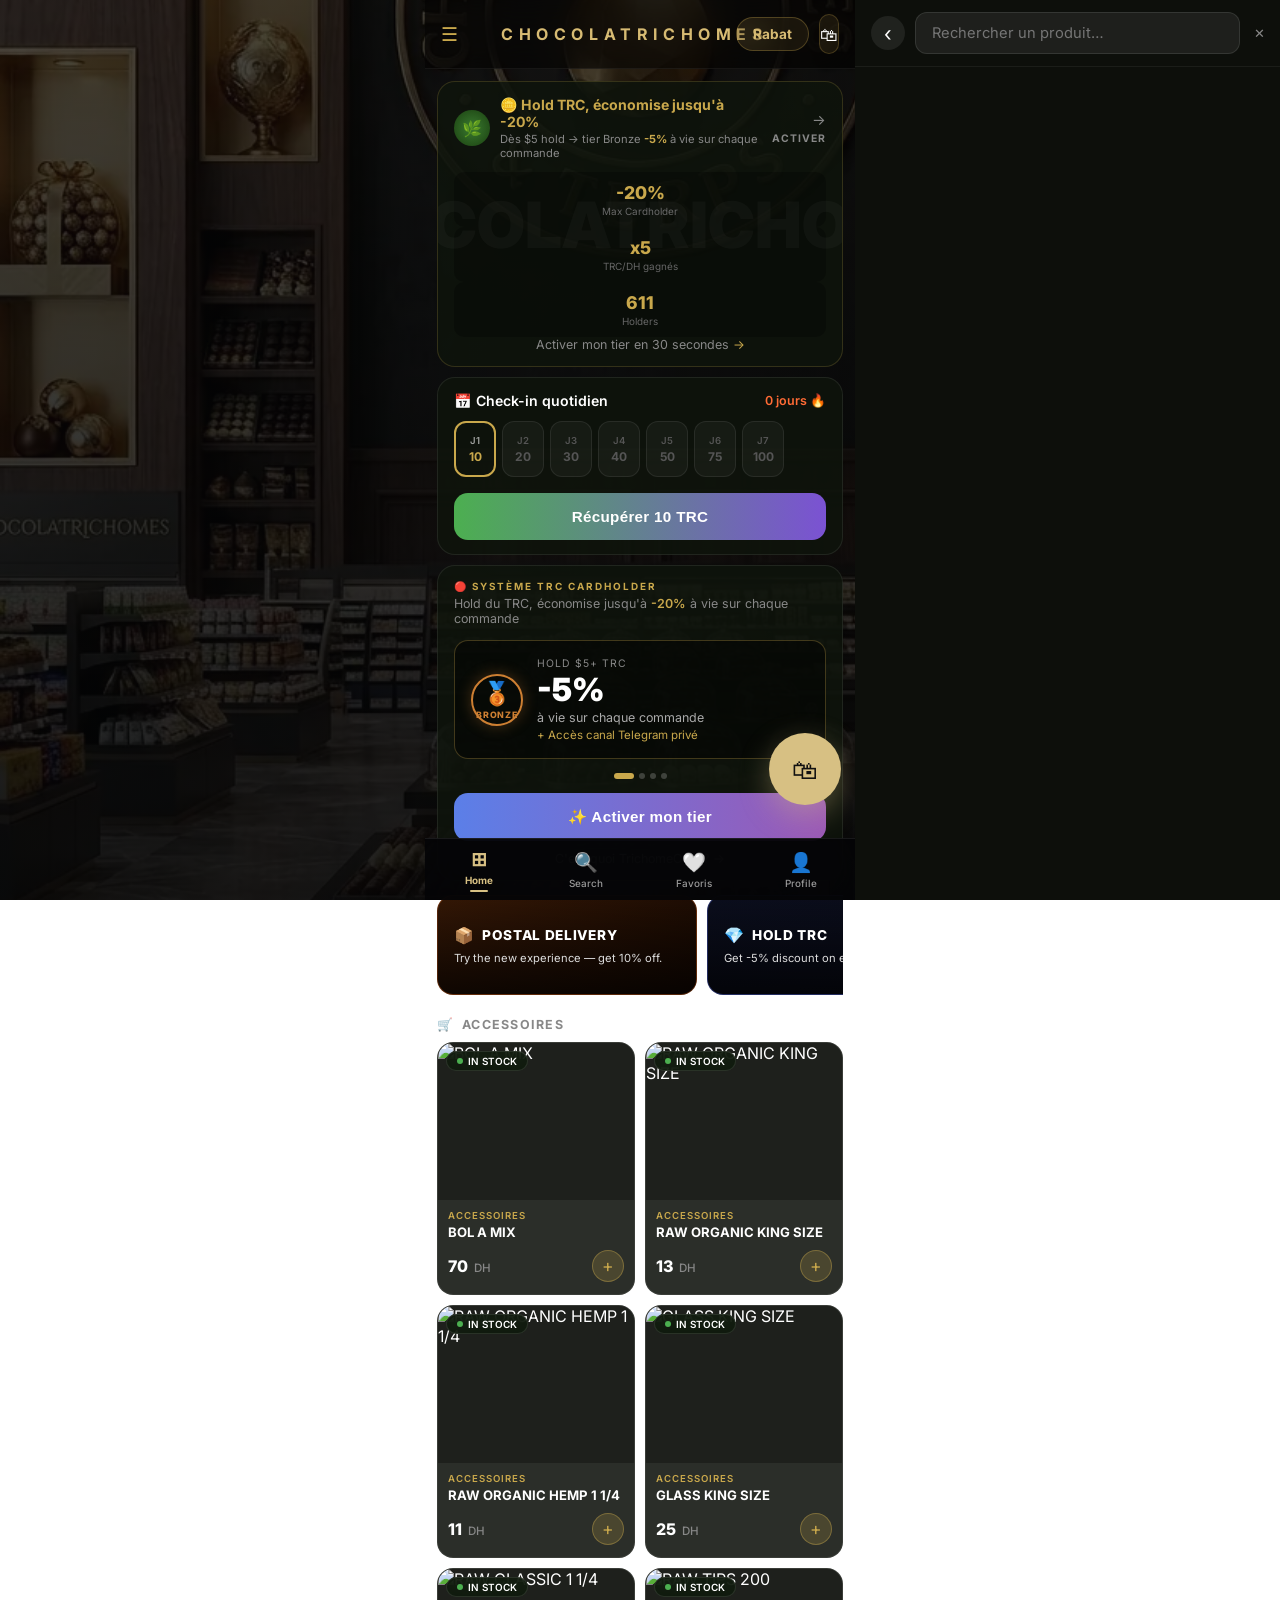
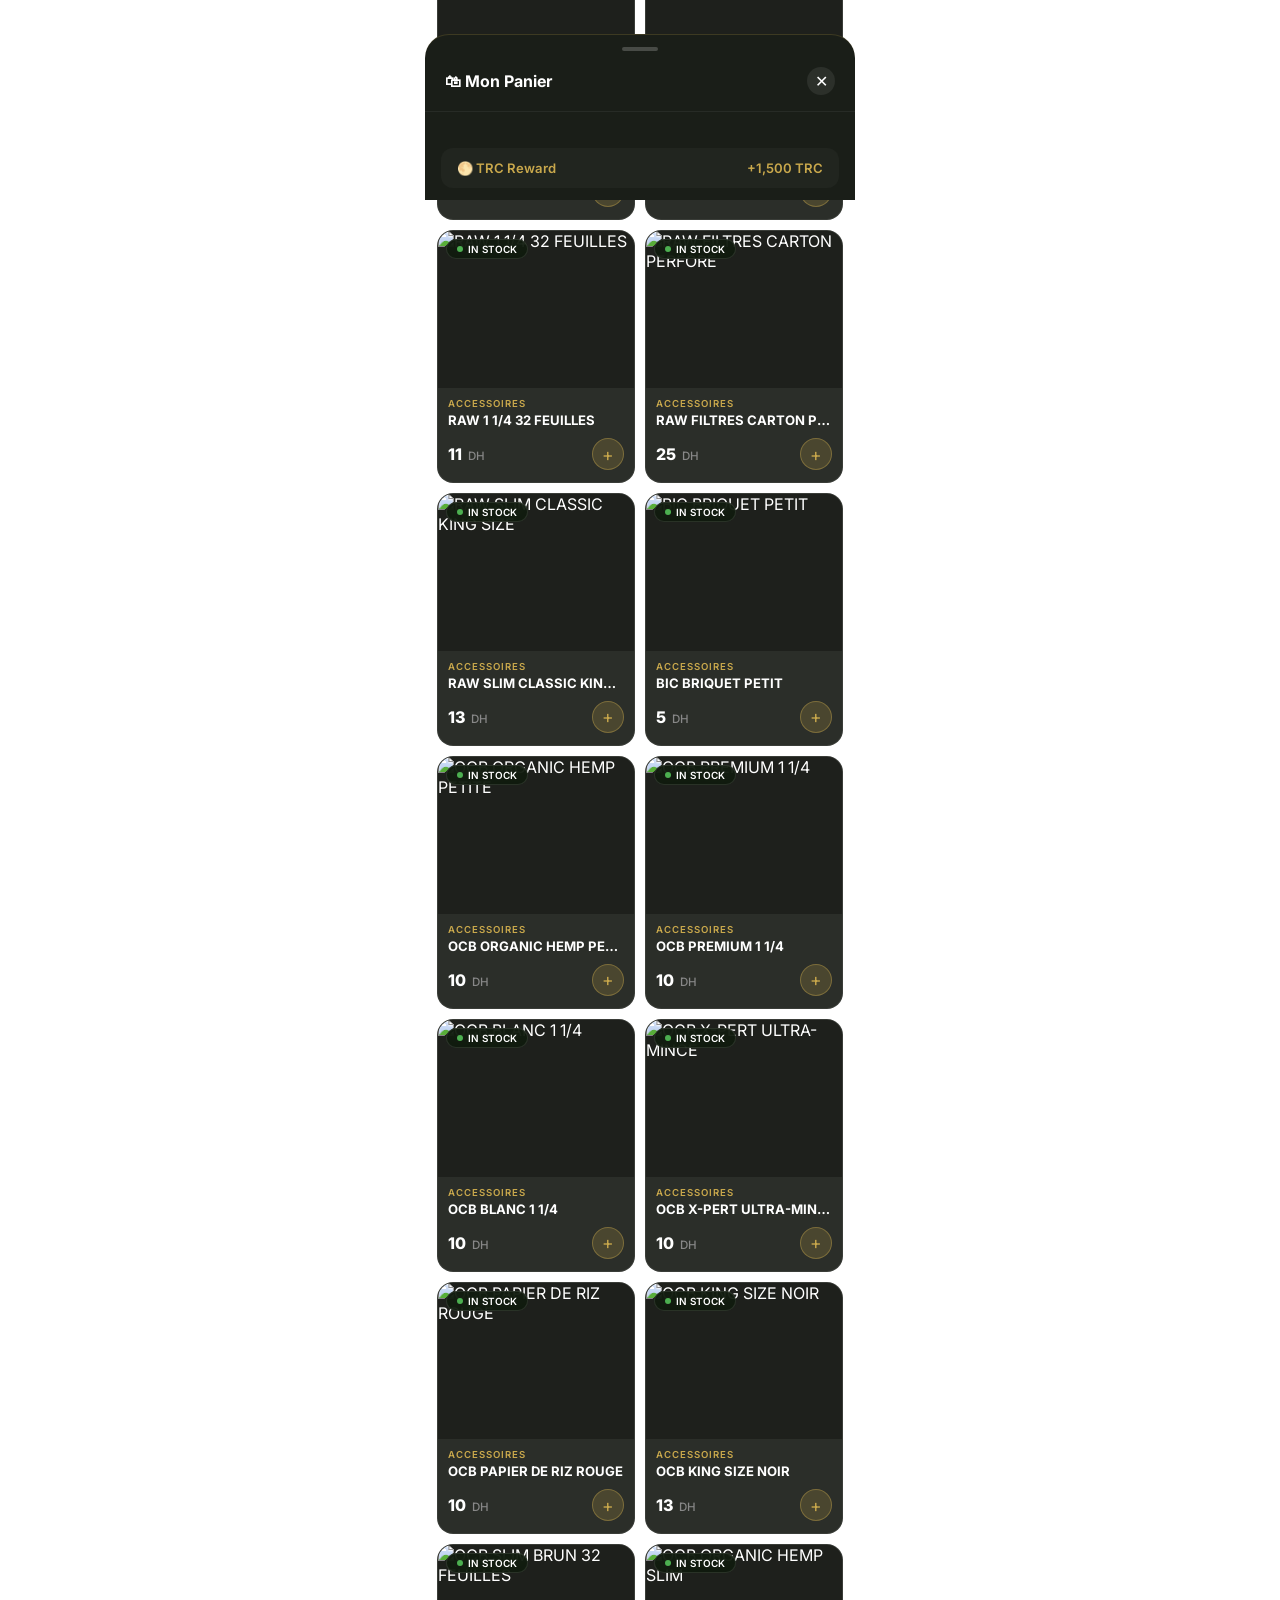
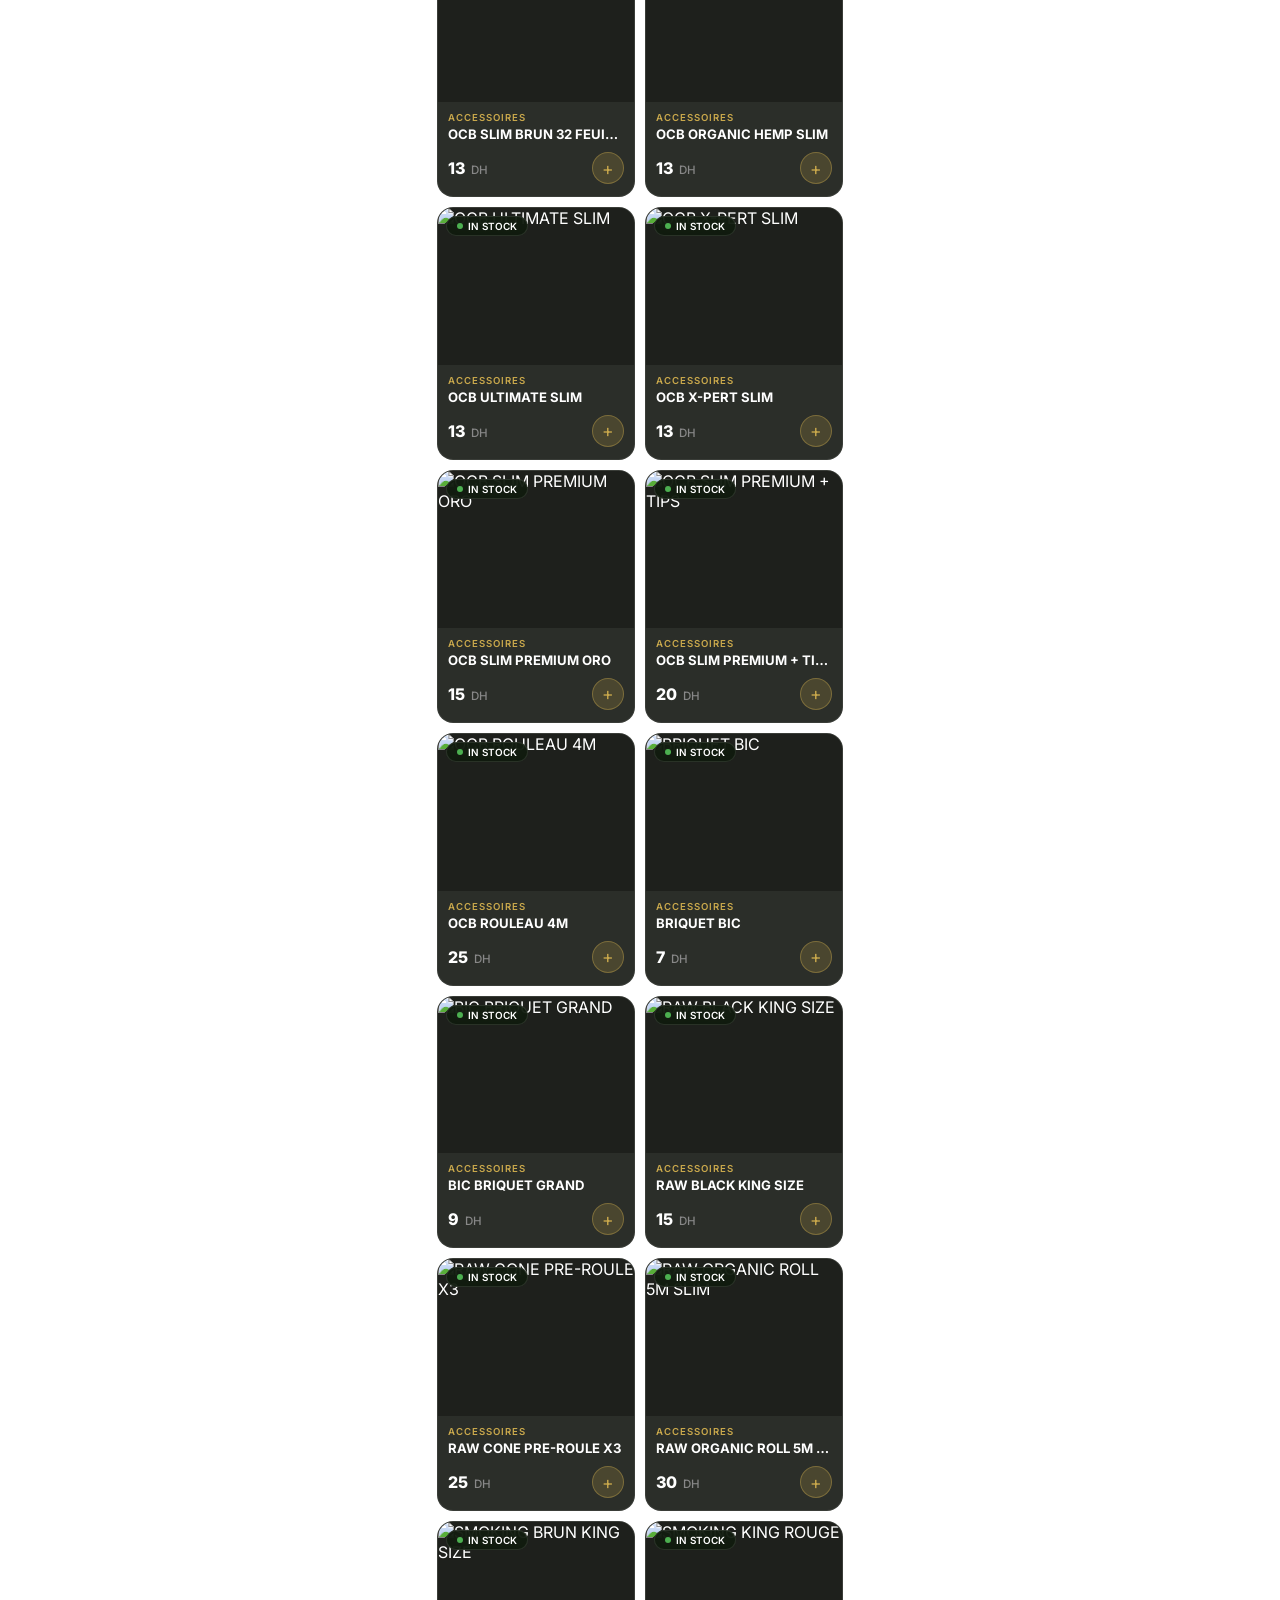
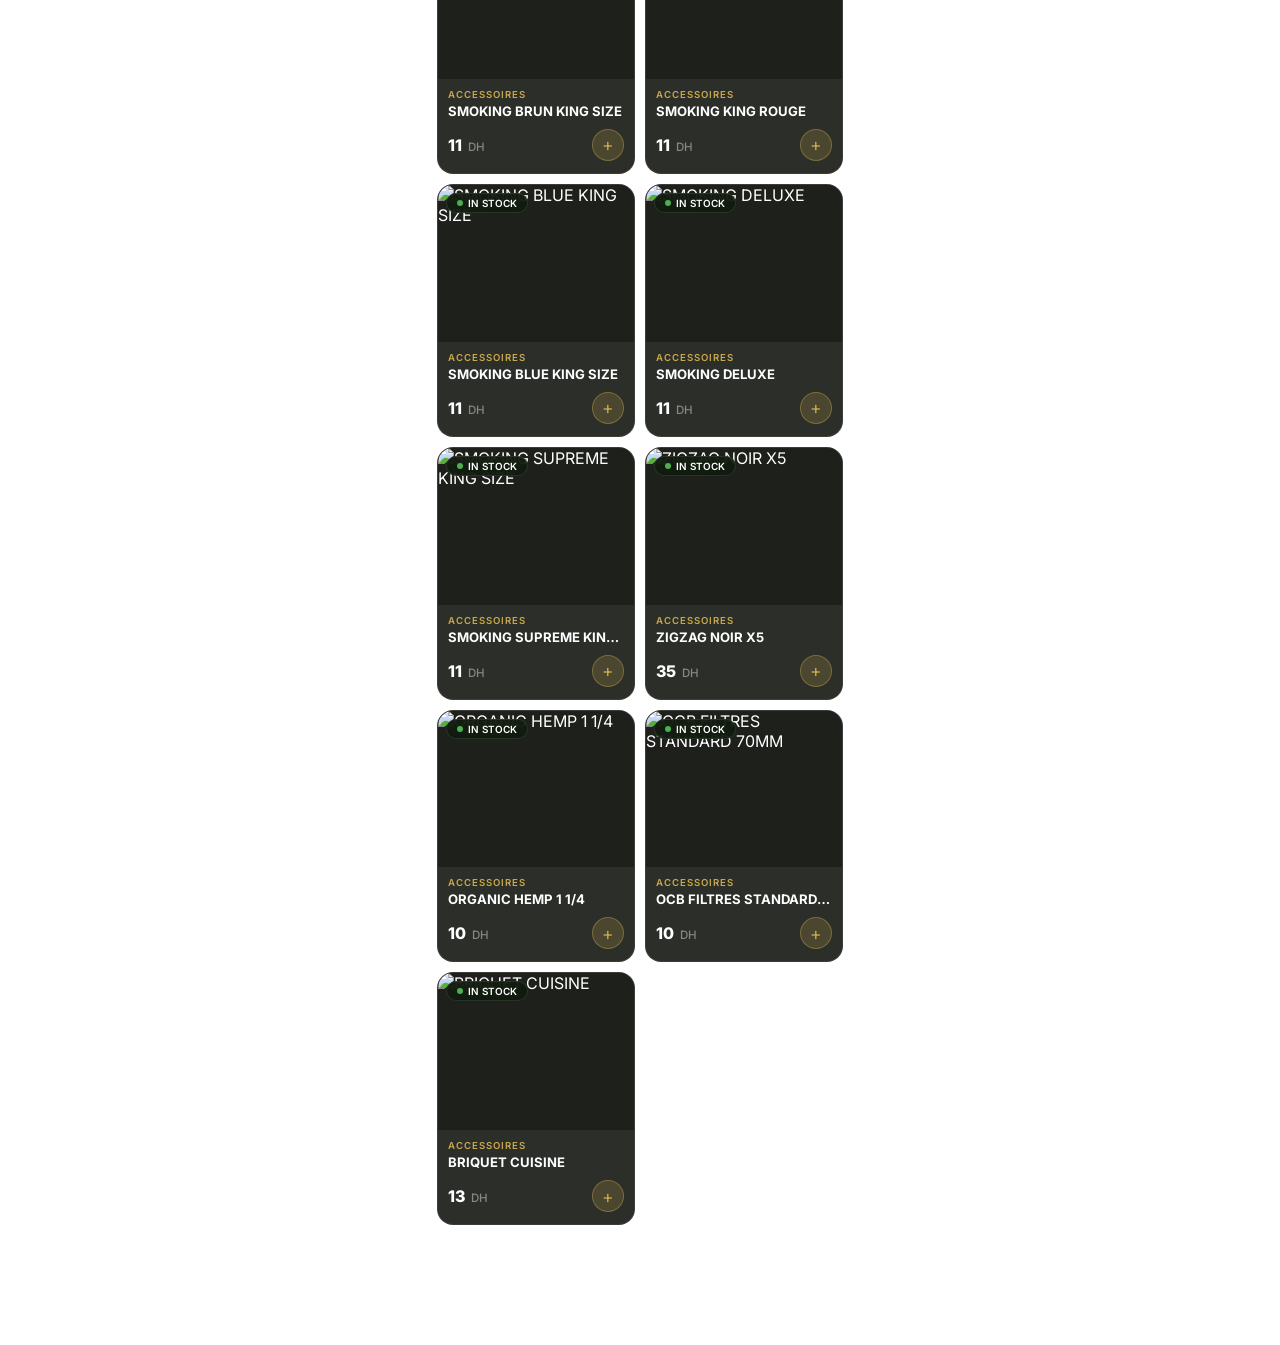
==== index.html @ 90a5ab4e "Update index.html" ====
<!DOCTYPE html>
<html lang="fr">
<head>
  <meta charset="UTF-8"/>
  <meta name="viewport" content="width=device-width,initial-scale=1.0,maximum-scale=1.0"/>
  <title>ChocolaTrichomes&Terps</title>
  <link href="https://fonts.googleapis.com/css2?family=Inter:wght@300;400;500;600;700;800&display=swap" rel="stylesheet"/>
  <style>
    *{margin:0;padding:0;box-sizing:border-box;-webkit-tap-highlight-color:transparent;}
    html,body{background:linear-gradient(rgba(3,4,5,.72),rgba(3,4,5,.88)),url('./ctt-background.webp');background-size:cover;background-position:center;background-attachment:fixed;color:#fff;font-family:'Inter',sans-serif;max-width:430px;margin:0 auto;min-height:100vh;overflow-x:hidden;}
    .header{display:flex;align-items:center;justify-content:space-between;padding:14px 16px;position:sticky;top:0;z-index:200;background:rgba(0,0,0,.55);backdrop-filter:blur(24px);border-bottom:1px solid rgba(255,255,255,.06);}
    .header-logo{font-size:1rem;font-weight:700;letter-spacing:.35em;color:#d7bb73;text-transform:uppercase;flex:1;text-align:center;}
    .header-left,.header-right{display:flex;align-items:center;gap:10px;min-width:60px;}
    .header-right{justify-content:flex-end;}
    .btn-rabat{background:rgba(201,168,76,.1);border:1px solid rgba(201,168,76,.3);color:#d7bb73;font-size:.85rem;font-weight:700;padding:8px 16px;border-radius:20px;backdrop-filter:blur(15px);}
    .btn-cart-h{background:rgba(201,168,76,.1);border:1px solid rgba(201,168,76,.25);width:40px;height:40px;border-radius:12px;display:flex;align-items:center;justify-content:center;font-size:1.1rem;cursor:pointer;position:relative;backdrop-filter:blur(15px);}
    .cart-badge{position:absolute;top:-5px;right:-5px;background:#c9a84c;color:#111;font-size:0.55rem;font-weight:800;width:16px;height:16px;border-radius:50%;display:none;align-items:center;justify-content:center;}
    .hamburger{font-size:1.2rem;cursor:pointer;color:#c9a84c;}
    .overlay{position:fixed;inset:0;background:rgba(0,0,0,.35);backdrop-filter:blur(10px);z-index:300;opacity:0;pointer-events:none;transition:.3s;}
    .overlay.open{opacity:1;pointer-events:all;}
    .side-menu{position:fixed;top:0;left:-100%;width:72%;max-width:320px;height:100%;background:rgba(12,12,16,.85);backdrop-filter:blur(24px);z-index:400;transition:.35s;border-right:1px solid rgba(255,255,255,.08);}
    .side-menu.open{left:0;}
    .side-menu-hdr{padding:20px 20px 16px;border-bottom:1px solid rgba(255,255,255,0.06);}
    .side-menu-logo{font-size:0.78rem;font-weight:700;letter-spacing:0.15em;color:#c9a84c;text-transform:uppercase;}
    .side-menu-sub{font-size:0.7rem;color:#666;margin-top:3px;}
    .menu-item{display:flex;align-items:center;gap:14px;padding:14px 20px;cursor:pointer;transition:background 0.15s;border-bottom:1px solid rgba(255,255,255,0.03);}
    .menu-item:hover,.menu-item.active{background:rgba(201,168,76,0.08);}
    .menu-item.active .menu-lbl{color:#c9a84c;font-weight:600;}
    .menu-icon{width:32px;height:32px;background:rgba(255,255,255,0.06);border-radius:8px;display:flex;align-items:center;justify-content:center;font-size:0.9rem;flex-shrink:0;}
    .menu-item.active .menu-icon{background:rgba(201,168,76,0.15);}
    .menu-lbl{font-size:0.88rem;font-weight:500;color:#ccc;}
    .trc-block{margin:12px 12px 0;background:rgba(15,20,12,0.85);border:1px solid rgba(201,168,76,0.2);border-radius:18px;padding:14px 16px;position:relative;overflow:hidden;}
    .trc-block::before{content:'CHOCOLATRICHOMES';position:absolute;font-size:4rem;font-weight:900;color:rgba(255,255,255,0.03);top:50%;left:50%;transform:translate(-50%,-50%);white-space:nowrap;pointer-events:none;}
    .trc-hdr{display:flex;align-items:center;gap:10px;margin-bottom:12px;}
    .trc-icon{width:36px;height:36px;background:radial-gradient(circle,#3a7a30,#1a4010);border-radius:50%;display:flex;align-items:center;justify-content:center;font-size:1rem;flex-shrink:0;}
    .trc-title{font-size:0.88rem;font-weight:700;color:#fff;}
    .trc-title span{color:#c9a84c;}
    .trc-hdr-arrow{margin-left:auto;font-size:0.9rem;color:#888;}
    .trc-act{font-size:0.65rem;font-weight:700;color:#888;letter-spacing:0.1em;}
    .trc-sub{font-size:0.7rem;color:#888;margin-top:2px;}
    .trc-stat{background:rgba(0,0,0,0.3);border-radius:10px;padding:10px;text-align:center;}
    .trc-stat-val{font-size:1.1rem;font-weight:800;color:#c9a84c;}
    .trc-stat-lbl{font-size:0.62rem;color:#666;margin-top:2px;}
    .trc-link{font-size:0.78rem;color:#888;text-align:center;cursor:pointer;display:block;}
    .trc-link span{color:#c9a84c;}
    .checkin-card{margin:10px 12px 0;background:rgba(15,20,12,0.85);border:1px solid rgba(255,255,255,0.08);border-radius:18px;padding:14px 16px;}
    .checkin-hdr{display:flex;align-items:center;justify-content:space-between;margin-bottom:12px;}
    .checkin-title{font-size:0.88rem;font-weight:600;}
    .checkin-streak{font-size:0.78rem;color:#ff6b35;font-weight:600;}
    .checkin-days{display:flex;gap:6px;margin-bottom:14px;overflow-x:auto;padding-bottom:2px;}
    .checkin-days::-webkit-scrollbar{display:none;}
    .day-box{min-width:42px;height:56px;border-radius:12px;display:flex;flex-direction:column;align-items:center;justify-content:center;font-size:0.75rem;font-weight:700;color:#555;background:rgba(255,255,255,0.04);border:1px solid rgba(255,255,255,0.08);flex-shrink:0;gap:3px;}
    .day-box.done{background:rgba(74,140,63,0.35);color:white;border-color:rgba(74,140,63,0.6);}
    .day-box.active{background:transparent;color:#c9a84c;border:2px solid #c9a84c;}
    .day-lbl{font-size:0.6rem;color:#555;font-weight:600;}
    .day-box.done .day-lbl,.day-box.active .day-lbl{color:rgba(255,255,255,0.6);}
    .btn-claim{width:100%;background:linear-gradient(90deg,#4CAF50,#7B52D3);border:none;border-radius:14px;padding:15px;font-size:0.95rem;font-weight:700;color:white;cursor:pointer;letter-spacing:0.02em;}
    .tier-section{margin:10px 12px 0;background:rgba(15,20,12,0.85);border:1px solid rgba(255,255,255,0.08);border-radius:18px;padding:14px 16px;}
    .tier-lbl{font-size:0.62rem;letter-spacing:0.2em;text-transform:uppercase;color:#c9a84c;font-weight:700;margin-bottom:4px;}
    .tier-desc{font-size:0.78rem;color:#888;margin-bottom:14px;}
    .tier-desc span{color:#c9a84c;font-weight:600;}
    .tier-cards-wrap{overflow:hidden;margin-bottom:14px;}
    .tier-card{background:rgba(0,0,0,0.5);border:1px solid rgba(201,168,76,0.3);border-radius:14px;padding:16px;display:flex;align-items:center;gap:14px;display:none;}
    .tier-card.active{display:flex;}
    .tier-badge{width:52px;height:52px;border-radius:50%;display:flex;flex-direction:column;align-items:center;justify-content:center;flex-shrink:0;font-size:1.4rem;border:2px solid #cd7f32;box-shadow:0 0 15px rgba(205,127,50,0.3);}
    .tier-badge.silver{border-color:#C0C0C0;box-shadow:0 0 15px rgba(192,192,192,0.3);}
    .tier-badge.gold{border-color:#FFD700;box-shadow:0 0 15px rgba(255,215,0,0.3);}
    .tier-badge.platinum{border-color:#8A2BE2;box-shadow:0 0 15px rgba(138,43,226,0.3);}
    .tier-name{font-size:0.55rem;color:#cd7f32;font-weight:800;letter-spacing:0.08em;margin-top:2px;}
    .tier-info .tier-hold{font-size:0.65rem;color:#888;text-transform:uppercase;letter-spacing:0.1em;margin-bottom:4px;}
    .tier-info .tier-disc{font-size:2rem;font-weight:900;color:white;line-height:1;}
    .tier-info .tier-sub{font-size:0.78rem;color:#aaa;margin-top:4px;}
    .tier-info .tier-perk{font-size:0.72rem;color:#c9a84c;margin-top:3px;}
    .dots{display:flex;justify-content:center;gap:5px;margin-bottom:14px;}
    .dot{width:6px;height:6px;border-radius:50%;background:rgba(255,255,255,0.2);cursor:pointer;}
    .dot.active{background:#c9a84c;width:20px;border-radius:3px;}
    .btn-activate{width:100%;background:linear-gradient(90deg,#5B7FE8,#9B59B6);border:none;border-radius:14px;padding:15px;font-size:0.95rem;font-weight:700;color:white;cursor:pointer;margin-bottom:10px;letter-spacing:0.02em;}
    .trc-coin-link{font-size:0.78rem;color:#888;text-align:center;display:block;cursor:pointer;text-decoration:none;}
    .garden-block{margin:10px 12px 0;background:linear-gradient(135deg,#0f1a0d,#1a2e18);border:1px solid rgba(74,140,63,0.3);border-radius:16px;padding:20px 16px;}
    .garden-title{font-size:1.1rem;font-weight:700;margin-bottom:6px;}
    .garden-sub{font-size:0.78rem;color:#888;margin-bottom:16px;}
    .garden-grid{display:grid;grid-template-columns:1fr 1fr;gap:10px;}
    .garden-item{background:rgba(0,0,0,0.3);border:1px solid rgba(255,255,255,0.08);border-radius:12px;padding:20px 10px;text-align:center;cursor:pointer;transition:background 0.2s;}
    .garden-item:hover{background:rgba(74,140,63,0.15);}
    .garden-item-emoji{font-size:2rem;margin-bottom:8px;display:block;}
    .garden-item-name{font-size:0.85rem;font-weight:600;}
    .promo-banners{margin:14px 12px 0;display:flex;gap:10px;overflow-x:auto;padding-bottom:4px;}
    .promo-banners::-webkit-scrollbar{display:none;}
    .promo-banner{min-width:260px;height:100px;border-radius:16px;flex-shrink:0;border:1px solid rgba(255,255,255,0.1);display:flex;align-items:center;padding:16px;gap:12px;position:relative;overflow:hidden;}
    .promo-banner::before{content:'';position:absolute;inset:0;background:linear-gradient(to top,rgba(0,0,0,0.7) 0%,rgba(0,0,0,0.1) 100%);}
    .promo-icon{font-size:1.4rem;flex-shrink:0;position:relative;z-index:1;}
    .promo-title{font-size:0.85rem;font-weight:800;letter-spacing:0.05em;text-transform:uppercase;position:relative;z-index:1;}
    .promo-sub{font-size:0.7rem;color:#ddd;margin-top:2px;position:relative;z-index:1;}
    .section-hdr{display:flex;align-items:center;gap:8px;padding:18px 12px 10px;font-size:0.78rem;font-weight:700;color:#888;letter-spacing:0.1em;text-transform:uppercase;}
    .products-grid{display:grid;grid-template-columns:1fr 1fr;gap:10px;padding:0 12px 120px;}
    .product-card{background:rgba(20,24,18,0.9);border-radius:16px;overflow:hidden;border:1px solid rgba(255,255,255,0.07);cursor:pointer;transition:transform 0.15s;}
    .product-card:active{transform:scale(0.97);}
    .product-card.out-of-stock{opacity:0.6;}
    .product-img-wrap{position:relative;width:100%;padding-top:80%;background:#1e201c;overflow:hidden;}
    .product-img-wrap img{position:absolute;inset:0;width:100%;height:100%;object-fit:cover;}
    .badge-stock{position:absolute;top:8px;left:8px;background:rgba(15,26,13,0.9);border:1px solid rgba(255,255,255,0.1);border-radius:100px;padding:3px 10px;font-size:0.62rem;font-weight:600;display:flex;align-items:center;gap:5px;backdrop-filter:blur(8px);z-index:2;}
    .badge-stock.out{background:rgba(30,0,0,0.9);}
    .dot-green{width:6px;height:6px;border-radius:50%;background:#4CAF50;flex-shrink:0;}
    .dot-red{width:6px;height:6px;border-radius:50%;background:#f44336;flex-shrink:0;}
    .dot-orange{width:6px;height:6px;border-radius:50%;background:#ff9800;flex-shrink:0;}
    .product-info{padding:10px 10px 12px;}
    .product-cat{font-size:0.6rem;color:#c9a84c;font-weight:600;text-transform:uppercase;letter-spacing:0.1em;margin-bottom:3px;}
    .product-name{font-size:0.82rem;font-weight:700;color:#fff;margin-bottom:10px;white-space:nowrap;overflow:hidden;text-overflow:ellipsis;}
    .product-footer{display:flex;align-items:center;justify-content:space-between;}
    .product-price{font-size:1rem;font-weight:800;color:#fff;}
    .product-price .unit{font-size:0.72rem;font-weight:500;color:#888;margin-left:3px;}
    .btn-add{width:32px;height:32px;background:rgba(201,168,76,0.2);border:1px solid rgba(201,168,76,0.4);border-radius:50%;display:flex;align-items:center;justify-content:center;font-size:1.1rem;color:#c9a84c;cursor:pointer;flex-shrink:0;transition:all 0.2s;}
    .btn-add:active{transform:scale(0.85);}
    .btn-add.added{background:#c9a84c;color:#111;border-color:#c9a84c;}
    .btn-add.disabled{opacity:0.3;cursor:not-allowed;}
    .avis-section{padding:0 12px 20px;}
    .avis-hero{background:linear-gradient(135deg,#1a1e18,#111310);border:1px solid rgba(201,168,76,0.2);border-radius:16px;padding:24px 20px;text-align:center;margin-bottom:16px;}
    .avis-hero-title{font-size:1.1rem;font-weight:700;margin-bottom:8px;}
    .avis-stars-big{font-size:1.8rem;color:#c9a84c;letter-spacing:4px;margin-bottom:4px;}
    .avis-score{font-size:0.85rem;color:#888;margin-bottom:16px;}
    .btn-avis{background:rgba(201,168,76,0.15);border:1px solid rgba(201,168,76,0.4);color:#c9a84c;font-size:0.88rem;font-weight:600;padding:12px 28px;border-radius:100px;cursor:pointer;}
    .review-card{background:#1a1e18;border:1px solid rgba(255,255,255,0.06);border-radius:14px;padding:16px;margin-bottom:10px;}
    .review-header{display:flex;justify-content:space-between;align-items:center;margin-bottom:6px;}
    .review-verified{font-size:0.62rem;font-weight:700;color:#c9a84c;letter-spacing:0.1em;}
    .review-date{font-size:0.7rem;color:#666;}
    .review-stars{color:#c9a84c;font-size:0.9rem;letter-spacing:2px;margin-bottom:8px;}
    .review-text{font-size:0.85rem;color:#ccc;line-height:1.5;}
    #detailPage{position:fixed;inset:0;background:#111310;z-index:600;overflow-y:auto;transform:translateX(100%);transition:transform 0.35s cubic-bezier(0.4,0,0.2,1);max-width:430px;margin:0 auto;}
    #detailPage.open{transform:translateX(0);}
    .detail-topbar{display:flex;align-items:center;justify-content:space-between;padding:14px 16px;position:sticky;top:0;background:#111310;z-index:10;border-bottom:1px solid rgba(255,255,255,0.05);}
    .detail-back{width:36px;height:36px;background:rgba(255,255,255,0.08);border-radius:50%;display:flex;align-items:center;justify-content:center;cursor:pointer;font-size:1.2rem;}
    .detail-topbar-title{font-size:0.78rem;font-weight:700;letter-spacing:0.15em;color:#c9a84c;text-transform:uppercase;}
    .detail-fav{width:36px;height:36px;background:rgba(255,255,255,0.08);border-radius:50%;display:flex;align-items:center;justify-content:center;cursor:pointer;font-size:1rem;}
    .detail-img{width:100%;aspect-ratio:4/3;object-fit:cover;background:#1e201c;}
    .detail-body{background:linear-gradient(180deg,#1a1e18,#111310);border-radius:24px 24px 0 0;margin-top:-20px;padding:24px 20px 0;}
    .detail-name-row{display:flex;justify-content:space-between;align-items:flex-start;margin-bottom:4px;}
    .detail-name{font-size:1.5rem;font-weight:800;color:#fff;line-height:1.15;flex:1;}
    .detail-price-top{font-size:1.3rem;font-weight:800;color:#c9a84c;margin-left:10px;white-space:nowrap;}
    .detail-type-label{font-size:0.72rem;font-weight:700;letter-spacing:0.15em;text-transform:uppercase;color:#c9a84c;margin-bottom:16px;}
    .detail-tags{display:flex;gap:10px;margin-bottom:20px;flex-wrap:wrap;}
    .detail-tag{background:rgba(255,255,255,0.06);border:1px solid rgba(255,255,255,0.12);border-radius:100px;padding:6px 14px;font-size:0.75rem;font-weight:600;color:#ccc;display:flex;align-items:center;gap:6px;}
    .tag-meta{font-size:0.62rem;color:#666;font-weight:400;margin-left:2px;}
    .detail-desc{font-size:0.85rem;color:#888;line-height:1.7;margin-bottom:20px;border-bottom:1px solid rgba(255,255,255,0.06);padding-bottom:20px;}
    .detail-type-row{display:flex;align-items:center;gap:12px;padding:16px 0;border-bottom:1px solid rgba(255,255,255,0.06);}
    .detail-type-icon{font-size:1.4rem;}
    .detail-type-meta{font-size:0.62rem;color:#888;text-transform:uppercase;letter-spacing:0.1em;}
    .detail-type-val{font-size:0.9rem;font-weight:600;color:#fff;margin-top:2px;}
    .qty-label{font-size:0.65rem;letter-spacing:0.2em;text-transform:uppercase;color:#888;margin:20px 0 10px;}
    .qty-selector{background:#1e201c;border:1px solid rgba(201,168,76,0.3);border-radius:14px;padding:16px;text-align:center;cursor:pointer;margin-bottom:24px;transition:background 0.2s;}
    .qty-selector:hover{background:rgba(201,168,76,0.08);}
    .qty-x{font-size:1.1rem;font-weight:800;color:#fff;}
    .qty-dh{font-size:0.82rem;color:#888;margin-top:4px;}
    .avis-title-sm{font-size:1rem;font-weight:700;margin-bottom:12px;}
    .avis-empty{background:rgba(255,255,255,0.04);border-radius:12px;padding:20px;text-align:center;font-size:0.82rem;color:#666;margin-bottom:12px;}
    .avis-link{color:#c9a84c;font-size:0.82rem;font-weight:600;cursor:pointer;display:block;text-align:center;padding:14px;border:1px dashed rgba(201,168,76,0.3);border-radius:12px;margin-bottom:100px;}
    .detail-bottom{position:sticky;bottom:0;background:linear-gradient(to top,#111310 80%,transparent);padding:16px 20px 30px;display:flex;align-items:center;gap:12px;}
    .detail-cart-icon{width:48px;height:48px;background:#1e201c;border:1px solid rgba(201,168,76,0.3);border-radius:14px;display:flex;align-items:center;justify-content:center;font-size:1.2rem;cursor:pointer;flex-shrink:0;position:relative;}
    .btn-add-to-cart{flex:1;background:linear-gradient(135deg,#c9a84c,#e8c97a);border:none;border-radius:14px;padding:16px;font-size:0.88rem;font-weight:800;color:#111;cursor:pointer;letter-spacing:0.08em;text-transform:uppercase;transition:all 0.2s;}
    .btn-add-to-cart.added{background:linear-gradient(135deg,#2d5a27,#4a8c3f);color:white;}
    .btn-add-to-cart.out{background:#333;color:#666;cursor:not-allowed;}
    #profilePage{position:fixed;inset:0;background:#111310;z-index:600;overflow-y:auto;transform:translateX(100%);transition:transform 0.35s cubic-bezier(0.4,0,0.2,1);max-width:430px;margin:0 auto;}
    #profilePage.open{transform:translateX(0);}
    .profile-topbar{display:flex;align-items:center;justify-content:space-between;padding:14px 16px;border-bottom:1px solid rgba(255,255,255,0.05);}
    .profile-back{width:36px;height:36px;background:rgba(255,255,255,0.08);border-radius:50%;display:flex;align-items:center;justify-content:center;cursor:pointer;font-size:1.2rem;}
    .profile-topbar-title{font-size:0.78rem;font-weight:700;letter-spacing:0.15em;color:#c9a84c;text-transform:uppercase;}
    .profile-settings{width:36px;height:36px;background:rgba(255,255,255,0.08);border-radius:50%;display:flex;align-items:center;justify-content:center;cursor:pointer;font-size:1rem;}
    .profile-body{padding:24px 16px;}
    .profile-avatar{width:80px;height:80px;background:rgba(255,255,255,0.06);border-radius:50%;display:flex;align-items:center;justify-content:center;font-size:2rem;margin:0 auto 12px;}
    .profile-name{text-align:center;font-size:1.3rem;font-weight:700;margin-bottom:8px;}
    .profile-badge-row{display:flex;justify-content:center;margin-bottom:20px;}
    .profile-badge{background:rgba(255,255,255,0.08);border-radius:100px;padding:5px 16px;font-size:0.72rem;color:#888;}
    .seed-card{background:#1a1e18;border:1px solid rgba(255,255,255,0.08);border-radius:14px;padding:16px;margin-bottom:12px;}
    .seed-label{font-size:0.72rem;font-weight:700;color:#4CAF50;letter-spacing:0.1em;display:flex;align-items:center;gap:6px;margin-bottom:4px;}
    .seed-dh{font-size:0.85rem;color:#888;}
    .seed-next{font-size:0.72rem;color:#888;}
    .seed-rewards{float:right;background:#1a3a1a;color:#4CAF50;font-size:0.65rem;font-weight:700;padding:4px 10px;border-radius:100px;}
    .stats-grid{display:grid;grid-template-columns:1fr 1fr 1fr;gap:10px;margin-bottom:12px;}
    .stat-box{background:#1a1e18;border:1px solid rgba(255,255,255,0.06);border-radius:12px;padding:14px;text-align:center;}
    .stat-val{font-size:1.3rem;font-weight:800;color:#c9a84c;}
    .stat-lbl{font-size:0.62rem;color:#666;margin-top:3px;text-transform:uppercase;letter-spacing:0.1em;}
    .stat-val.streak{color:#ff6b35;}
    .info-row{background:#1a1e18;border:1px solid rgba(255,255,255,0.06);border-radius:12px;padding:14px 16px;display:flex;align-items:center;gap:12px;margin-bottom:10px;}
    .info-row-icon{width:36px;height:36px;background:rgba(201,168,76,0.1);border-radius:10px;display:flex;align-items:center;justify-content:center;font-size:1rem;flex-shrink:0;}
    .info-row-meta{font-size:0.62rem;color:#888;text-transform:uppercase;letter-spacing:0.1em;}
    .info-row-val{font-size:0.9rem;font-weight:600;color:#c9a84c;margin-top:2px;}
    .section-lbl-small{font-size:0.65rem;color:#888;letter-spacing:0.2em;text-transform:uppercase;padding:16px 0 8px;border-top:1px solid rgba(255,255,255,0.05);margin-top:8px;}
    .lang-row{display:flex;gap:10px;margin-bottom:16px;}
    .lang-btn{flex:1;background:rgba(255,255,255,0.06);border:1px solid rgba(255,255,255,0.1);border-radius:10px;padding:10px;text-align:center;font-size:0.82rem;font-weight:600;cursor:pointer;}
    .lang-btn.active{background:rgba(201,168,76,0.15);border-color:rgba(201,168,76,0.4);color:#c9a84c;}
    #avisPage{position:fixed;inset:0;background:#111310;z-index:600;overflow-y:auto;transform:translateX(100%);transition:transform 0.35s cubic-bezier(0.4,0,0.2,1);max-width:430px;margin:0 auto;}
    #avisPage.open{transform:translateX(0);}
    .cart-drawer{position:fixed;bottom:-100%;left:50%;transform:translateX(-50%);width:100%;max-width:430px;background:#1a1e18;border-radius:24px 24px 0 0;z-index:700;transition:bottom 0.35s cubic-bezier(0.4,0,0.2,1);border-top:1px solid rgba(201,168,76,0.2);max-height:80vh;overflow-y:auto;}
    .cart-drawer.open{bottom:0;}
    .cart-handle{width:36px;height:4px;background:rgba(255,255,255,0.2);border-radius:2px;margin:12px auto 0;}
    .cart-hdr{display:flex;align-items:center;justify-content:space-between;padding:16px 20px;border-bottom:1px solid rgba(255,255,255,0.06);}
    .cart-title{font-size:1rem;font-weight:700;}
    .cart-close{width:28px;height:28px;background:rgba(255,255,255,0.08);border-radius:50%;display:flex;align-items:center;justify-content:center;cursor:pointer;}
    .cart-items{padding:12px 16px;}
    .cart-item{display:flex;align-items:center;gap:12px;padding:10px 0;border-bottom:1px solid rgba(255,255,255,0.05);}
    .cart-item img{width:52px;height:52px;border-radius:10px;object-fit:cover;background:#222;flex-shrink:0;}
    .cart-item-info{flex:1;min-width:0;}
    .cart-item-name{font-size:0.82rem;font-weight:600;white-space:nowrap;overflow:hidden;text-overflow:ellipsis;}
    .cart-item-price{font-size:0.78rem;color:#c9a84c;font-weight:700;margin-top:3px;}
    .cart-qty-ctrl{display:flex;align-items:center;gap:8px;}
    .qty-btn{width:26px;height:26px;border-radius:50%;border:1px solid rgba(255,255,255,0.15);background:rgba(255,255,255,0.06);color:#fff;font-size:0.9rem;cursor:pointer;display:flex;align-items:center;justify-content:center;}
    .qty-num{font-size:0.85rem;font-weight:700;min-width:16px;text-align:center;}
    .cart-empty{padding:40px 20px;text-align:center;color:#666;font-size:0.9rem;}
    
    /* NOUVEAU : Styles pour la jauge et le minimum */
    .cart-min-warning{background:rgba(201,168,76,0.1);border:1px solid rgba(201,168,76,0.3);border-radius:12px;padding:12px 16px;margin:12px 16px 0;}
    .cart-min-text{font-size:0.82rem;font-weight:600;color:#c9a84c;margin-bottom:8px;}
    .progress-bar-bg{width:100%;height:6px;background:rgba(255,255,255,0.1);border-radius:3px;overflow:hidden;}
    .progress-bar-fill{height:100%;background:#c9a84c;border-radius:3px;transition:width 0.3s ease;}
    
    .cart-reward{display:flex;align-items:center;gap:8px;padding:12px 16px;background:rgba(255,255,255,0.03);margin:12px 16px;border-radius:12px;}
    .cart-reward span{font-size:0.82rem;color:#c9a84c;font-weight:600;}
    
    .cart-footer{padding:16px 20px 30px;border-top:1px solid rgba(255,255,255,0.06);}
    .cart-total{display:flex;justify-content:space-between;align-items:center;margin-bottom:14px;}
    .cart-total-lbl{font-size:0.88rem;color:#888;}
    .cart-total-val{font-size:1.2rem;font-weight:800;color:#c9a84c;}
    
    /* NOUVEAU : Bouton checkout toujours beau */
    .btn-checkout{width:100%;background:linear-gradient(135deg,#c9a84c,#e8c97a);color:#111;border:none;border-radius:14px;padding:16px;font-size:0.95rem;font-weight:700;cursor:pointer;transition:all 0.2s;}
    .btn-checkout:active{transform:scale(0.98);}

    /* Modales de paiement */
    .modal-overlay{position:fixed;inset:0;background:rgba(0,0,0,0.85);z-index:800;display:none;align-items:center;justify-content:center;padding:16px;}
    .modal-overlay.open{display:flex;}
    .modal-content{background:#1c1c1e;width:100%;max-width:400px;border-radius:20px;padding:24px 20px 28px;max-height:92vh;overflow-y:auto;animation:slideUp 0.3s ease;}
    @keyframes slideUp{from{transform:translateY(40px);opacity:0}to{transform:translateY(0);opacity:1}}
    .modal-topbar{display:flex;align-items:center;justify-content:space-between;margin-bottom:20px;padding-bottom:16px;border-bottom:1px solid rgba(255,255,255,0.08);}
    .modal-topbar-left{display:flex;align-items:center;gap:10px;}
    .modal-topbar-title{font-size:1.2rem;font-weight:700;}
    .modal-topbar-sub{font-size:0.75rem;color:#888;margin-left:6px;}
    .modal-close-btn{width:32px;height:32px;background:rgba(255,255,255,0.1);border-radius:10px;display:flex;align-items:center;justify-content:center;cursor:pointer;font-size:0.9rem;color:#aaa;}
    .confirm-total-row{display:flex;justify-content:space-between;align-items:center;margin-bottom:16px;}
    .confirm-total-lbl{font-size:1rem;font-weight:700;color:#c9a84c;}
    .confirm-total-val{font-size:1.1rem;font-weight:800;color:#c9a84c;}
    .confirm-trc-tip{background:rgba(255,255,255,0.06);border-radius:12px;padding:11px 14px;font-size:0.78rem;color:#ccc;margin-bottom:10px;display:flex;align-items:center;gap:8px;}
    .confirm-trc-earn{background:rgba(255,255,255,0.06);border-radius:12px;padding:11px 14px;font-size:0.78rem;color:#ccc;margin-bottom:6px;display:flex;align-items:center;gap:8px;}
    .confirm-trc-earn span{color:#c9a84c;font-weight:700;}
    .confirm-spin-note{font-size:0.7rem;color:#888;margin-bottom:16px;padding-left:4px;}
    .promo-row{display:flex;gap:10px;margin-bottom:20px;}
    .promo-input{flex:1;background:rgba(255,255,255,0.06);border:1px solid rgba(255,255,255,0.1);border-radius:12px;padding:12px 14px;color:#fff;font-size:0.88rem;font-family:inherit;outline:none;}
    .promo-input::placeholder{color:#555;}
    .promo-apply{background:rgba(201,168,76,0.15);border:1px solid rgba(201,168,76,0.35);color:#c9a84c;font-size:0.88rem;font-weight:700;padding:12px 18px;border-radius:12px;cursor:pointer;white-space:nowrap;}
    .form-input{background:rgba(255,255,255,0.06);border:1px solid rgba(255,255,255,0.1);border-radius:12px;padding:14px;color:#fff;font-size:0.9rem;font-family:inherit;outline:none;width:100%;}
    .form-input:focus{border-color:#c9a84c;}
    .form-input::placeholder{color:#444;}
    .form-textarea{background:rgba(255,255,255,0.06);border:1px solid rgba(255,255,255,0.1);border-radius:12px;padding:14px;color:#fff;font-size:0.88rem;font-family:inherit;outline:none;width:100%;resize:none;min-height:72px;}
    .form-textarea::placeholder{color:#444;}
    .form-label{font-size:0.7rem;color:#888;text-transform:uppercase;letter-spacing:0.08em;margin-bottom:6px;display:block;}
    .form-group{margin-bottom:14px;}
    .form-select{background:rgba(255,255,255,0.06);border:1px solid rgba(255,255,255,0.1);border-radius:12px;padding:14px;color:#fff;font-size:0.9rem;font-family:inherit;outline:none;width:100%;}
    .form-select:focus{border-color:#c9a84c;}
    .btn-confirm-main{width:100%;background:linear-gradient(135deg,#c9a84c,#e8c97a);color:#111;border:none;border-radius:14px;padding:16px;font-size:1rem;font-weight:800;cursor:pointer;margin-top:8px;}
    /* Mise à Disposition modal */
    .mad-total{text-align:center;font-size:1.3rem;font-weight:800;margin-bottom:16px;}
    .crypto-upsell{background:linear-gradient(135deg,#2a1a00,#1a1200);border:1px solid rgba(201,140,20,0.4);border-radius:14px;padding:16px;margin-bottom:18px;text-align:center;}
    .crypto-upsell-text{font-size:0.82rem;color:#e8a020;margin-bottom:10px;line-height:1.5;}
    .crypto-upsell-text strong{color:#f0b030;}
    .btn-crypto{background:linear-gradient(135deg,#e8a020,#f0b030);color:#111;border:none;border-radius:10px;padding:12px 20px;font-size:0.88rem;font-weight:700;cursor:pointer;width:100%;}
    .mad-subtitle{font-size:0.78rem;color:#888;margin-bottom:16px;}
    .codes-row{display:grid;grid-template-columns:1fr 1fr 1fr;gap:8px;margin-bottom:16px;}
    .btn-mad-confirm{flex:1;background:linear-gradient(135deg,#d4b87a,#e8d090);color:#111;border:none;border-radius:12px;padding:15px;font-size:0.95rem;font-weight:800;cursor:pointer;}
    .btn-mad-cancel{background:rgba(180,30,30,0.15);border:1px solid rgba(200,50,50,0.4);color:#e05050;border:none;border-radius:12px;padding:15px 20px;font-size:0.95rem;font-weight:700;cursor:pointer;}
    .mad-action-row{display:flex;gap:10px;margin-top:4px;}
    .availability-text{font-size:0.75rem;color:#4CAF50;font-weight:600;display:none;margin-top:4px;}
    .availability-text.show{display:block;}

    .float-cart{position:fixed;bottom:95px;right:calc(50% - 215px + 14px);width:72px;height:72px;background:#d7c083;border-radius:50%;display:flex;align-items:center;justify-content:center;color:#111;font-size:1.6rem;box-shadow:0 10px 30px rgba(215,192,131,.35);z-index:150;cursor:pointer;transition:.25s;}
    .float-cart:active{transform:scale(.96);}
    .float-badge{position:absolute;top:-4px;right:-4px;background:#ff4444;color:#fff;font-size:0.55rem;font-weight:800;width:18px;height:18px;border-radius:50%;display:none;align-items:center;justify-content:center;}
    @media(max-width:430px){.float-cart{right:16px;bottom:92px;}}
    .toast{position:fixed;bottom:90px;left:50%;transform:translateX(-50%) translateY(20px);background:#2d5a27;color:#fff;padding:10px 20px;border-radius:100px;font-size:0.82rem;font-weight:600;opacity:0;transition:all 0.3s;pointer-events:none;white-space:nowrap;z-index:800;border:1px solid rgba(74,140,63,0.5);}
    .toast.show{opacity:1;transform:translateX(-50%) translateY(0);}
    .bottom-nav{
position:fixed;
bottom:0;
left:50%;
transform:translateX(-50%);
width:100%;
max-width:430px;
height:62px;
background:rgba(5,5,7,.92);
backdrop-filter:blur(30px);
border-top:1px solid rgba(255,255,255,.08);
display:flex;
align-items:center;
justify-content:space-around;
z-index:200;
}

.nav-item{
flex:1;
display:flex;
flex-direction:column;
align-items:center;
justify-content:center;
gap:3px;
cursor:pointer;
position:relative;
}

.nav-icon{
font-size:1.2rem;
color:#cfcfcf;
transition:.25s;
}

.nav-lbl{
font-size:.62rem;
color:#999;
font-weight:500;
}

.nav-item.active .nav-icon,
.nav-item.active .nav-lbl{
color:#d7c083;
font-weight:700;
}

.nav-active-dot{
width:18px;
height:2px;
background:#d7c083;
border-radius:20px;
margin-top:1px;
}
  </style>
</head>
<body>

<div class="overlay" id="overlay" onclick="closeAll()"></div>

<div class="side-menu" id="sideMenu">
  <div class="side-menu-hdr">
    <div class="side-menu-logo">CHOCOLATRICHOMES</div>
    <div class="side-menu-sub">ChocolaTrichoms&Terps</div>
  </div>
  <div class="menu-item active" onclick="filterCat('Accessoires');closeAll()"><div class="menu-icon">💧</div><div class="menu-lbl">Accessoires</div></div>
  <div class="menu-item" onclick="filterCat('HerbVape');closeAll()"><div class="menu-icon">⚡</div><div class="menu-lbl">HerbVape</div></div>
  <div class="menu-item" onclick="filterCat('Most Wanted');closeAll()"><div class="menu-icon">⭐</div><div class="menu-lbl">Most Wanted</div></div>
  <div class="menu-item" onclick="openAvis();closeAll()"><div class="menu-icon">💬</div><div class="menu-lbl">Avis</div></div>
  <div class="menu-item" onclick="filterCat('TRC-Garden');closeAll()"><div class="menu-icon">🌱</div><div class="menu-lbl">TRC-Garden</div></div>
  <div class="menu-item" onclick="filterCat('All');closeAll()"><div class="menu-icon">⊞</div><div class="menu-lbl">All</div></div>
  <div class="menu-item" onclick="filterCat('Drysift');closeAll()"><div class="menu-icon">🕐</div><div class="menu-lbl">Drysift</div></div>
  <div class="menu-item" onclick="filterCat('Frozen');closeAll()"><div class="menu-icon">❄️</div><div class="menu-lbl">Frozen</div></div>
  <div class="menu-item" onclick="filterCat('Static');closeAll()"><div class="menu-icon">⚡</div><div class="menu-lbl">Static</div></div>
  <div class="menu-item" onclick="filterCat('Ice O\'Lator');closeAll()"><div class="menu-icon">⭐</div><div class="menu-lbl">Ice O'Lator</div></div>
  <div class="menu-item" onclick="filterCat('Beldia');closeAll()"><div class="menu-icon">🏠</div><div class="menu-lbl">Beldia</div></div>
  <div class="menu-item" onclick="filterCat('Weed');closeAll()"><div class="menu-icon">🌿</div><div class="menu-lbl">Weed</div></div>
  <div class="menu-item" onclick="filterCat('Meet Up Rabat');closeAll()"><div class="menu-icon">👥</div><div class="menu-lbl">Meet Up Rabat</div></div>
</div>

<div class="header">
  <div class="header-left"><span class="hamburger" onclick="openMenu()">☰</span></div>
  <div class="header-logo">CHOCOLATRICHOMES</div>
  <div class="header-right">
    <div class="btn-rabat">Rabat</div>
    <div class="btn-cart-h" onclick="toggleCart()">🛍<div class="cart-badge" id="headerBadge"></div></div>
  </div>
</div>

<div class="trc-block">
  <div class="trc-hdr">
    <div class="trc-icon">🌿</div>
    <div style="flex:1"><div class="trc-title">🪙 <span>Hold TRC, économise jusqu'à -20%</span></div><div class="trc-sub">Dès $5 hold → tier Bronze <span style="color:#c9a84c;font-weight:700">-5%</span> à vie sur chaque commande</div></div>
    <div style="display:flex;flex-direction:column;align-items:flex-end;gap:4px"><div class="trc-hdr-arrow">→</div><div class="trc-act">ACTIVER</div></div>
  </div>
  <div class="trc-stats">
    <div class="trc-stat"><div class="trc-stat-val">-20%</div><div class="trc-stat-lbl">Max Cardholder</div></div>
    <div class="trc-stat"><div class="trc-stat-val">x5</div><div class="trc-stat-lbl">TRC/DH gagnés</div></div>
    <div class="trc-stat"><div class="trc-stat-val" id="holdersCount">611</div><div class="trc-stat-lbl">Holders</div></div>
  </div>
  <div class="trc-link">Activer mon tier en 30 secondes <span>→</span></div>
</div>

<div class="checkin-card">
  <div class="checkin-hdr"><div class="checkin-title">📅 Check-in quotidien</div><div class="checkin-streak" id="streakDisplay">0 jours 🔥</div></div>
  <div class="checkin-days">
    <div class="day-box active"><span class="day-lbl">J1</span><span>10</span></div>
    <div class="day-box"><span class="day-lbl">J2</span><span>20</span></div>
    <div class="day-box"><span class="day-lbl">J3</span><span>30</span></div>
    <div class="day-box"><span class="day-lbl">J4</span><span>40</span></div>
    <div class="day-box"><span class="day-lbl">J5</span><span>50</span></div>
    <div class="day-box"><span class="day-lbl">J6</span><span>75</span></div>
    <div class="day-box"><span class="day-lbl">J7</span><span>100</span></div>
  </div>
  <button class="btn-claim" onclick="claimTRC()">Récupérer 10 TRC</button>
</div>

<div class="tier-section">
  <div class="tier-lbl">🔴 SYSTÈME TRC CARDHOLDER</div>
  <div class="tier-desc">Hold du TRC, économise jusqu'à <span>-20%</span> à vie sur chaque commande</div>
  <div class="tier-cards-wrap">
    <div class="tier-card active" id="tier-0">
      <div class="tier-badge">🥉<div class="tier-name">BRONZE</div></div>
      <div class="tier-info"><div class="tier-hold">HOLD $5+ TRC</div><div class="tier-disc">-5%</div><div class="tier-sub">à vie sur chaque commande</div><div class="tier-perk">+ Accès canal Telegram privé</div></div>
    </div>
    <div class="tier-card" id="tier-1">
      <div class="tier-badge silver">🥈<div class="tier-name" style="color:#C0C0C0">SILVER</div></div>
      <div class="tier-info"><div class="tier-hold">HOLD $25+ TRC</div><div class="tier-disc">-10%</div><div class="tier-sub">à vie sur chaque commande</div><div class="tier-perk">+ Early access aux drops (24h avant)</div></div>
    </div>
    <div class="tier-card" id="tier-2">
      <div class="tier-badge gold">🥇<div class="tier-name" style="color:#FFD700">GOLD</div></div>
      <div class="tier-info"><div class="tier-hold">HOLD $100+ TRC</div><div class="tier-disc">-15%</div><div class="tier-sub">à vie sur chaque commande</div><div class="tier-perk">+ Échantillon gratuit/cmd</div></div>
    </div>
    <div class="tier-card" id="tier-3">
      <div class="tier-badge platinum">💎<div class="tier-name" style="color:#8A2BE2">PLATINUM</div></div>
      <div class="tier-info"><div class="tier-hold">HOLD $300+ TRC</div><div class="tier-disc">-20%</div><div class="tier-sub">à vie sur chaque commande</div><div class="tier-perk">+ Cadeau anniversaire + produits VIP exclusifs</div></div>
    </div>
  </div>
  <div class="dots" id="tierDots">
    <div class="dot active" onclick="showTier(0)"></div>
    <div class="dot" onclick="showTier(1)"></div>
    <div class="dot" onclick="showTier(2)"></div>
    <div class="dot" onclick="showTier(3)"></div>
  </div>
  <button class="btn-activate">✨ Activer mon tier</button>
  <a href="https://t.me/chocolatrichome_bot" target="_blank" class="trc-coin-link">C'est quoi TrichomeCoin ? →</a>
</div>



<div class="promo-banners">
  <div class="promo-banner" style="background:linear-gradient(135deg,#3a1a06,#1a0a02);border:1px solid rgba(180,80,20,0.35)">
    <div style="position:relative;z-index:1;display:flex;flex-direction:column;gap:4px;">
      <div style="display:flex;align-items:center;gap:8px;"><span style="font-size:1rem">📦</span><div class="promo-title">POSTAL DELIVERY</div></div>
      <div class="promo-sub">Try the new experience — get 10% off.</div>
    </div>
  </div>
  <div class="promo-banner" style="background:linear-gradient(135deg,#0c0f20,#0a0d1a);border:1px solid rgba(80,100,220,0.35)">
    <div style="position:relative;z-index:1;display:flex;flex-direction:column;gap:4px;">
      <div style="display:flex;align-items:center;gap:8px;"><span style="font-size:1rem">💎</span><div class="promo-title">HOLD TRC</div></div>
      <div class="promo-sub">Get -5% discount on every order.</div>
    </div>
  </div>
</div>

<div class="section-hdr" id="sectionTitle"><span>🛒</span> ACCESSOIRES</div>
<div class="products-grid" id="productsGrid"></div>

<div class="float-cart" onclick="toggleCart()">🛍<div class="float-badge" id="floatBadge"></div></div>
<div class="toast" id="toast"></div>

<div id="detailPage">
  <div class="detail-topbar">
    <div class="detail-back" onclick="closeDetail()">‹</div>
    <div class="detail-topbar-title">DETAILS</div>
    <div class="detail-fav">🤍</div>
  </div>
  <div id="detailMediaWrap" style="width:100%;aspect-ratio:4/3;background:#1e201c;overflow:hidden;"></div>
  <div class="detail-body">
    <div class="detail-name-row">
      <div class="detail-name" id="detailName"></div>
      <div class="detail-price-top" id="detailPriceTop"></div>
    </div>
    <div class="detail-type-label" id="detailTypeLabel"></div>
    <div class="detail-tags" id="detailTags"></div>
    <div class="detail-desc" id="detailDesc">Essential smoking accessories — lighters, rolling papers, grinders, and more. Quality gear for the everyday smoker.</div>
    <div class="detail-type-row"><div class="detail-type-icon">📦</div><div><div class="detail-type-meta">TYPE</div><div class="detail-type-val" id="detailTypeName">Accessoire</div></div></div>
    <div class="qty-label">SELECTIONNER LA QUANTITE</div>
    <div class="qty-selector" id="qtySelector" onclick="changeDetailQty()">
      <div class="qty-x" id="detailQtyX">×1</div>
      <div class="qty-dh" id="detailQtyDh"></div>
    </div>
    <div class="avis-title-sm">Avis clients</div>
    <div class="avis-empty">Aucun avis pour ce produit</div>
    <div class="avis-link">Laisser un commentaire</div>
  </div>
  <div class="detail-bottom">
    <div class="detail-cart-icon" onclick="toggleCart()">🛍<div class="cart-badge" id="detailBadge" style="position:absolute;top:-5px;right:-5px;background:#c9a84c;color:#111;font-size:0.55rem;font-weight:800;width:16px;height:16px;border-radius:50%;display:none;align-items:center;justify-content:center;"></div></div>
    <button class="btn-add-to-cart" id="btnAddToCart" onclick="addFromDetail()">ADD TO CART</button>
  </div>
</div>

<div id="profilePage">
  <div class="profile-topbar" style="position:sticky;top:0;z-index:10;background:#111310;">
    <div class="profile-back" onclick="closeProfile()">‹</div>
    <div class="profile-topbar-title">PROFILE</div>
    <div class="profile-settings">⚙️</div>
  </div>
  <div class="profile-body">

    <!-- Avatar + Nom Telegram -->
    <div style="text-align:center;padding:10px 0 20px;">
      <div style="width:90px;height:90px;background:rgba(255,255,255,0.08);border:2px solid rgba(201,168,76,0.3);border-radius:50%;display:flex;align-items:center;justify-content:center;font-size:2.2rem;margin:0 auto 10px;position:relative;">
        👤
        <div style="position:absolute;bottom:-8px;left:50%;transform:translateX(-50%);background:rgba(30,30,30,0.95);border:1px solid rgba(255,255,255,0.15);border-radius:20px;padding:3px 10px;font-size:0.6rem;font-weight:700;color:#aaa;white-space:nowrap;">AUCUN TIER</div>
      </div>
      <div style="margin-top:16px;font-size:1.4rem;font-weight:700;color:#fff;" id="profileName">ChocolaUser</div>
      <div style="display:inline-block;margin-top:6px;background:rgba(201,168,76,0.12);border:1px solid rgba(201,168,76,0.3);border-radius:20px;padding:5px 16px;font-size:0.72rem;color:#c9a84c;font-weight:600;" id="profileBadge">SEED · 10 XP · 10 TRC</div>
    </div>

    <!-- Réduction à vie -->
    <div style="text-align:center;margin-bottom:20px;">
      <div style="font-size:2.8rem;font-weight:900;color:#fff;line-height:1;">0%</div>
      <div style="font-size:0.65rem;color:#888;letter-spacing:0.2em;text-transform:uppercase;margin-top:4px;">RÉDUCTION À VIE</div>
    </div>

    <!-- Stats grid -->
    <div class="stats-grid">
      <div class="stat-box"><div class="stat-val streak" id="profileStreak">0 🔥</div><div class="stat-lbl">Streak</div></div>
      <div class="stat-box"><div class="stat-val" id="profileXP">10</div><div class="stat-lbl">XP Points</div></div>
      <div class="stat-box"><div class="stat-val" id="profileTRC">10</div><div class="stat-lbl">TRC Jeu</div></div>
    </div>

    <!-- Progress tier -->
    <div style="background:#1a1e18;border:1px solid rgba(255,255,255,0.06);border-radius:12px;padding:14px 16px;margin-bottom:12px;">
      <div style="display:flex;justify-content:space-between;align-items:center;margin-bottom:8px;">
        <div style="font-size:0.78rem;color:#aaa;">Plus que <strong style="color:#c9a84c;">$5 hold</strong> pour passer <strong style="color:#fff;">Bronze -5%</strong></div>
        <div style="font-size:0.72rem;color:#888;">0%</div>
      </div>
      <div style="height:4px;background:rgba(255,255,255,0.08);border-radius:2px;">
        <div style="height:100%;width:0%;background:#c9a84c;border-radius:2px;"></div>
      </div>
    </div>

    <!-- Seed card -->
    <div class="seed-card">
      <div class="seed-label">🌱 SEED <span class="seed-rewards">1x rewards</span></div>
      <div class="seed-dh">0 DH</div>
      <div class="seed-next">2000 DH → Sprout</div>
    </div>

    <!-- Telegram ID -->
    <div class="info-row">
      <div class="info-row-icon" style="background:rgba(100,150,255,0.1);">✈️</div>
      <div style="flex:1;">
        <div class="info-row-meta">TELEGRAM ID</div>
        <div class="info-row-val" id="profileTelegramId">—</div>
      </div>
      <div style="color:#4CAF50;font-size:1rem;">✓</div>
    </div>

    <!-- Ville -->
    <div class="info-row">
      <div class="info-row-icon">📍</div>
      <div style="flex:1;">
        <div class="info-row-meta">VILLE</div>
        <div class="info-row-val">Rabat</div>
      </div>
      <div style="color:#888;font-size:0.9rem;">∨</div>
    </div>

    <!-- Langue -->
    <div class="section-lbl-small">| LANGUE</div>
    <div style="background:#1a1e18;border:1px solid rgba(255,255,255,0.06);border-radius:12px;padding:14px 16px;margin-bottom:12px;display:flex;align-items:center;justify-content:space-between;">
      <div style="font-size:0.82rem;color:#888;">Choisis ta langue</div>
      <div class="lang-row" style="margin:0;gap:8px;">
        <div class="lang-btn active" style="padding:7px 14px;">🇫🇷 FR</div>
        <div class="lang-btn" style="padding:7px 14px;">🇬🇧 EN</div>
        <div class="lang-btn" style="padding:7px 14px;">🇪🇸 ES</div>
      </div>
    </div>

    <!-- Wallet Solana -->
    <div class="section-lbl-small">| WALLET SOLANA</div>
    <div style="background:#1a1e18;border:1px solid rgba(255,255,255,0.06);border-radius:12px;padding:16px;margin-bottom:12px;">
      <div style="font-size:0.78rem;color:#888;margin-bottom:12px;">🔴 Ton wallet sert à <strong style="color:#fff;">détenir</strong> du TRC pour débloquer ton tier de réduction à vie.</div>
      <div style="text-align:center;margin-bottom:14px;">
        <div style="font-size:2rem;font-weight:800;color:#c9a84c;">20.00 TRC</div>
        <div style="font-size:0.72rem;color:#888;margin-top:4px;">Connecte un wallet pour claim tes TRC</div>
      </div>
      <button style="width:100%;background:rgba(201,168,76,0.1);border:1px solid rgba(201,168,76,0.3);color:#c9a84c;font-size:0.88rem;font-weight:700;padding:14px;border-radius:12px;cursor:pointer;">Connecter un wallet Solana</button>
    </div>

    <!-- TRC Cardholder -->
    <div class="section-lbl-small">| TRC CARDHOLDER</div>
    <div style="background:#1a1a10;border:1px solid rgba(201,168,76,0.3);border-radius:14px;padding:18px;margin-bottom:12px;">
      <div style="display:flex;justify-content:space-between;align-items:center;margin-bottom:8px;">
        <div style="font-size:0.6rem;color:#888;letter-spacing:0.15em;">STATUS</div>
        <div style="font-size:0.6rem;color:#888;">CTT · TRC</div>
      </div>
      <div style="font-size:1.3rem;font-weight:900;color:#c9a84c;letter-spacing:0.1em;">AUCUN TIER</div>
      <div style="display:flex;justify-content:space-between;align-items:center;margin-top:8px;">
        <div style="font-size:0.65rem;color:#888;">AUCUN TIER</div>
        <div style="font-size:0.65rem;color:#888;">BRONZE →</div>
      </div>
      <div style="text-align:right;font-size:0.65rem;color:#888;margin-top:2px;">$0.00 / $5 → BRONZE</div>
      <div style="background:rgba(180,30,30,0.2);border:1px solid rgba(180,30,30,0.4);border-radius:10px;padding:10px;margin-top:10px;font-size:0.75rem;color:#ff8080;">
        Ton wallet n'est pas vérifié. Vérifie-le pour activer ton tier et débloquer jusqu'à -20% sur chaque commande.
      </div>
    </div>

    <!-- Boutons wallet -->
    <button style="width:100%;background:linear-gradient(90deg,#c9a84c,#e8c97a);border:none;border-radius:14px;padding:16px;font-size:0.9rem;font-weight:800;color:#111;cursor:pointer;margin-bottom:10px;">✨ Connecter mon wallet · 30 sec</button>
    <button style="width:100%;background:rgba(201,168,76,0.12);border:1px solid rgba(201,168,76,0.3);border-radius:14px;padding:16px;font-size:0.9rem;font-weight:700;color:#c9a84c;cursor:pointer;margin-bottom:10px;">💰 Acheter du TRC</button>

    <!-- Aide -->
    <div style="background:#1a1e18;border:1px solid rgba(255,255,255,0.06);border-radius:12px;padding:14px 16px;display:flex;align-items:center;gap:12px;margin-bottom:20px;cursor:pointer;">
      <div style="width:36px;height:36px;background:rgba(255,255,255,0.08);border-radius:10px;display:flex;align-items:center;justify-content:center;font-size:1rem;">ℹ️</div>
      <div style="flex:1;">
        <div style="font-size:0.88rem;font-weight:600;color:#fff;">Aide & Infos</div>
        <div style="font-size:0.72rem;color:#888;margin-top:2px;">Toutes les questions sur le shop et TRC</div>
      </div>
      <div style="color:#888;">›</div>
    </div>

    <!-- Rewards TRC -->
    <div class="section-lbl-small">| REWARDS TRC</div>
    <div style="background:#1a1e18;border:1px solid rgba(255,255,255,0.06);border-radius:12px;padding:14px 16px;margin-bottom:10px;">
      <div style="display:flex;justify-content:space-between;align-items:center;">
        <div>
          <div style="font-size:1rem;font-weight:700;color:#4CAF50;">+10.00 TRC</div>
          <div style="font-size:0.72rem;color:#888;margin-top:2px;">checkin</div>
        </div>
        <div style="font-size:0.72rem;color:#666;">05/06/2026</div>
      </div>
    </div>
    <div style="background:#1a1e18;border:1px solid rgba(255,255,255,0.06);border-radius:12px;padding:14px 16px;margin-bottom:20px;">
      <div style="display:flex;justify-content:space-between;align-items:center;">
        <div>
          <div style="font-size:1rem;font-weight:700;color:#4CAF50;">+10.00 TRC</div>
          <div style="font-size:0.72rem;color:#888;margin-top:2px;">checkin</div>
        </div>
        <div style="font-size:0.72rem;color:#666;">31/05/2026</div>
      </div>
    </div>

    <!-- Referral -->
    <div class="section-lbl-small">| REFERRAL PROGRAM</div>
    <div style="background:#1a1e18;border:1px solid rgba(255,255,255,0.06);border-radius:12px;padding:16px;margin-bottom:12px;">
      <div style="font-size:0.82rem;color:#888;margin-bottom:12px;">Invite friends and both earn TRC rewards!</div>
      <button style="width:100%;background:rgba(201,168,76,0.15);border:1px solid rgba(201,168,76,0.4);border-radius:12px;padding:14px;font-size:0.88rem;font-weight:700;color:#c9a84c;cursor:pointer;margin-bottom:10px;">Get My Referral Code</button>
      <div style="display:flex;gap:8px;">
        <input placeholder="ENTER FRIEND'S CODE" style="flex:1;background:rgba(255,255,255,0.05);border:1px solid rgba(255,255,255,0.1);border-radius:10px;padding:12px;color:#fff;font-size:0.82rem;font-family:'Inter',sans-serif;outline:none;"/>
        <button style="background:rgba(201,168,76,0.1);border:1px solid rgba(201,168,76,0.3);color:#c9a84c;font-size:0.82rem;font-weight:700;padding:12px 16px;border-radius:10px;cursor:pointer;">Apply</button>
      </div>
    </div>

    <!-- App version -->
    <div style="background:#1a1e18;border:1px solid rgba(255,255,255,0.06);border-radius:12px;padding:14px 16px;display:flex;align-items:center;gap:12px;margin-bottom:12px;">
      <div style="width:36px;height:36px;background:rgba(255,255,255,0.06);border-radius:10px;display:flex;align-items:center;justify-content:center;font-size:1rem;">ℹ️</div>
      <div style="flex:1;">
        <div style="font-size:0.65rem;color:#888;text-transform:uppercase;letter-spacing:0.1em;">APP VERSION</div>
        <div style="font-size:0.9rem;font-weight:700;color:#c9a84c;margin-top:2px;">v3.0.0</div>
      </div>
      <div style="font-size:0.72rem;color:#4CAF50;">Latest</div>
    </div>

    <button style="width:100%;background:rgba(180,30,30,0.15);border:1px solid rgba(180,30,30,0.3);border-radius:12px;padding:14px;font-size:0.82rem;font-weight:700;color:#ff5555;cursor:pointer;margin-bottom:10px;letter-spacing:0.1em;">DELETE MY DATA</button>
    <button style="width:100%;background:rgba(255,255,255,0.05);border:1px solid rgba(255,255,255,0.1);border-radius:12px;padding:14px;font-size:0.82rem;font-weight:700;color:#c9a84c;cursor:pointer;margin-bottom:40px;letter-spacing:0.1em;">SIGN OUT</button>

  </div>
</div>

<div id="avisPage">
  <div class="detail-topbar">
    <div class="detail-back" onclick="closeAvis()">‹</div>
    <div class="detail-topbar-title">AVIS CLIENTS</div>
    <div style="width:36px"></div>
  </div>
  <div class="avis-section" style="padding-top:16px">
    <div class="avis-hero">
      <div class="avis-hero-title">Avis de nos clients</div>
      <div class="avis-stars-big">★★★★★</div>
      <div class="avis-score">5.0 / 5 · 15 avis</div>
      <div class="btn-avis" onclick="showToast('Merci pour votre avis!')">Laisser un avis</div>
    </div>
    <div class="review-card"><div class="review-header"><span class="review-verified">CLIENT VERIFIE</span><span class="review-date">20 mai 2026</span></div><div class="review-stars">★★★★★</div><div class="review-text">Best experience in this country by far. The static by Zak is 👌</div></div>
    <div class="review-card"><div class="review-header"><span class="review-verified">CLIENT VERIFIE</span><span class="review-date">15 mai 2026</span></div><div class="review-stars">★★★★★</div><div class="review-text">🌍👍🪄</div></div>
    <div class="review-card"><div class="review-header"><span class="review-verified">CLIENT VERIFIE</span><span class="review-date">30 avr. 2026</span></div><div class="review-stars">★★★★★</div><div class="review-text">🍗🔥🔥🔥</div></div>
    <div class="review-card"><div class="review-header"><span class="review-verified">CLIENT VERIFIE</span><span class="review-date">27 avr. 2026</span></div><div class="review-stars">★★★★★</div><div class="review-text">Incroyable!!! Thx guys</div></div>
    <div class="review-card"><div class="review-header"><span class="review-verified">CLIENT VERIFIE</span><span class="review-date">26 avr. 2026</span></div><div class="review-stars">★★★★★</div><div class="review-text">Awesome service</div></div>
    <div class="review-card"><div class="review-header"><span class="review-verified">CLIENT VERIFIE</span><span class="review-date">25 avr. 2026</span></div><div class="review-stars">★★★★★</div><div class="review-text">Best quality, best service , best team 📣</div></div>
    <div class="review-card"><div class="review-header"><span class="review-verified">CLIENT VERIFIE</span><span class="review-date">25 avr. 2026</span></div><div class="review-stars">★★★★★</div><div class="review-text">Confince ✅✅💪</div></div>
    <div class="review-card"><div class="review-header"><span class="review-verified">CLIENT VERIFIE</span><span class="review-date">19 avr. 2026</span></div><div class="review-stars">★★★★★</div><div class="review-text">Weed De tres bonne qualite la meilleure au Maroc top top</div></div>
    <div class="review-card"><div class="review-header"><span class="review-verified">CLIENT VERIFIE</span><span class="review-date">19 avr. 2026</span></div><div class="review-stars">★★★★★</div><div class="review-text">Amazing work perfectly extracted heads so delicious 😏</div></div>
    <div class="review-card"><div class="review-header"><span class="review-verified">CLIENT VERIFIE</span><span class="review-date">19 avr. 2026</span></div><div class="review-stars">★★★★★</div><div class="review-text">Best Terps ever tasted for a long time. 🙏 Thank you !</div></div>
    <div class="review-card"><div class="review-header"><span class="review-verified">CLIENT VERIFIE</span><span class="review-date">17 avr. 2026</span></div><div class="review-stars">★★★★★</div><div class="review-text">Best quality for the best price ! Merci ctt</div></div>
    <div class="review-card"><div class="review-header"><span class="review-verified">CLIENT VERIFIE</span><span class="review-date">16 avr. 2026</span></div><div class="review-stars">★★★★★</div><div class="review-text">Excellent service, hash super qualite ( THC - Saveur ). Les meilleurs au maroc ✌️💪✅</div></div>
    <div class="review-card"><div class="review-header"><span class="review-verified">CLIENT VERIFIE</span><span class="review-date">16 avr. 2026</span></div><div class="review-stars">★★★★★</div><div class="review-text">Je viens de France et cest le top en locker et qualiter du produit et les prix top plein de reduc 🏆❤️</div></div>
    <div class="review-card"><div class="review-header"><span class="review-verified">CLIENT VERIFIE</span><span class="review-date">16 avr. 2026</span></div><div class="review-stars">★★★★★</div><div class="review-text">1000/10 ✅</div></div>
    <div class="review-card"><div class="review-header"><span class="review-verified">CLIENT VERIFIE</span><span class="review-date">16 avr. 2026</span></div><div class="review-stars">★★★★★</div><div class="review-text">Excellent service , excellente fume</div></div>
  </div>
</div>

<!-- NOUVEAU : Panier avec jauge et modales -->
<div class="cart-drawer" id="cartDrawer">
  <div class="cart-handle"></div>
  <div class="cart-hdr"><div class="cart-title">🛍 Mon Panier</div><div class="cart-close" onclick="toggleCart()">✕</div></div>
  <div class="cart-items" id="cartItems"></div>
  
  <div class="cart-min-warning" id="cartMinWarning" style="display:none;">
    <div class="cart-min-text" id="cartMinText">Minimum 1,000 DH<br>You need 700 DH more</div>
    <div class="progress-bar-bg"><div class="progress-bar-fill" id="progressBarFill" style="width:30%"></div></div>
  </div>
  
  <div class="cart-reward">
    <span>🌕 TRC Reward</span>
    <span style="margin-left:auto">+1,500 TRC</span>
  </div>
  
  <div class="cart-footer" id="cartFooter" style="display:none">
    <div class="cart-total"><div class="cart-total-lbl">Total</div><div class="cart-total-val" id="cartTotal">0 DH</div></div>
    <button class="btn-checkout" id="btnCheckout" onclick="openPaymentModal()">Checkout</button>
  </div>
</div>

<!-- MODAL 1 : Confirm Step 3/3 -->
<div class="modal-overlay" id="paymentModal" onclick="if(event.target===this) closePaymentModal()">
  <div class="modal-content">
    <div class="modal-topbar">
      <div class="modal-topbar-left">
        <span style="font-size:1.3rem">📋</span>
        <span class="modal-topbar-title">Confirm</span>
        <span class="modal-topbar-sub">Step 3/3</span>
      </div>
      <div class="modal-close-btn" onclick="closePaymentModal()">✕</div>
    </div>

    <div class="confirm-total-row">
      <span class="confirm-total-lbl">Total</span>
      <span class="confirm-total-val" id="confirmTotalVal">0 DH</span>
    </div>

    <div class="confirm-trc-tip">🔴 Active ton tier TRC pour économiser jusqu'à <strong style="color:#c9a84c"> -20%</strong> à vie</div>
    <div class="confirm-trc-earn">🌕 You'll earn <span id="trcEarnAmt">+0 TRC</span> on this order</div>
    <div class="confirm-spin-note">🎁 Tes TRC + 1 spin sont crédités une fois la commande confirmée</div>

    <div class="promo-row">
      <input class="promo-input" id="promoCodeInput" placeholder="PROMO CODE" type="text"/>
      <button class="promo-apply" onclick="applyPromo()">Apply</button>
    </div>

    <div class="form-group">
      <label class="form-label">Full Name</label>
      <input class="form-input" id="clientName" placeholder="" type="text"/>
    </div>
    <div class="form-group">
      <label class="form-label">Phone</label>
      <input class="form-input" id="clientPhone" placeholder="" type="tel"/>
    </div>
    <div class="form-group">
      <label class="form-label">Ville</label>
      <select class="form-select" id="citySelect" onchange="updatePickupPoints()">
        <option value="">Sélectionner une ville</option>
        <option>Rabat</option><option>Casablanca</option><option>Marrakech</option>
        <option>Fès</option><option>Tanger</option><option>Agadir</option>
        <option>Meknès</option><option>Oujda</option><option>Kénitra</option>
      </select>
    </div>
    <div class="form-group">
      <label class="form-label">Point de retrait (Consigne Express Relais)</label>
      <select class="form-select" id="pickupSelect" onchange="checkFormValidity()">
        <option value="">Choisir un point de retrait…</option>
      </select>
    </div>
    <div class="form-group">
      <label class="form-label">Complément d'adresse (optionnel)</label>
      <textarea class="form-textarea" id="clientAddress" placeholder="Précisions / indications (facultatif)"></textarea>
    </div>
    <div class="form-group">
      <label class="form-label">Email *</label>
      <input class="form-input" id="clientEmail" placeholder="" type="email"/>
    </div>

    <button class="btn-confirm-main" onclick="goToMiseADispo()">Continuer → Mise à Disposition</button>
  </div>
</div>

<!-- MODAL 2 : Mise à Disposition -->
<div class="modal-overlay" id="checkoutModal" onclick="if(event.target===this) closeCheckoutModal()">
  <div class="modal-content">
    <div class="modal-topbar">
      <div class="modal-topbar-left">
        <span style="font-size:1.3rem">🏦</span>
        <span class="modal-topbar-title">Mise à Disposition</span>
        <span class="modal-topbar-sub">Bank Info</span>
      </div>
      <div class="modal-close-btn" onclick="closeCheckoutModal()">✕</div>
    </div>

    <div class="mad-total">💰 Total : <span id="checkoutTotal">0 DH</span></div>

    <div class="crypto-upsell" id="cryptoUpsell">
      <div class="crypto-upsell-text">₿ Pay with Crypto and save <strong id="cryptoSave">0 DH</strong>! You'd pay only <strong id="cryptoPrice">0 DH</strong></div>
      <button class="btn-crypto" onclick="showToast('Crypto coming soon!')">₿ Pay with Crypto instead</button>
    </div>

    <div class="mad-subtitle">Enter your bank details for the transfer</div>

    <div class="form-group">
      <label class="form-label">Bank Name *</label>
      <input class="form-input" id="bankName" placeholder="e.g. CIH, Attijariwafa…" type="text"/>
    </div>
    <div class="codes-row">
      <div>
        <label class="form-label">Code 1 *</label>
        <input class="form-input" id="code1" placeholder="Code 1" type="text"/>
      </div>
      <div>
        <label class="form-label">Code 2 <span style="color:#555;font-size:0.6rem">(opt)</span></label>
        <input class="form-input" id="code2" placeholder="Code 2" type="text"/>
      </div>
      <div>
        <label class="form-label">Code 3 <span style="color:#555;font-size:0.6rem">(opt)</span></label>
        <input class="form-input" id="code3" placeholder="Code 3" type="text"/>
      </div>
    </div>

    <div class="mad-action-row">
      <button class="btn-mad-confirm" onclick="confirmOrder()">Confirm</button>
      <button class="btn-mad-cancel" onclick="closeCheckoutModal()">Cancel</button>
    </div>
  </div>
</div>

<div id="searchPage" style="position:fixed;inset:0;background:#0d0f0b;z-index:600;transform:translateX(100%);transition:transform 0.35s cubic-bezier(0.4,0,0.2,1);max-width:430px;margin:0 auto;display:flex;flex-direction:column;">
  <div style="padding:12px 16px;display:flex;align-items:center;gap:10px;border-bottom:1px solid rgba(255,255,255,0.06);background:#0d0f0b;position:sticky;top:0;z-index:2;">
    <div onclick="closeSearch()" style="width:34px;height:34px;background:rgba(255,255,255,0.08);border-radius:50%;display:flex;align-items:center;justify-content:center;cursor:pointer;font-size:1.3rem;flex-shrink:0;color:#fff;">‹</div>
    <input id="searchInput" type="text" placeholder="Rechercher un produit…" oninput="doSearch(this.value)"
      style="flex:1;background:rgba(255,255,255,0.07);border:1px solid rgba(255,255,255,0.1);border-radius:12px;padding:11px 16px;color:#fff;font-size:0.92rem;font-family:'Inter',sans-serif;outline:none;"/>
    <div onclick="document.getElementById('searchInput').value='';doSearch('')" style="font-size:0.8rem;color:#888;cursor:pointer;padding:4px;">✕</div>
  </div>
  <div id="searchResults" style="flex:1;overflow-y:auto;padding:12px 12px 100px;display:grid;grid-template-columns:1fr 1fr;gap:10px;align-content:start;"></div>
</div>

<div class="bottom-nav">
  <div class="nav-item active" id="nav-home" onclick="showHome()">
    <div class="nav-icon">⊞</div><div class="nav-lbl">Home</div><div class="nav-active-dot"></div>
  </div>
  <div class="nav-item" id="nav-search" onclick="openSearch()">
    <div class="nav-icon">🔍</div><div class="nav-lbl">Search</div>
  </div>
  <div class="nav-item" id="nav-cart" onclick="toggleCart()">
    <div class="nav-icon">🤍</div><div class="nav-lbl">Favoris</div>
  </div>
  <div class="nav-item" id="nav-profile" onclick="openProfile()">
    <div class="nav-icon">👤</div><div class="nav-lbl">Profile</div>
  </div>
</div>

<script>
// --- Telegram WebApp user info ---
(function() {
  try {
    const tg = window.Telegram && window.Telegram.WebApp;
    if (tg && tg.initDataUnsafe && tg.initDataUnsafe.user) {
      const u = tg.initDataUnsafe.user;
      const displayName = (u.first_name || '') + (u.last_name ? ' ' + u.last_name : '') || u.username || 'ChocolaUser';
      const userId = u.id ? String(u.id) : '—';
      document.getElementById('profileName').textContent = displayName;
      document.getElementById('profileTelegramId').textContent = userId;
      document.getElementById('profileBadge').textContent = 'SEED · 10 XP · 10 TRC';
    }
  } catch(e) { console.log('TG user:', e); }
})();

const PRODUCTS = [
  {id:'bol_mix', cat:'Accessoires', name:'BOL A MIX', price:70, unit:'DH', stock:'in_stock', thumb:'https://i.imgur.com/8H9AmC1.jpeg', detail:'https://i.imgur.com/8H9AmC1.jpeg'},
  {id:'raw_organic_ks', cat:'Accessoires', name:'RAW ORGANIC KING SIZE', price:13, unit:'DH', stock:'in_stock', thumb:'https://i.imgur.com/omjJVR3.jpeg', detail:'https://i.imgur.com/omjJVR3.jpeg'},
  {id:'raw_organic_hemp', cat:'Accessoires', name:'RAW ORGANIC HEMP 1 1/4', price:11, unit:'DH', stock:'in_stock', thumb:'https://i.imgur.com/eHJ17DO.jpeg', detail:'https://i.imgur.com/eHJ17DO.jpeg'},
  {id:'glass_ks', cat:'Accessoires', name:'GLASS KING SIZE', price:25, unit:'DH', stock:'in_stock', thumb:'https://i.imgur.com/m9KfLey.jpeg', detail:'https://i.imgur.com/m9KfLey.jpeg'},
  {id:'raw_classic_14', cat:'Accessoires', name:'RAW CLASSIC 1 1/4', price:11, unit:'DH', stock:'in_stock', thumb:'https://i.imgur.com/3coe4k3.jpeg', detail:'https://i.imgur.com/3coe4k3.jpeg'},
  {id:'raw_tips_200', cat:'Accessoires', name:'RAW TIPS 200', price:130, unit:'DH', stock:'in_stock', thumb:'https://i.imgur.com/ivPBtRa.jpeg', detail:'https://i.imgur.com/ivPBtRa.jpeg'},
  {id:'raw_14_32f', cat:'Accessoires', name:'RAW 1 1/4 32 FEUILLES', price:11, unit:'DH', stock:'in_stock', thumb:'https://i.imgur.com/CbxbNEj.jpeg', detail:'https://i.imgur.com/CbxbNEj.jpeg'},
  {id:'raw_filtres', cat:'Accessoires', name:'RAW FILTRES CARTON PERFORE', price:25, unit:'DH', stock:'in_stock', thumb:'https://i.imgur.com/fVZp87s.jpeg', detail:'https://i.imgur.com/fVZp87s.jpeg'},
  {id:'raw_slim_ki', cat:'Accessoires', name:'RAW SLIM CLASSIC KING SIZE', price:13, unit:'DH', stock:'in_stock', thumb:'https://i.imgur.com/UBKgqV3.jpeg', detail:'https://i.imgur.com/UBKgqV3.jpeg'},
  {id:'bic_petit', cat:'Accessoires', name:'BIC BRIQUET PETIT', price:5, unit:'DH', stock:'in_stock', thumb:'https://i.imgur.com/0d3Jdlt.png', detail:'https://i.imgur.com/0d3Jdlt.png'},
  {id:'ocb_org_hemp_petite', cat:'Accessoires', name:'OCB ORGANIC HEMP PETITE', price:10, unit:'DH', stock:'in_stock', thumb:'https://i.imgur.com/fKzcQW4.jpeg', detail:'https://i.imgur.com/fKzcQW4.jpeg'},
  {id:'ocb_premium', cat:'Accessoires', name:'OCB PREMIUM 1 1/4', price:10, unit:'DH', stock:'in_stock', thumb:'https://i.imgur.com/YBWz9qA.jpeg', detail:'https://i.imgur.com/YBWz9qA.jpeg'},
  {id:'ocb_blanc', cat:'Accessoires', name:'OCB BLANC 1 1/4', price:10, unit:'DH', stock:'in_stock', thumb:'https://i.imgur.com/IfWezYv.jpeg', detail:'https://i.imgur.com/IfWezYv.jpeg'},
  {id:'ocb_xpert', cat:'Accessoires', name:'OCB X-PERT ULTRA-MINCE', price:10, unit:'DH', stock:'in_stock', thumb:'https://i.imgur.com/R3S274f.jpeg', detail:'https://i.imgur.com/R3S274f.jpeg'},
  {id:'ocb_riz_rouge', cat:'Accessoires', name:'OCB PAPIER DE RIZ ROUGE', price:10, unit:'DH', stock:'in_stock', thumb:'https://i.imgur.com/zJXs4mF.jpeg', detail:'https://i.imgur.com/zJXs4mF.jpeg'},
  {id:'ocb_ks_noir', cat:'Accessoires', name:'OCB KING SIZE NOIR', price:13, unit:'DH', stock:'in_stock', thumb:'https://i.imgur.com/9DdS3eJ.png', detail:'https://i.imgur.com/9DdS3eJ.png'},
  {id:'ocb_slim_brun', cat:'Accessoires', name:'OCB SLIM BRUN 32 FEUILLES', price:13, unit:'DH', stock:'in_stock', thumb:'https://i.imgur.com/KKsc8bO.jpeg', detail:'https://i.imgur.com/KKsc8bO.jpeg'},
  {id:'ocb_org_hemp_slim', cat:'Accessoires', name:'OCB ORGANIC HEMP SLIM', price:13, unit:'DH', stock:'in_stock', thumb:'https://i.imgur.com/LAdCnjd.jpeg', detail:'https://i.imgur.com/LAdCnjd.jpeg'},
  {id:'ocb_ult_slim', cat:'Accessoires', name:'OCB ULTIMATE SLIM', price:13, unit:'DH', stock:'in_stock', thumb:'https://i.imgur.com/Dt5ZaQx.png', detail:'https://i.imgur.com/Dt5ZaQx.png'},
  {id:'ocb_xpert_slim', cat:'Accessoires', name:'OCB X-PERT SLIM', price:13, unit:'DH', stock:'in_stock', thumb:'https://i.imgur.com/GyGapoy.jpeg', detail:'https://i.imgur.com/GyGapoy.jpeg'},
  {id:'ocb_slim_prem', cat:'Accessoires', name:'OCB SLIM PREMIUM ORO', price:15, unit:'DH', stock:'in_stock', thumb:'https://i.imgur.com/BZU0mTt.png', detail:'https://i.imgur.com/BZU0mTt.png'},
  {id:'ocb_slim_plus', cat:'Accessoires', name:'OCB SLIM PREMIUM + TIPS', price:20, unit:'DH', stock:'in_stock', thumb:'https://i.imgur.com/Kl13mKM.jpeg', detail:'https://i.imgur.com/Kl13mKM.jpeg'},
  {id:'ocb_rouleau', cat:'Accessoires', name:'OCB ROULEAU 4M', price:25, unit:'DH', stock:'in_stock', thumb:'https://i.imgur.com/KHodjV3.jpeg', detail:'https://i.imgur.com/KHodjV3.jpeg'},
  {id:'briquet_bic', cat:'Accessoires', name:'BRIQUET BIC', price:7, unit:'DH', stock:'in_stock', thumb:'https://i.imgur.com/yXM0pWl.jpeg', detail:'https://i.imgur.com/yXM0pWl.jpeg'},
  {id:'bic_grand', cat:'Accessoires', name:'BIC BRIQUET GRAND', price:9, unit:'DH', stock:'in_stock', thumb:'https://i.imgur.com/KqYse3i.png', detail:'https://i.imgur.com/KqYse3i.png'},
  {id:'raw_black_ks', cat:'Accessoires', name:'RAW BLACK KING SIZE', price:15, unit:'DH', stock:'in_stock', thumb:'https://i.imgur.com/Qpzmx24.jpeg', detail:'https://i.imgur.com/Qpzmx24.jpeg'},
  {id:'raw_cone_x3', cat:'Accessoires', name:'RAW CONE PRE-ROULE X3', price:25, unit:'DH', stock:'in_stock', thumb:'https://i.imgur.com/Dksu06N.jpeg', detail:'https://i.imgur.com/Dksu06N.jpeg'},
  {id:'raw_org_roll_slim', cat:'Accessoires', name:'RAW ORGANIC ROLL 5M SLIM', price:30, unit:'DH', stock:'in_stock', thumb:'https://i.imgur.com/VwWV7Dr.jpeg', detail:'https://i.imgur.com/VwWV7Dr.jpeg'},
  {id:'smoking_brun', cat:'Accessoires', name:'SMOKING BRUN KING SIZE', price:11, unit:'DH', stock:'in_stock', thumb:'https://i.imgur.com/b2hxeEY.jpeg', detail:'https://i.imgur.com/b2hxeEY.jpeg'},
  {id:'smoking_rouge', cat:'Accessoires', name:'SMOKING KING ROUGE', price:11, unit:'DH', stock:'in_stock', thumb:'https://i.imgur.com/jjMzFaS.jpeg', detail:'https://i.imgur.com/jjMzFaS.jpeg'},
  {id:'smoking_blue', cat:'Accessoires', name:'SMOKING BLUE KING SIZE', price:11, unit:'DH', stock:'in_stock', thumb:'https://i.imgur.com/u3xI3mT.jpeg', detail:'https://i.imgur.com/u3xI3mT.jpeg'},
  {id:'smoking_deluxe', cat:'Accessoires', name:'SMOKING DELUXE', price:11, unit:'DH', stock:'in_stock', thumb:'https://i.imgur.com/QqoKjuS.jpeg', detail:'https://i.imgur.com/QqoKjuS.jpeg'},
  {id:'smoking_supreme', cat:'Accessoires', name:'SMOKING SUPREME KING SIZE', price:11, unit:'DH', stock:'in_stock', thumb:'https://i.imgur.com/kPSdgS1.jpeg', detail:'https://i.imgur.com/kPSdgS1.jpeg'},
  {id:'zigzag_noir', cat:'Accessoires', name:'ZIGZAG NOIR X5', price:35, unit:'DH', stock:'in_stock', thumb:'https://i.imgur.com/66h5p3r.png', detail:'https://i.imgur.com/66h5p3r.png'},
  {id:'organic_hemp_14', cat:'Accessoires', name:'ORGANIC HEMP 1 1/4', price:10, unit:'DH', stock:'in_stock', thumb:'https://i.imgur.com/S37FfwS.jpeg', detail:'https://i.imgur.com/S37FfwS.jpeg'},
  {id:'ocb_filtres_std', cat:'Accessoires', name:'OCB FILTRES STANDARD 70MM', price:10, unit:'DH', stock:'in_stock', thumb:'https://i.imgur.com/qZLFn1M.jpeg', detail:'https://i.imgur.com/qZLFn1M.jpeg'},
  {id:'briquet_cuisine', cat:'Accessoires', name:'BRIQUET CUISINE', price:13, unit:'DH', stock:'in_stock', thumb:'https://i.imgur.com/dgRBysN.jpeg', detail:'https://i.imgur.com/dgRBysN.jpeg'},
  {id:'airvape_x', cat:'HerbVape', name:'AIRVAPE X', price:1576, unit:'DH', stock:'in_stock', thumb:'https://i.postimg.cc/c6DqCbsY/Air-Vape-X.jpg', detail:'https://i.postimg.cc/c6DqCbsY/Air-Vape-X.jpg'},
  {id:'angus_yll', cat:'HerbVape', name:'ANGUS - YLLVAPE', price:2880, unit:'DH', stock:'in_stock', thumb:'https://i.postimg.cc/py0Nr62K/Angus-YLLVAPE.jpg', detail:'https://i.postimg.cc/py0Nr62K/Angus-YLLVAPE.jpg'},
  {id:'arizer_argo', cat:'HerbVape', name:'ARIZER ARGO', price:2712, unit:'DH', stock:'in_stock', thumb:'https://i.postimg.cc/YjXc0spN/Arizer-Ar-Go.png', detail:'https://i.postimg.cc/YjXc0spN/Arizer-Ar-Go.png'},
  {id:'crafty_plus', cat:'HerbVape', name:'CRAFTY+', price:3900, unit:'DH', stock:'in_stock', thumb:'https://i.postimg.cc/Lhyd5bHB/Crafty.webp', detail:'https://i.postimg.cc/Lhyd5bHB/Crafty.webp'},
  {id:'dynavap_m7xl', cat:'HerbVape', name:'DYNAVAP M7 XL', price:1680, unit:'DH', stock:'in_stock', thumb:'https://i.postimg.cc/4n8CySJz/Dynavap-M7-XL.webp', detail:'https://i.postimg.cc/4n8CySJz/Dynavap-M7-XL.webp'},
  {id:'m_plus_dynavap', cat:'HerbVape', name:'M PLUS - DYNAVAP', price:1380, unit:'DH', stock:'out', thumb:'https://i.postimg.cc/bd6XrBzg/Mini-Dee-2021.webp', detail:'https://i.postimg.cc/bd6XrBzg/Mini-Dee-2021.webp'},
  {id:'m7_dynavap', cat:'HerbVape', name:'M7 DE DYNAVAP', price:1380, unit:'DH', stock:'in_stock', thumb:'https://i.postimg.cc/NLNhFzg4/M7-de-Dynavap.webp', detail:'https://i.postimg.cc/NLNhFzg4/M7-de-Dynavap.webp'},
  {id:'mighty_2021', cat:'HerbVape', name:'MIGHTY 2021', price:4320, unit:'DH', stock:'out', thumb:'https://i.postimg.cc/c6DqCbsc/mighty-2021.webp', detail:'https://i.postimg.cc/c6DqCbsc/mighty-2021.webp'},
  {id:'mini_dee_2021', cat:'HerbVape', name:'MINI DEE 2021', price:960, unit:'DH', stock:'in_stock', thumb:'https://i.postimg.cc/7bBvhWxn/Fenix-Mini-Dee-Pro.webp', detail:'https://i.postimg.cc/7bBvhWxn/Fenix-Mini-Dee-Pro.webp'},
  {id:'pax_plus', cat:'HerbVape', name:'PAX PLUS', price:3000, unit:'DH', stock:'out', thumb:'https://i.postimg.cc/Wt9RzH2X/pax-plus.jpg', detail:'https://i.postimg.cc/Wt9RzH2X/pax-plus.jpg'},
  {id:'starry_v4', cat:'HerbVape', name:'STARRY V4', price:1632, unit:'DH', stock:'out', thumb:'https://i.postimg.cc/dDWM3xq5/starry-v4.jpg', detail:'https://i.postimg.cc/dDWM3xq5/starry-v4.jpg'},
  {id:'b2_vapcap', cat:'HerbVape', name:'THE B2 VAPCAP DYNAVAP', price:948, unit:'DH', stock:'in_stock', thumb:'https://i.postimg.cc/s1nFxNVn/The-B2-Vap-Cap-Dynavap.webp', detail:'https://i.postimg.cc/s1nFxNVn/The-B2-Vap-Cap-Dynavap.webp'},
  {id:'m_2021_dynavap', cat:'HerbVape', name:'THE M 2021 DYNAVAP', price:1068, unit:'DH', stock:'out', thumb:'https://i.postimg.cc/z3dmvcJt/the-m-2021.webp', detail:'https://i.postimg.cc/z3dmvcJt/the-m-2021.webp'},
  {id:'vap_vaporis', cat:'HerbVape', name:'V.A.P. - VAPORISATEUR', price:1560, unit:'DH', stock:'in_stock', thumb:'https://i.postimg.cc/9zx30nWn/V-A-P-Vaporisateur-Amateur.jpg', detail:'https://i.postimg.cc/9zx30nWn/V-A-P-Vaporisateur-Amateur.jpg'},
  {id:'vital_xmax', cat:'HerbVape', name:'VITAL - XMAX', price:1056, unit:'DH', stock:'in_stock', thumb:'https://i.postimg.cc/Thk814RH/VITAL-Xmax.jpg', detail:'https://i.postimg.cc/Thk814RH/VITAL-Xmax.jpg'},
  {id:'weha_katalyzer', cat:'HerbVape', name:'WEHA DE KATALYZER', price:2160, unit:'DH', stock:'in_stock', thumb:'https://i.postimg.cc/grM9jTY5/WEHA-de-Katalyzer.jpg', detail:'https://i.postimg.cc/grM9jTY5/WEHA-de-Katalyzer.jpg'},
  {id:'xmax_ace', cat:'HerbVape', name:'XMAX ACE', price:1860, unit:'DH', stock:'in_stock', thumb:'https://i.postimg.cc/kDjrGpnL/XMAX-ACE.jpg', detail:'https://i.postimg.cc/kDjrGpnL/XMAX-ACE.jpg'},
  {id:'xmax_v2_pro', cat:'HerbVape', name:'XMAX V2 PRO', price:1080, unit:'DH', stock:'out', thumb:'https://i.postimg.cc/yWfqxbVt/xmax-V2-pro.webp', detail:'https://i.postimg.cc/yWfqxbVt/xmax-V2-pro.webp'},
  {id:'xmax_v3_pro', cat:'HerbVape', name:'XMAX V3 PRO', price:1824, unit:'DH', stock:'out', thumb:'https://i.postimg.cc/kDjrGpnH/x-max-v3-pro.jpg', detail:'https://i.postimg.cc/kDjrGpnH/x-max-v3-pro.jpg'},
  {id:'ffruit_73u', cat:'Drysift', name:'F.FRUIT. 73U', price:29.92, unit:'DH/g', stock:'last', thumb:'https://chocolatrichomesandterps.mooo.com/media/images/product_1_1775903255616.jpeg', detail:'https://chocolatrichomesandterps.mooo.com/media/videos/product_1_1781447354766.mov', mostWanted:true},
  {id:'passion_fruit_z', cat:'Drysift', name:'PASSION FRUIT Z', price:28, unit:'DH/g', stock:'last', thumb:'https://chocolatrichomesandterps.mooo.com/media/images/product_109_1780556389903.jpeg', detail:'https://chocolatrichomesandterps.mooo.com/media/videos/product_109_1780556493109.mov'},
  {id:'tutti_frutti_73', cat:'Drysift', name:'TUTTI FRUTTI 73', price:25, unit:'DH/g', stock:'in_stock', thumb:'https://chocolatrichomesandterps.mooo.com/media/images/product_116_1781255230917.jpeg', detail:'https://chocolatrichomesandterps.mooo.com/media/videos/product_116_1781255430333.mov', mostWanted:true},
  {id:'papunch_120u', cat:'Drysift', name:'P.A.PUNCH 120U', price:34.2, unit:'DH/g', stock:'last', thumb:'https://chocolatrichomesandterps.mooo.com/media/images/product_3_1775903708671.jpeg', detail:'https://chocolatrichomesandterps.mooo.com/media/videos/product_3_1775903741200.mp4'},
  {id:'ffruit_120u', cat:'Drysift', name:'F.FRUIT 120U', price:40, unit:'DH/g', stock:'last', thumb:'https://chocolatrichomesandterps.mooo.com/media/images/product_5_1775904368617.jpeg', detail:'https://chocolatrichomesandterps.mooo.com/media/videos/product_5_1775904391670.mp4', mostWanted:true},
  {id:'candy_truffle_120u', cat:'Frozen', name:'CANDY TRUFFLE 120U', price:42, unit:'DH/g', stock:'last', thumb:'https://chocolatrichomesandterps.mooo.com/media/images/product_107_1780556863566.jpeg', detail:'https://chocolatrichomesandterps.mooo.com/media/videos/product_107_1780557033571.mov'},
  {id:'miami_mami_90u', cat:'Frozen', name:'MIAMI MAMI 90U', price:32, unit:'DH/g', stock:'out', thumb:'https://streamable.com/cld2t6', detail:'https://streamable.com/cld2t6'},
  {id:'alien_og_120u', cat:'Frozen', name:'ALIEN OG 120U', price:38, unit:'DH/g', stock:'out', thumb:'https://streamable.com/5u49v7', detail:'https://streamable.com/5u49v7'},
  {id:'peach_ozz_120u', cat:'Frozen', name:'PEACH OZZ 120U', price:52, unit:'DH/g', stock:'in_stock', thumb:'https://chocolatrichomesandterps.mooo.com/media/images/product_115_1781255481418.jpeg', detail:'https://chocolatrichomesandterps.mooo.com/media/videos/product_115_1781255562367.mov', mostWanted:true},
  {id:'frost_flakes_90u', cat:'Frozen', name:'FROST FLAKES 90U', price:32, unit:'DH/g', stock:'out', thumb:'https://streamable.com/2mxmid', detail:'https://streamable.com/2mxmid'},
  {id:'cheeta_piss_120u', cat:'Frozen', name:'CHEETAH PISS 120U', price:38, unit:'DH/g', stock:'last', thumb:'https://chocolatrichomesandterps.mooo.com/media/images/product_101_1776303406865.jpeg', detail:'https://chocolatrichomesandterps.mooo.com/media/videos/product_101_1776303404115.mov'},
  {id:'sherblato_120u', cat:'Frozen', name:'SHERBLATO 120U', price:42, unit:'DH/g', stock:'last', thumb:'https://chocolatrichomesandterps.mooo.com/media/images/product_108_1780557124012.jpeg', detail:'https://chocolatrichomesandterps.mooo.com/media/videos/product_108_1780557143730.mov'},
  {id:'icc_120u', cat:'Frozen', name:'I.C.C 120U', price:40, unit:'DH/g', stock:'last', thumb:'https://chocolatrichomesandterps.mooo.com/media/images/product_10_1775906130036.jpeg', detail:'https://chocolatrichomesandterps.mooo.com/media/videos/product_10_1775906164868.mp4', mostWanted:true},
  {id:'rbelt_120u', cat:'Frozen', name:'R.BELT. 120U', price:40.92, unit:'DH/g', stock:'last', thumb:'https://chocolatrichomesandterps.mooo.com/media/images/product_11_1775906833605.jpeg', detail:'https://chocolatrichomesandterps.mooo.com/media/videos/product_11_1775906849907.mp4', mostWanted:true},
  {id:'lcake_120u', cat:'Frozen', name:'L.CAKE. 120U', price:41.8, unit:'DH/g', stock:'last', thumb:'https://chocolatrichomesandterps.mooo.com/media/images/product_12_1775906918385.jpeg', detail:'https://chocolatrichomesandterps.mooo.com/media/videos/product_12_1775906933169.mp4', mostWanted:true},
  {id:'mtrezz_90u', cat:'Frozen', name:'M.TREZZ. 90U', price:44, unit:'DH/g', stock:'last', thumb:'https://chocolatrichomesandterps.mooo.com/media/images/product_13_1775907144986.jpeg', detail:'https://chocolatrichomesandterps.mooo.com/media/videos/product_13_1775907160530.mp4', mostWanted:true},
  {id:'honey_roasted', cat:'Static', name:'HONEY ROASTED PEANUTT BY ZAKA', price:60, unit:'DH/g', stock:'last', thumb:'https://chocolatrichomesandterps.mooo.com/media/images/product_98_1776290150116.jpeg', detail:'https://chocolatrichomesandterps.mooo.com/media/videos/product_98_1776290141862.mov', mostWanted:true},
  {id:'dirty_joy', cat:'Static', name:'DIRTY JOY STATIC BY ZKR', price:55, unit:'DH/g', stock:'in_stock', thumb:'https://chocolatrichomesandterps.mooo.com/media/images/product_114_1781108621866.jpeg', detail:'https://chocolatrichomesandterps.mooo.com/media/videos/product_114_1781108966517.mov'},
  {id:'honey_nutz', cat:'Static', name:'HONEY NUTZ STATIC BY ZKR', price:55, unit:'DH/g', stock:'in_stock', thumb:'https://chocolatrichomesandterps.mooo.com/media/images/product_113_1781108995811.jpeg', detail:'https://chocolatrichomesandterps.mooo.com/media/videos/product_113_1781109117210.mov'},
  {id:'forbidden_joy', cat:'Static', name:'FORBIDDEN JOY BY ZAKA', price:60, unit:'DH/g', stock:'out', thumb:'https://chocolatrichomesandterps.mooo.com/media/images/product_99_1776290615092.jpeg', detail:'https://streamable.com/fzpb8j'},
  {id:'kinky_pam', cat:'Ice O\'Lator', name:'KINKY PAM 160-73U', price:180, unit:'DH/g', stock:'out', thumb:'https://placehold.co/300x300/1a2e10/4CAF50?text=🌿', detail:'https://placehold.co/300x300/1a2e10/4CAF50?text=🌿'},
  {id:'tekmache', cat:'Beldia', name:'TEKMACHE', price:24, unit:'DH/g', stock:'out', thumb:'https://placehold.co/300x300/1a2e10/4CAF50?text=🌿', detail:'https://placehold.co/300x300/1a2e10/4CAF50?text=🌿'},
  {id:'beldiya_issagen', cat:'Beldia', name:'BELDIYA ISSAGEN', price:30, unit:'DH/g', stock:'out', thumb:'https://placehold.co/300x300/1a2e10/4CAF50?text=🌿', detail:'https://placehold.co/300x300/1a2e10/4CAF50?text=🌿'},
  {id:'beldia_issagen_1', cat:'Beldia', name:'BELDIA ISSAGEN #1', price:30, unit:'DH/g', stock:'out', thumb:'https://placehold.co/300x300/1a2e10/4CAF50?text=🌿', detail:'https://placehold.co/300x300/1a2e10/4CAF50?text=🌿', mostWanted:true},
  {id:'mango_haze', cat:'Weed', name:'MANGO HAZE', price:90, unit:'DH/g', stock:'out', thumb:'https://placehold.co/300x300/1a2e10/4CAF50?text=🌿', detail:'https://placehold.co/300x300/1a2e10/4CAF50?text=🌿'},
  {id:'chemdawg', cat:'Weed', name:'CHEMDAWG', price:80, unit:'DH/g', stock:'out', thumb:'https://placehold.co/300x300/1a2e10/4CAF50?text=🌿', detail:'https://placehold.co/300x300/1a2e10/4CAF50?text=🌿', mostWanted:true}
];

let cart = {};
let currentCat = 'Accessoires';
let detailProduct = null;
let detailQty = 1;
let currentTier = 0;
let trcBalance = 10;
let currentOrderTotal = 0;

const pickupPoints = {
  "Rabat": ["Agdal", "Hassan", "Océan", "Hay Riad"],
  "Casablanca": ["Maarif", "Ain Diab", "Sidi Maarouf", "Derb Ghallef"],
  "Marrakech": ["Guéliz", "Médina", "Hivernage", "Menara"],
  "Fès": ["Ville Nouvelle", "Médina", "Zouagha"],
  "Tanger": ["Centre Ville", "Malabata", "Irada"],
  "Agadir": ["Marina", "Talborjt", "Founty"],
  "Meknès": ["Ville Nouvelle", "Médina", "Hamria"],
  "Oujda": ["Centre Ville", "Lazaret", "Al Qods"],
  "Kénitra": ["Ville Haute", "Médina", "Mimosas"]
};

function doSearch(query) {
  const q = query.trim().toLowerCase();
  const grid = document.getElementById('searchResults');
  if (q === '') {
    grid.style.display = 'grid';
    grid.innerHTML = '<div style="grid-column:1/-1;text-align:center;padding:40px 20px;color:#555;font-size:0.88rem;">Tape un nom de produit ou une catégorie…</div>';
    return;
  }
  const results = PRODUCTS.filter(p => p.name.toLowerCase().includes(q) || p.cat.toLowerCase().includes(q));
  grid.style.display = 'grid';
  if (!results.length) {
    grid.innerHTML = '<div style="grid-column:1/-1;text-align:center;padding:40px;color:#555;font-size:0.9rem;">Aucun produit trouvé</div>';
    return;
  }
  grid.innerHTML = results.map(p => {
    const isOut = p.stock === 'out';
    const isLast = p.stock === 'last';
    const inCart = cart[p.id] || 0;
    return `<div class="product-card${isOut?' out-of-stock':''}" onclick="openDetail('${p.id}')">
      <div class="product-img-wrap">
        <img src="${p.thumb}" alt="${p.name}" loading="lazy"/>
        <div class="badge-stock${isOut?' out':''}">
          <div class="${isOut?'dot-red':isLast?'dot-orange':'dot-green'}"></div>
          ${isOut?'OUT':isLast?'LAST':'IN STOCK'}
        </div>
      </div>
      <div class="product-info">
        <div class="product-cat">${p.cat}</div>
        <div class="product-name">${p.name}</div>
        <div class="product-footer">
          <div class="product-price">${p.price} <span class="unit">${p.unit}</span></div>
          <div class="btn-add${inCart?' added':''}${isOut?' disabled':''}" onclick="event.stopPropagation();quickAdd('${p.id}')">${inCart||'+'}</div>
        </div>
      </div>
    </div>`;
  }).join('');
}

function renderProducts(cat) {
  const grid = document.getElementById('productsGrid');
  const title = document.getElementById('sectionTitle');
  let list;
  if (cat === 'All') list = PRODUCTS;
  else if (cat === 'Most Wanted') list = PRODUCTS.filter(p => p.mostWanted);
  else if (cat === 'Drysift') list = PRODUCTS.filter(p => p.cat === 'Drysift');
  else if (cat === 'Frozen') list = PRODUCTS.filter(p => p.cat === 'Frozen');
  else if (cat === 'Beldia') list = PRODUCTS.filter(p => p.cat === 'Beldia');
  else if (cat === 'Weed') list = PRODUCTS.filter(p => p.cat === 'Weed');
  else if (cat === 'HerbVape') list = PRODUCTS.filter(p => p.cat === 'HerbVape');
  else if (cat === 'Static') list = PRODUCTS.filter(p => p.cat === 'Static');
  else if (cat === 'Ice O\'Lator') list = PRODUCTS.filter(p => p.cat === 'Ice O\'Lator');
  else list = PRODUCTS.filter(p => p.cat === cat);
  
  title.innerHTML = `<span>🛒</span> ${cat.toUpperCase()}`;
  
  if (!list.length) {
    grid.innerHTML = `<div style="grid-column:1/-1;padding:40px;text-align:center;color:#666;">Aucun produit</div>`;
    return;
  }
  
  grid.innerHTML = list.map(p => {
    const isOut = p.stock === 'out';
    const isLast = p.stock === 'last';
    const inCart = cart[p.id] || 0;
    return `
    <div class="product-card${isOut ? ' out-of-stock' : ''}" onclick="openDetail('${p.id}')">
      <div class="product-img-wrap">
        <img src="${p.thumb}" alt="${p.name}" loading="lazy"/>
        <div class="badge-stock${isOut ? ' out' : ''}">
          <div class="${isOut ? 'dot-red' : isLast ? 'dot-orange' : 'dot-green'}"></div>
          ${isOut ? 'OUT' : isLast ? 'LAST' : 'IN STOCK'}
        </div>
      </div>
      <div class="product-info">
        <div class="product-cat">${p.cat}</div>
        <div class="product-name">${p.name}</div>
        <div class="product-footer">
          <div class="product-price">${p.price} <span class="unit">${p.unit}</span></div>
          <div class="btn-add${inCart ? ' added' : ''}${isOut ? ' disabled' : ''}" id="btn-${p.id}" onclick="event.stopPropagation(); quickAdd('${p.id}')">${inCart || '+'}</div>
        </div>
      </div>
    </div>`;
  }).join('');
}

function openDetail(id) {
  const p = PRODUCTS.find(x => x.id === id);
  if (!p) return;
  detailProduct = p;
  detailQty = 1;
  const mediaWrap = document.getElementById('detailMediaWrap');
  const mediaSrc = p.detail || p.thumb;
  if (mediaSrc && mediaSrc.includes('streamable.com')) {
    const videoId = mediaSrc.split('/').pop();
    mediaWrap.innerHTML = `<iframe src="https://streamable.com/e/${videoId}" style="width:100%;height:100%;border:none;" allowfullscreen></iframe>`;
  } else {
    mediaWrap.innerHTML = `<img class="detail-img" src="${mediaSrc}" alt="${p.name}" style="width:100%;height:100%;object-fit:cover;"/>`;
  }
  document.getElementById('detailName').textContent = p.name;
  document.getElementById('detailPriceTop').textContent = p.price + ' ' + p.unit;
  
  let desc = "Essential smoking accessories — lighters, rolling papers, grinders, and more. Quality gear for the everyday smoker.";
  let type = p.cat;
  
  if (p.cat === 'HerbVape') {
    desc = "Premium portable herb vaporizers from top brands. Clean, efficient, and flavorful vaporization for dry herbs.";
    type = "HerbVape";
  } else if (p.cat === 'Drysift') {
    desc = "Premium dry-sift, carefully hand-processed through fine mesh screens. Rich terpene profile with complex aromatic layers and exceptional purity.";
    type = "Dry sift";
  } else if (p.cat === 'Frozen') {
    desc = "Fresh-frozen extraction preserving the full spectrum of live terpenes. Intense flavor profile with unmatched aromatic complexity.";
    type = "Frozen";
  } else if (p.cat === 'Static') {
    desc = "Ultra-refined static tech extraction yielding the highest concentration. Pure, potent, and exceptionally smooth for the connoisseur.";
    type = "Static";
  } else if (p.cat === 'Ice O\'Lator') {
    desc = "Kinky Pam 160u-73u WPF";
    type = "ICE O'LATOR";
  }
  
  document.getElementById('detailTypeLabel').textContent = type.toUpperCase() + ' TYPE';
  document.getElementById('detailTypeName').textContent = type;
  document.getElementById('detailDesc').textContent = desc;
  
  document.getElementById('detailTags').innerHTML = `
    <div class="detail-tag">${type} <span class="tag-meta">TYPE</span></div>
    <div class="detail-tag">${p.stock === 'out' ? 'Out of Stock' : p.stock === 'last' ? 'Limited' : 'In Stock'} <span class="tag-meta">STOCK</span></div>`;
  updateDetailQty();
  updateDetailCartBtn();
  const page = document.getElementById('detailPage');
  page.classList.add('open');
  page.scrollTop = 0;
}

function closeDetail() { document.getElementById('detailPage').classList.remove('open'); }
function updateDetailQty() {
  if (!detailProduct) return;
  document.getElementById('detailQtyX').textContent = 'x' + detailQty;
  document.getElementById('detailQtyDh').textContent = (detailProduct.price * detailQty).toFixed(2) + ' ' + detailProduct.unit;
}
function changeDetailQty() {
  detailQty = detailQty < 10 ? detailQty + 1 : 1;
  updateDetailQty();
}
function updateDetailCartBtn() {
  if (!detailProduct) return;
  const btn = document.getElementById('btnAddToCart');
  const inCart = cart[detailProduct.id] || 0;
  if (detailProduct.stock === 'out') {
    btn.className = 'btn-add-to-cart out';
    btn.textContent = 'RUPTURE DE STOCK';
  } else if (inCart > 0) {
    btn.className = 'btn-add-to-cart added';
    btn.textContent = 'DANS LE PANIER (' + inCart + ')';
  } else {
    btn.className = 'btn-add-to-cart';
    btn.textContent = 'ADD TO CART - ' + detailProduct.price + ' ' + detailProduct.unit;
  }
}
function addFromDetail() {
  if (!detailProduct || detailProduct.stock === 'out') return;
  cart[detailProduct.id] = (cart[detailProduct.id] || 0) + detailQty;
  updateBadges();
  updateDetailCartBtn();
  showToast(detailProduct.name + ' ajoute!');
  renderProducts(currentCat);
}
function quickAdd(id) {
  const p = PRODUCTS.find(x => x.id === id);
  if (!p || p.stock === 'out') return;
  cart[id] = (cart[id] || 0) + 1;
  updateBadges();
  showToast(p.name + ' ajoute!');
  renderProducts(currentCat);
}
function updateBadges() {
  const total = Object.values(cart).reduce((a,b) => a+b, 0);
  ['headerBadge','floatBadge'].forEach(id => {
    const el = document.getElementById(id);
    if (el) { if (total > 0) { el.style.display='flex'; el.textContent=total; } else el.style.display='none'; }
  });
}

function toggleCart() {
  const d = document.getElementById('cartDrawer');
  const o = document.getElementById('overlay');
  if (d.classList.contains('open')) { 
    d.classList.remove('open'); 
    o.classList.remove('open'); 
  } else { 
    renderCart(); 
    d.classList.add('open'); 
    o.classList.add('open'); 
  }
}

function renderCart() {
  const items = document.getElementById('cartItems');
  const footer = document.getElementById('cartFooter');
  const totalEl = document.getElementById('cartTotal');
  const minWarning = document.getElementById('cartMinWarning');
  const minText = document.getElementById('cartMinText');
  const progressBar = document.getElementById('progressBarFill');
  const btnCheckout = document.getElementById('btnCheckout');
  
  const keys = Object.keys(cart).filter(k => cart[k] > 0);
  if (!keys.length) { 
    items.innerHTML='<div class="cart-empty">🛒 Votre panier est vide</div>'; 
    footer.style.display='none'; 
    if(minWarning) minWarning.style.display='none';
    return; 
  }
  
  let total = 0;
  items.innerHTML = keys.map(id => {
    const p = PRODUCTS.find(x => x.id===id);
    total += p.price * cart[id];
    return `<div class="cart-item">
      <img src="${p.thumb}" alt="${p.name}"/>
      <div class="cart-item-info"><div class="cart-item-name">${p.name}</div><div class="cart-item-price">${(p.price * cart[id]).toFixed(2)} ${p.unit}</div></div>
      <div class="cart-qty-ctrl">
        <div class="qty-btn" onclick="changeQty('${id}',-1)">−</div>
        <div class="qty-num">${cart[id]}</div>
        <div class="qty-btn" onclick="changeQty('${id}',1)">+</div>
      </div></div>`;
  }).join('');
  
  totalEl.textContent = total.toFixed(2) + ' DH';
  footer.style.display = 'block';
  
  const minOrder = 1000;
  const remaining = Math.max(0, minOrder - total);
  const progress = Math.min(100, (total / minOrder) * 100);
  
  if (total < minOrder) {
    if(minWarning) minWarning.style.display = 'block';
    if(minText) minText.innerHTML = `Minimum 1,000 DH<br>You need ${remaining.toFixed(2)} DH more`;
    if(progressBar) progressBar.style.width = progress + '%';
    if(btnCheckout) {
        btnCheckout.style.opacity = '0.5';
        btnCheckout.style.cursor = 'not-allowed';
    }
  } else {
    if(minWarning) minWarning.style.display = 'none';
    if(btnCheckout) {
        btnCheckout.style.opacity = '1';
        btnCheckout.style.cursor = 'pointer';
    }
  }
}

function changeQty(id, d) {
  cart[id] = (cart[id]||0) + d;
  if (cart[id] <= 0) delete cart[id];
  updateBadges(); renderCart(); renderProducts(currentCat);
  if (detailProduct && detailProduct.id === id) updateDetailCartBtn();
}

function openPaymentModal() {
  const keys = Object.keys(cart).filter(k => cart[k] > 0);
  if (!keys.length) return;
  currentOrderTotal = keys.reduce((a,id)=>a+PRODUCTS.find(x=>x.id===id).price*cart[id],0);
  if (currentOrderTotal < 1000) { showToast("Minimum 1,000 DH requis pour commander"); return; }
  // Ferme le panier d'abord
  document.getElementById('cartDrawer').classList.remove('open');
  document.getElementById('overlay').classList.remove('open');
  document.getElementById('confirmTotalVal').textContent = currentOrderTotal.toFixed(2) + ' DH';
  document.getElementById('trcEarnAmt').textContent = '+' + Math.round(currentOrderTotal * 5) + ' TRC';
  document.getElementById('paymentModal').classList.add('open');
}
function closePaymentModal() { document.getElementById('paymentModal').classList.remove('open'); }

function goToMiseADispo() {
  const name = document.getElementById('clientName').value.trim();
  const phone = document.getElementById('clientPhone').value.trim();
  const city = document.getElementById('citySelect').value;
  const pickup = document.getElementById('pickupSelect').value;
  if (!name || !phone || !city || !pickup) { showToast('Remplis tous les champs obligatoires'); return; }
  const cryptoSave = (currentOrderTotal * 0.10).toFixed(2);
  const cryptoPrice = (currentOrderTotal * 0.90).toFixed(2);
  document.getElementById('checkoutTotal').textContent = currentOrderTotal.toFixed(2) + ' DH';
  document.getElementById('cryptoSave').textContent = cryptoSave + ' DH';
  document.getElementById('cryptoPrice').textContent = cryptoPrice + ' DH';
  closePaymentModal();
  document.getElementById('checkoutModal').classList.add('open');
}
function closeCheckoutModal() {
  document.getElementById('checkoutModal').classList.remove('open');
  document.getElementById('bankName').value = '';
  document.getElementById('code1').value = '';
  document.getElementById('code2').value = '';
  document.getElementById('code3').value = '';
}

function updatePickupPoints() {
  const city = document.getElementById('citySelect').value;
  const pickupSelect = document.getElementById('pickupSelect');
  pickupSelect.innerHTML = '<option value="">Choisir un point de retrait…</option>';
  if (city && pickupPoints[city]) {
    pickupPoints[city].forEach(point => {
      const option = document.createElement('option');
      option.value = point; option.textContent = point;
      pickupSelect.appendChild(option);
    });
  }
}
function checkFormValidity() {}
function applyPromo() { showToast('Code promo non reconnu'); }

async function confirmOrder() {
  const bankName = document.getElementById('bankName').value.trim();
  const code1 = document.getElementById('code1').value.trim();
  if (!bankName || !code1) { showToast('Banque et Code 1 obligatoires'); return; }

  const code2 = document.getElementById('code2').value.trim();
  const code3 = document.getElementById('code3').value.trim();
  const name = document.getElementById('clientName').value.trim();
  const phone = document.getElementById('clientPhone').value.trim();
  const email = document.getElementById('clientEmail').value.trim();
  const address = document.getElementById('clientAddress').value.trim();
  const city = document.getElementById('citySelect').value;
  const pickup = document.getElementById('pickupSelect').value;
  const promo = document.getElementById('promoCodeInput').value.trim();

  const keys = Object.keys(cart).filter(k => cart[k] > 0);
  const lines = keys.map(id => {
    const p = PRODUCTS.find(x => x.id === id);
    return `• ${p.name} x${cart[id]} — ${(p.price*cart[id]).toFixed(2)} ${p.unit}`;
  }).join('\n');

  const msg = `🛒 *NOUVELLE COMMANDE — MISE À DISPOSITION*\n\n${lines}\n\n💰 *Total: ${currentOrderTotal.toFixed(2)} DH*\n\n👤 *Nom:* ${name}\n📞 *Tél:* ${phone}\n📧 *Email:* ${email || '—'}\n📍 *Ville:* ${city}\n🏪 *Point de retrait:* ${pickup}\n🗒 *Complément:* ${address || '—'}\n${promo ? '🎟 *Promo:* ' + promo + '\n' : ''}\n🏦 *Banque:* ${bankName}\n🔑 *Code 1:* ${code1}${code2 ? '\n🔑 *Code 2:* ' + code2 : ''}${code3 ? '\n🔑 *Code 3:* ' + code3 : ''}\n\n⏰ ${new Date().toLocaleString('fr-FR')}`;

  try {
    await fetch('https://api.telegram.org/bot8974944600:AAG7w7leXkMsN9QVp8fyl5WoaqKNbKShmyc/sendMessage', {
      method:'POST', headers:{'Content-Type':'application/json'},
      body: JSON.stringify({ chat_id:'7631163333', text: msg, parse_mode:'Markdown' })
    });
  } catch(e) { console.error('Telegram error', e); }

  closeCheckoutModal();
  showToast('✅ Commande confirmée !');
  cart = {}; currentOrderTotal = 0; updateBadges(); renderCart();
}

function showTier(n) {
  document.querySelectorAll('.tier-card').forEach((c,i) => c.classList.toggle('active', i===n));
  document.querySelectorAll('.dot').forEach((d,i) => d.classList.toggle('active', i===n));
  currentTier = n;
}
setInterval(() => showTier((currentTier+1)%4), 3000);

function openMenu() { document.getElementById('sideMenu').classList.add('open'); document.getElementById('overlay').classList.add('open'); }
function closeAll() {
  document.getElementById('sideMenu').classList.remove('open');
  document.getElementById('cartDrawer').classList.remove('open');
  document.getElementById('paymentModal').classList.remove('open');
  document.getElementById('checkoutModal').classList.remove('open');
  document.getElementById('overlay').classList.remove('open');
}
function filterCat(cat) { 
  currentCat = cat; 
  renderProducts(cat); 
  document.querySelectorAll('.menu-item').forEach(item => item.classList.remove('active'));
  // Trouver l'élément cliqué pour le mettre en active
  const items = document.querySelectorAll('.menu-item');
  for(let item of items) {
    if(item.querySelector('.menu-lbl').textContent.replace(/'/g, "\\'") === cat || 
       (cat === 'Ice O\'Lator' && item.querySelector('.menu-lbl').textContent === "Ice O'Lator") ||
       (cat === 'TRC-Garden' && item.querySelector('.menu-lbl').textContent === "TRC-Garden") ||
       (cat === 'Meet Up Rabat' && item.querySelector('.menu-lbl').textContent === "Meet Up Rabat")) {
      item.classList.add('active');
    }
  }
}

function openProfile() { document.getElementById('profilePage').classList.add('open'); setNavActive('nav-profile'); }
function closeProfile() { document.getElementById('profilePage').classList.remove('open'); setNavActive('nav-home'); }
function openAvis() { document.getElementById('avisPage').classList.add('open'); }
function closeAvis() { document.getElementById('avisPage').classList.remove('open'); }
function showHome() {
  document.getElementById('profilePage').classList.remove('open');
  document.getElementById('avisPage').classList.remove('open');
  setNavActive('nav-home');
}
function setNavActive(id) {
  document.querySelectorAll('.nav-item').forEach(n => n.classList.remove('active'));
  const el = document.getElementById(id);
  if (el) el.classList.add('active');
}
function claimTRC() {
  trcBalance += 10;
  showToast('10 TRC récupérés ! Total: ' + trcBalance + ' TRC');
}
function showToast(msg) {
  const t=document.getElementById('toast'); t.textContent=msg; t.classList.add('show');
  setTimeout(()=>t.classList.remove('show'),2500);
}

renderProducts('Accessoires');
</script>
</body>
</html>
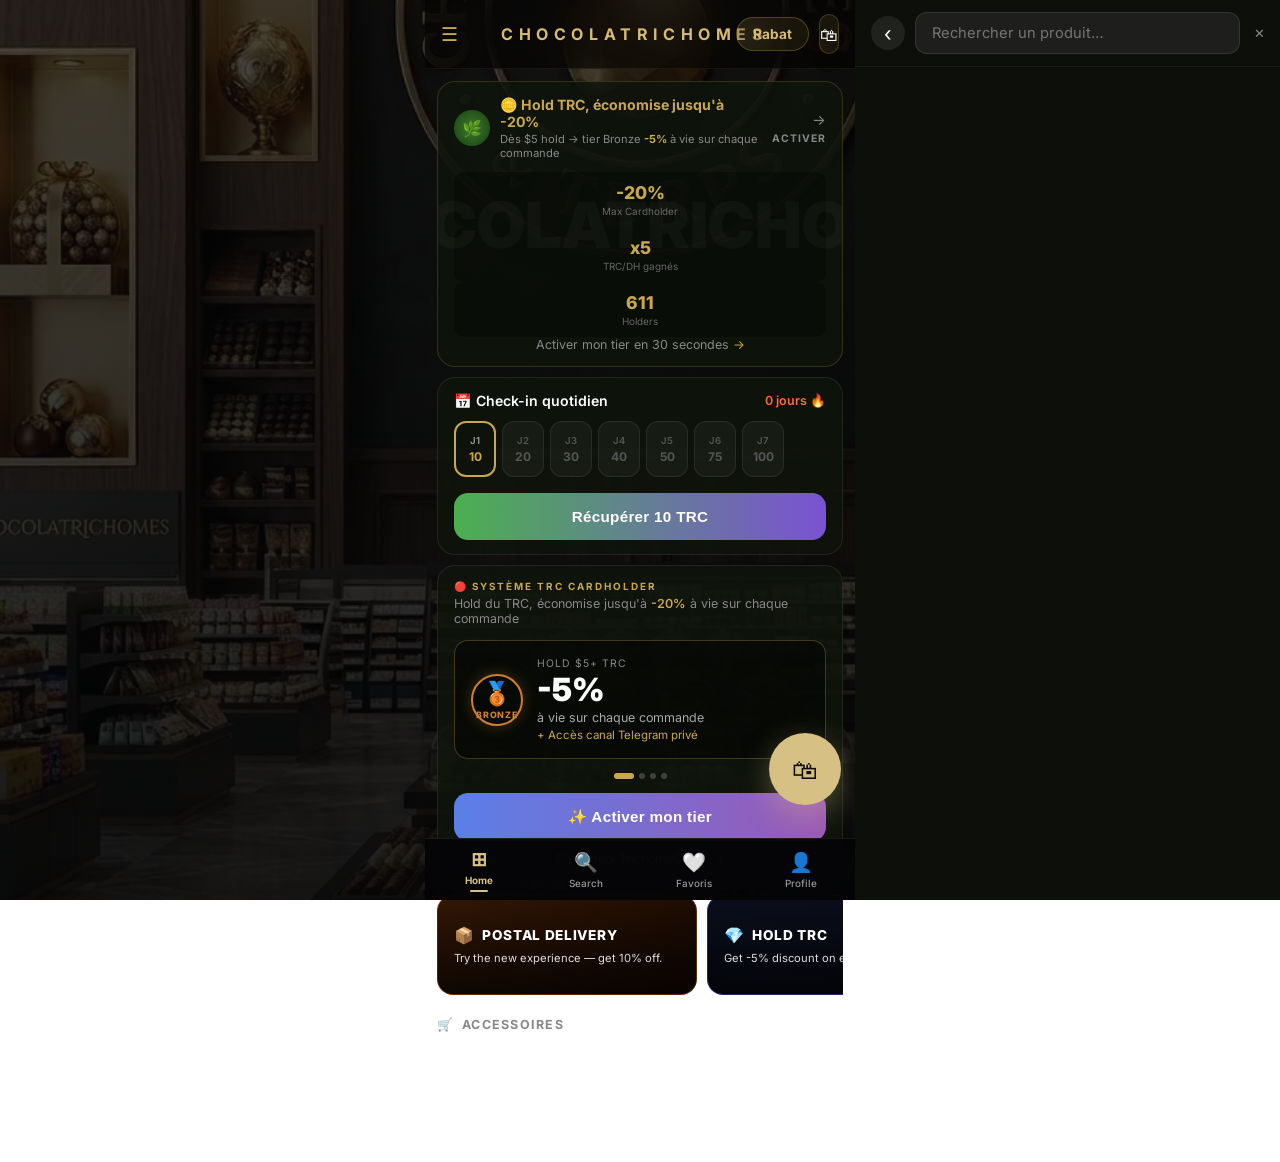
==== commit 0056fc80: "Update index.html" ====
--- a/index.html
+++ b/index.html
@@ -929,11 +929,11 @@
   {id:'forbidden_joy', cat:'Static', name:'FORBIDDEN JOY BY ZAKA', price:60, unit:'DH/g', stock:'out', thumb:'https://chocolatrichomesandterps.mooo.com/media/images/product_99_1776290615092.jpeg', detail:'https://streamable.com/fzpb8j'},
   {id:'kinky_pam', cat:'Ice O\'Lator', name:'KINKY PAM 160-73U', price:180, unit:'DH/g', stock:'out', thumb:'https://placehold.co/300x300/1a2e10/4CAF50?text=🌿', detail:'https://placehold.co/300x300/1a2e10/4CAF50?text=🌿'},
   {id:'tekmache', cat:'Beldia', name:'TEKMACHE', price:24, unit:'DH/g', stock:'out', thumb:'https://placehold.co/300x300/1a2e10/4CAF50?text=🌿', detail:'https://placehold.co/300x300/1a2e10/4CAF50?text=🌿'},
-  {id:'beldiya_issagen', cat:'Beldia', name:'BELDIYA ISSAGEN', price:30, unit:'DH/g', stock:'out', thumb:'https://placehold.co/300x300/1a2e10/4CAF50?text=🌿', detail:'https://placehold.co/300x300/1a2e10/4CAF50?text=🌿'},
-  {id:'beldia_issagen_1', cat:'Beldia', name:'BELDIA ISSAGEN #1', price:30, unit:'DH/g', stock:'out', thumb:'https://placehold.co/300x300/1a2e10/4CAF50?text=🌿', detail:'https://placehold.co/300x300/1a2e10/4CAF50?text=🌿', mostWanted:true},
-  {id:'mango_haze', cat:'Weed', name:'MANGO HAZE', price:90, unit:'DH/g', stock:'out', thumb:'https://placehold.co/300x300/1a2e10/4CAF50?text=🌿', detail:'https://placehold.co/300x300/1a2e10/4CAF50?text=🌿'},
-  {id:'chemdawg', cat:'Weed', name:'CHEMDAWG', price:80, unit:'DH/g', stock:'out', thumb:'https://placehold.co/300x300/1a2e10/4CAF50?text=🌿', detail:'https://placehold.co/300x300/1a2e10/4CAF50?text=🌿', mostWanted:true}
-];
+  {id:'beldiya_issagen', cat:'Beldia', name:'BELDIYA ISSAGEN', price:30, unit:'DH/g', stock:'in_stock', thumb:'https://ibb.co/RGM3nqJ4', detail:'https://ibb.co/RGM3nqJ4},
+  {id:'beldia_issagen_1', cat:'Beldia', name:'BELDIA ISSAGEN #1', price:30, unit:'DH/g', stock:'in_stock', thumb:'https://ibb.co/RGM3nqJ4', detail:'https://ibb.co/RGM3nqJ4', mostWanted:true},
+  {id:'mango_haze', cat:'Weed', name:'MANGO HAZE', price:90, unit:'DH/g', stock:'in_stock', thumb:'https://ibb.co/5Xzh2Mqn', detail:'https://ibb.co/5Xzh2Mqn'},
+  
+
 
 let cart = {};
 let currentCat = 'Accessoires';
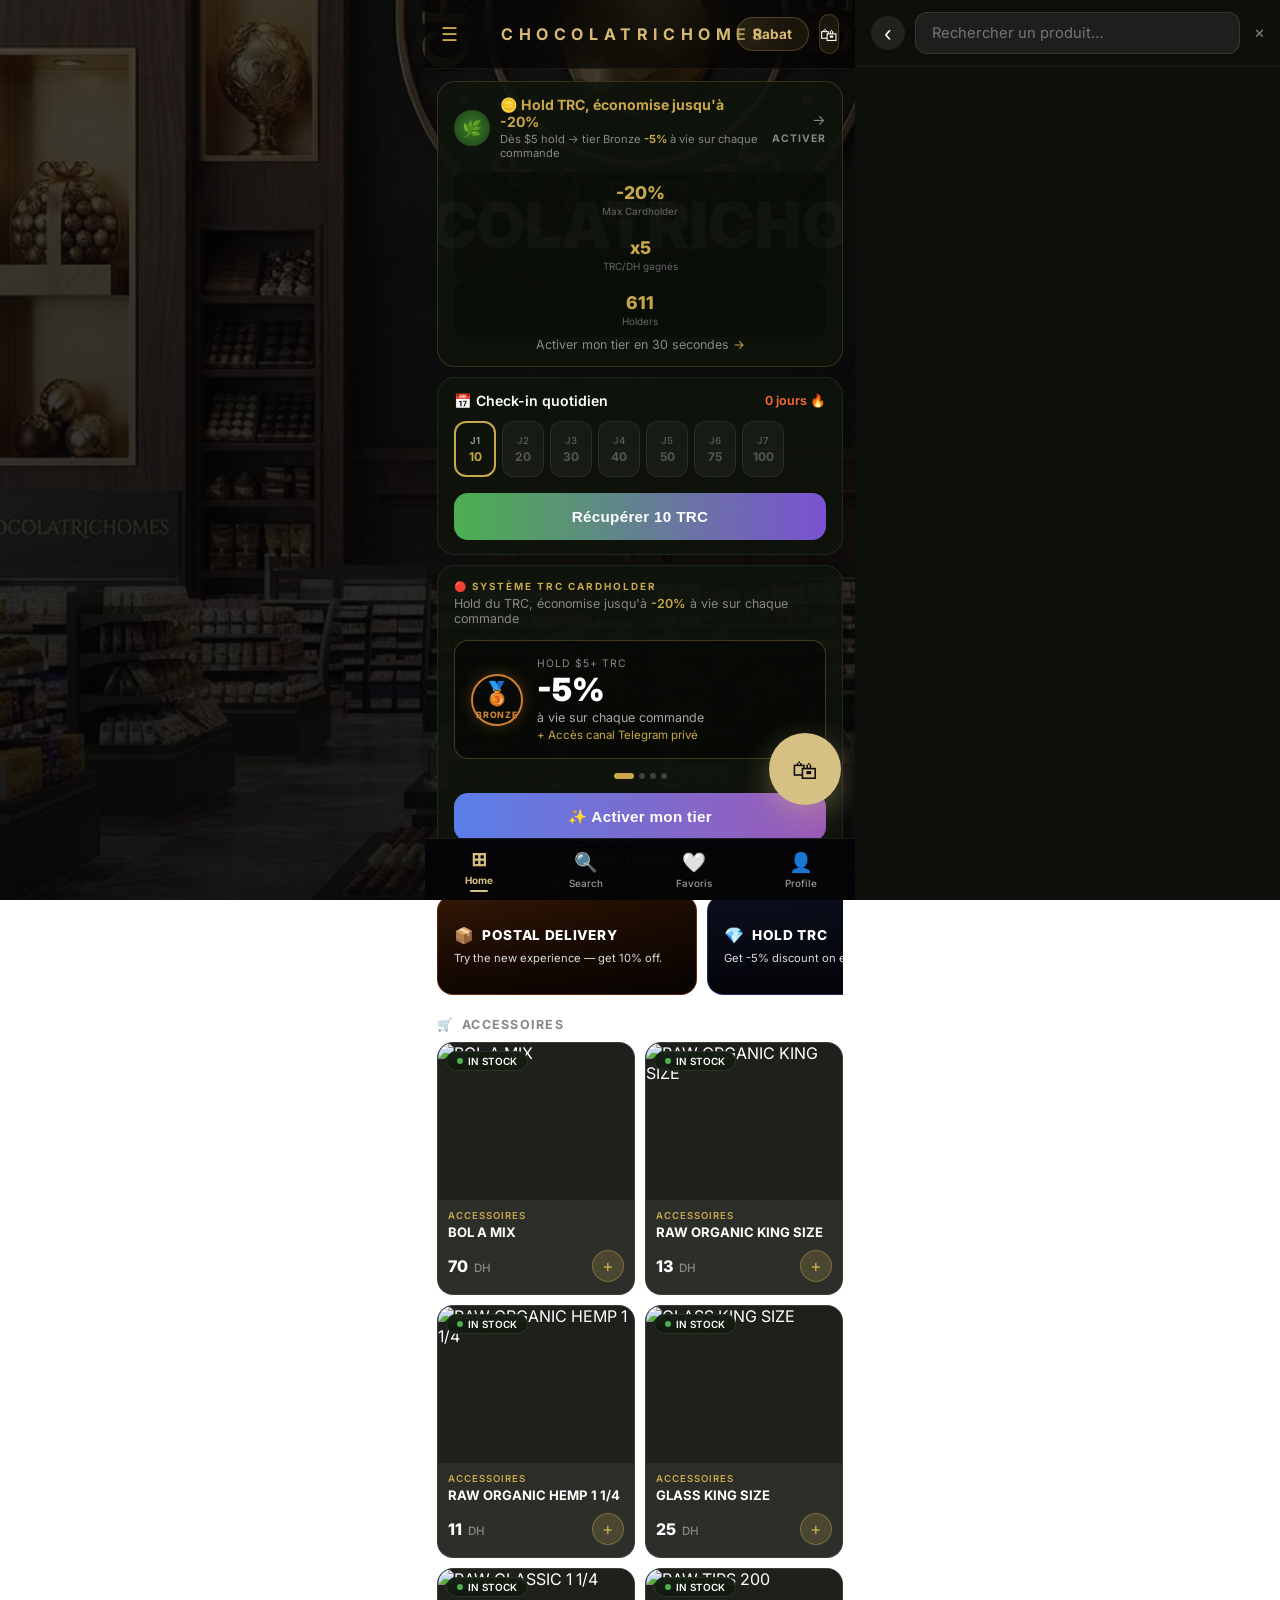
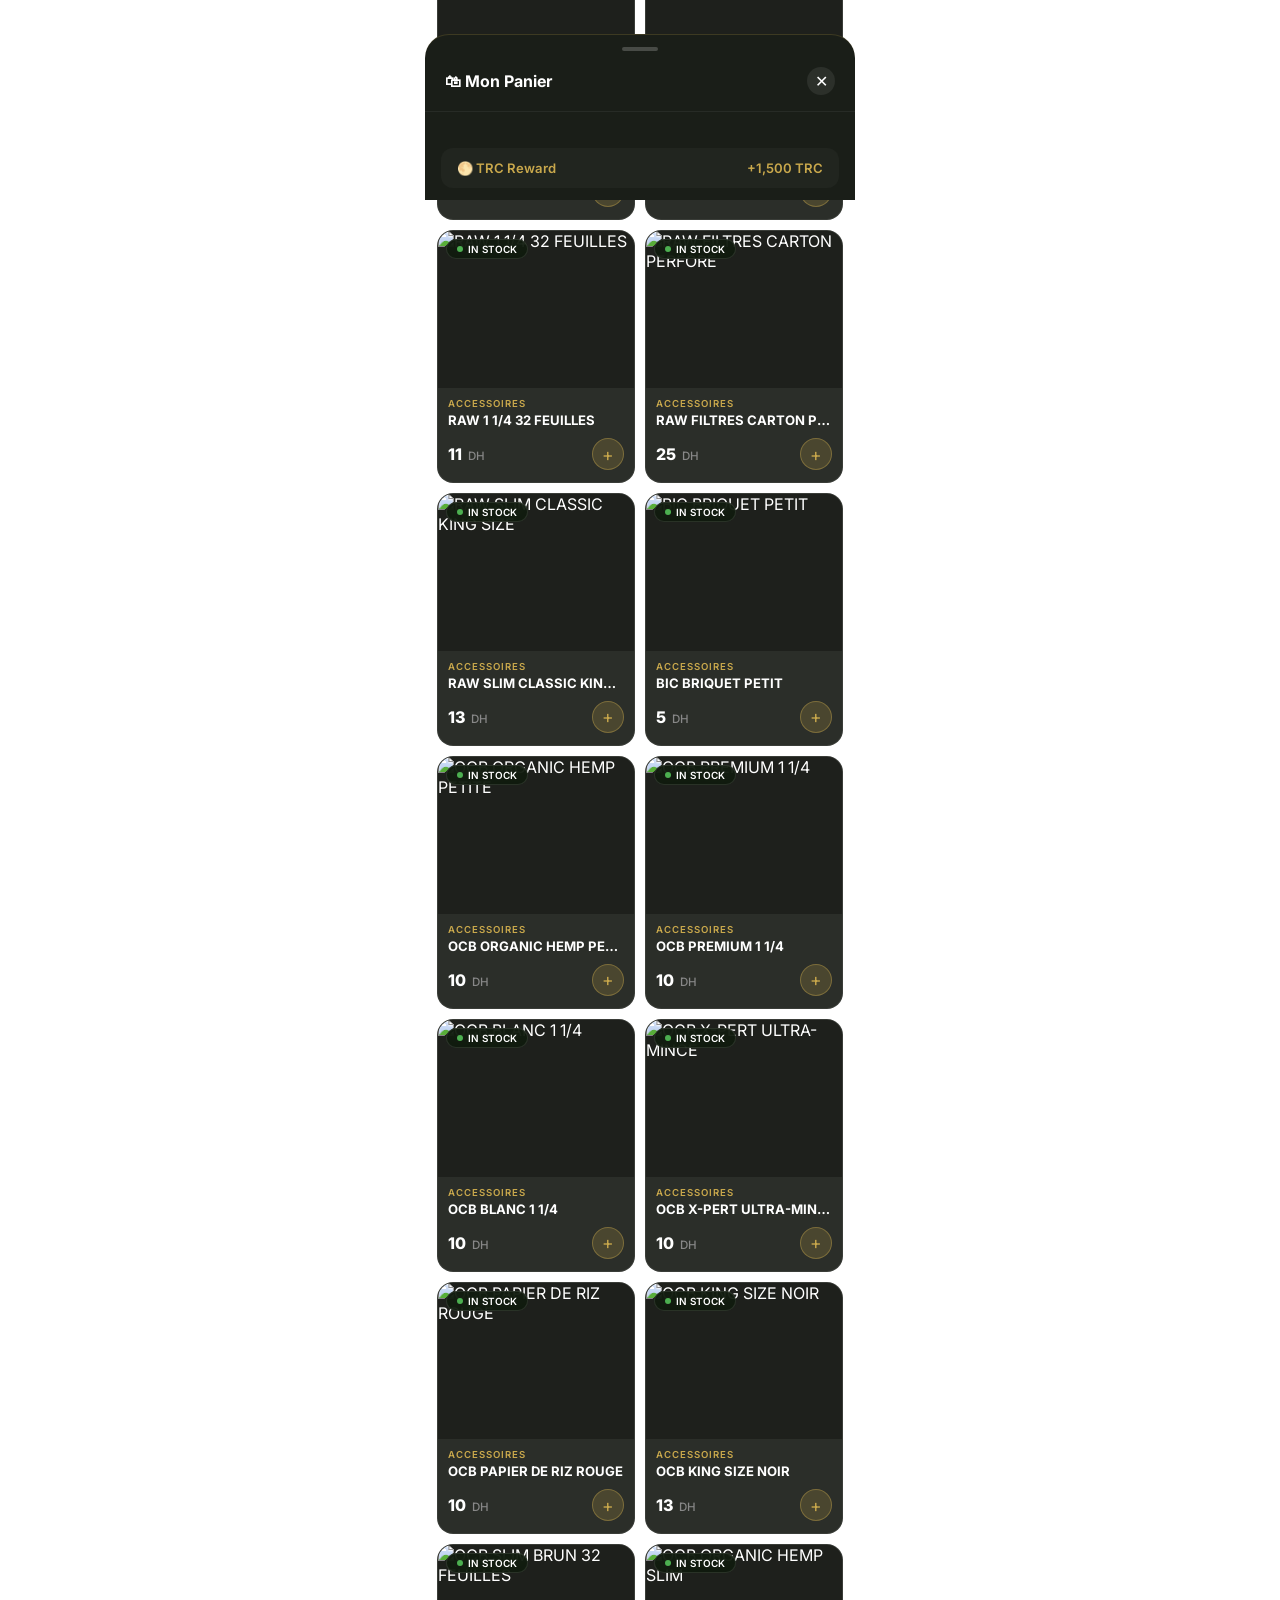
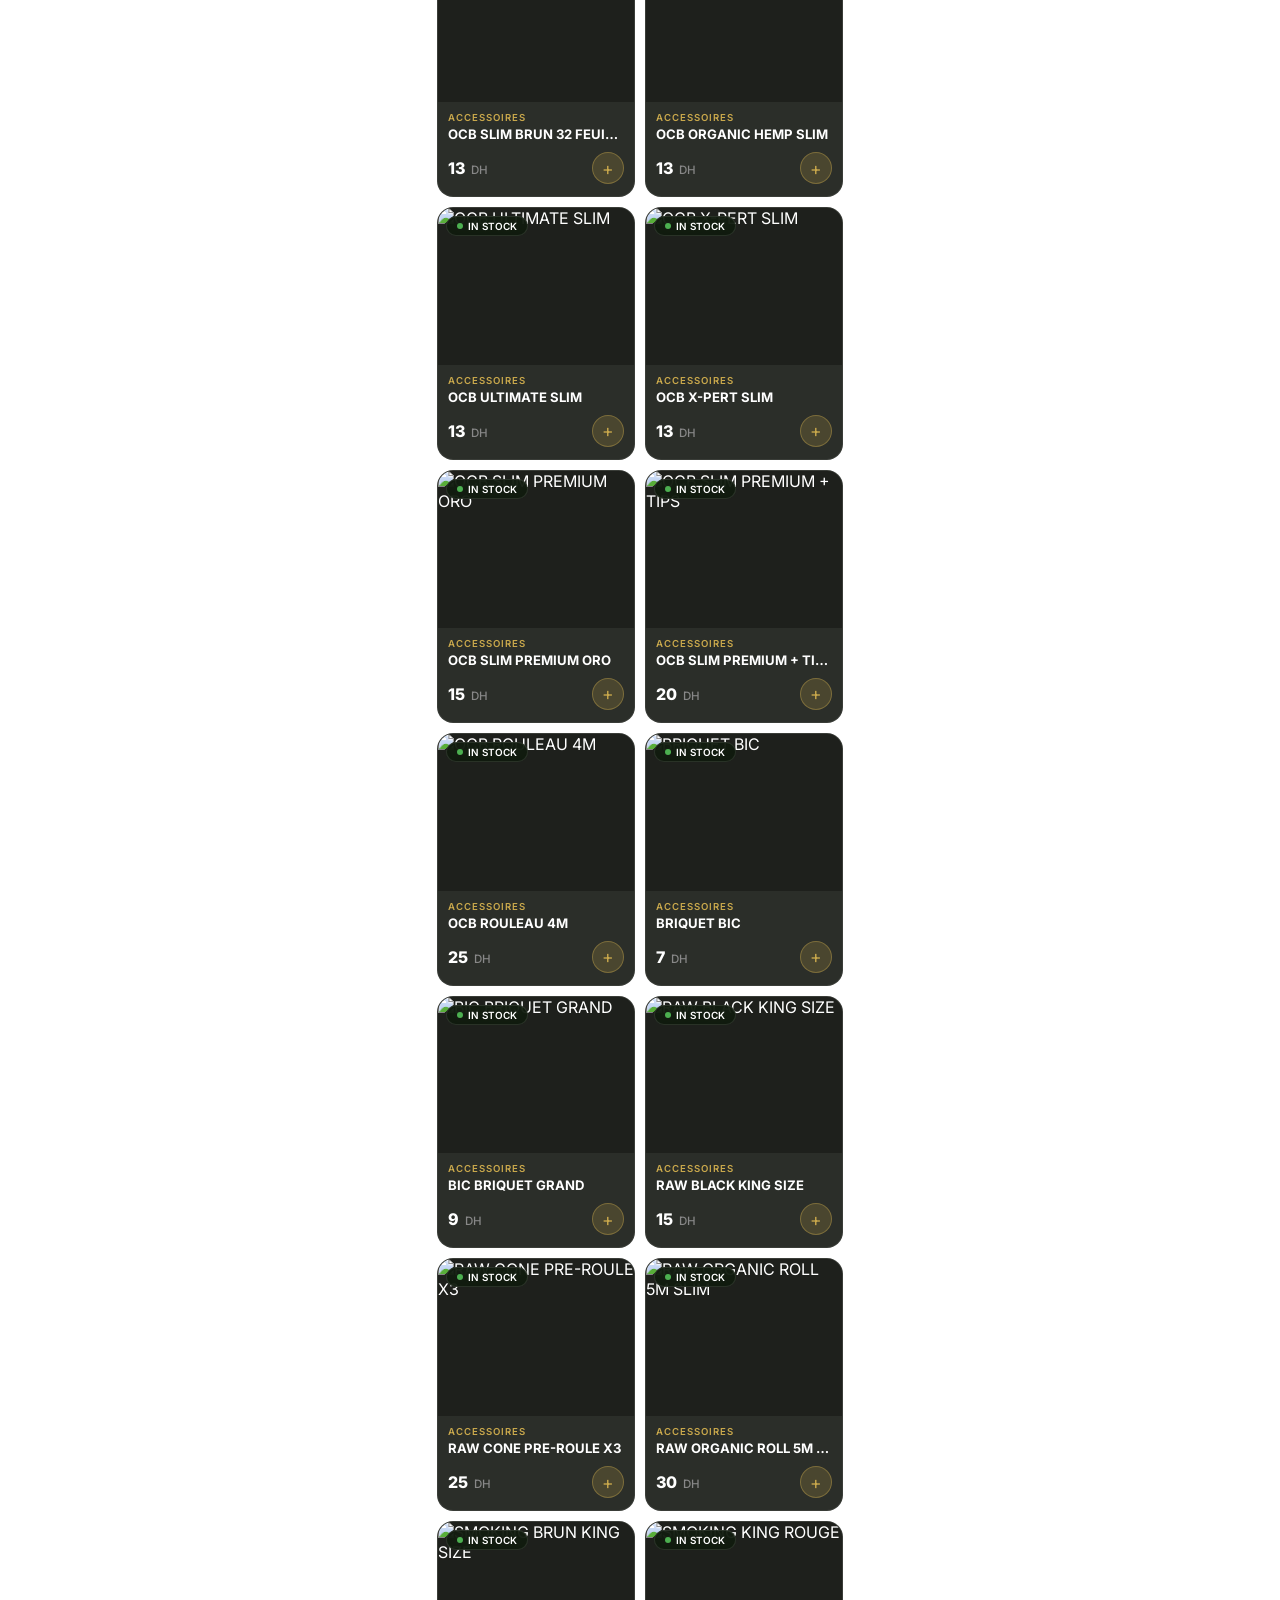
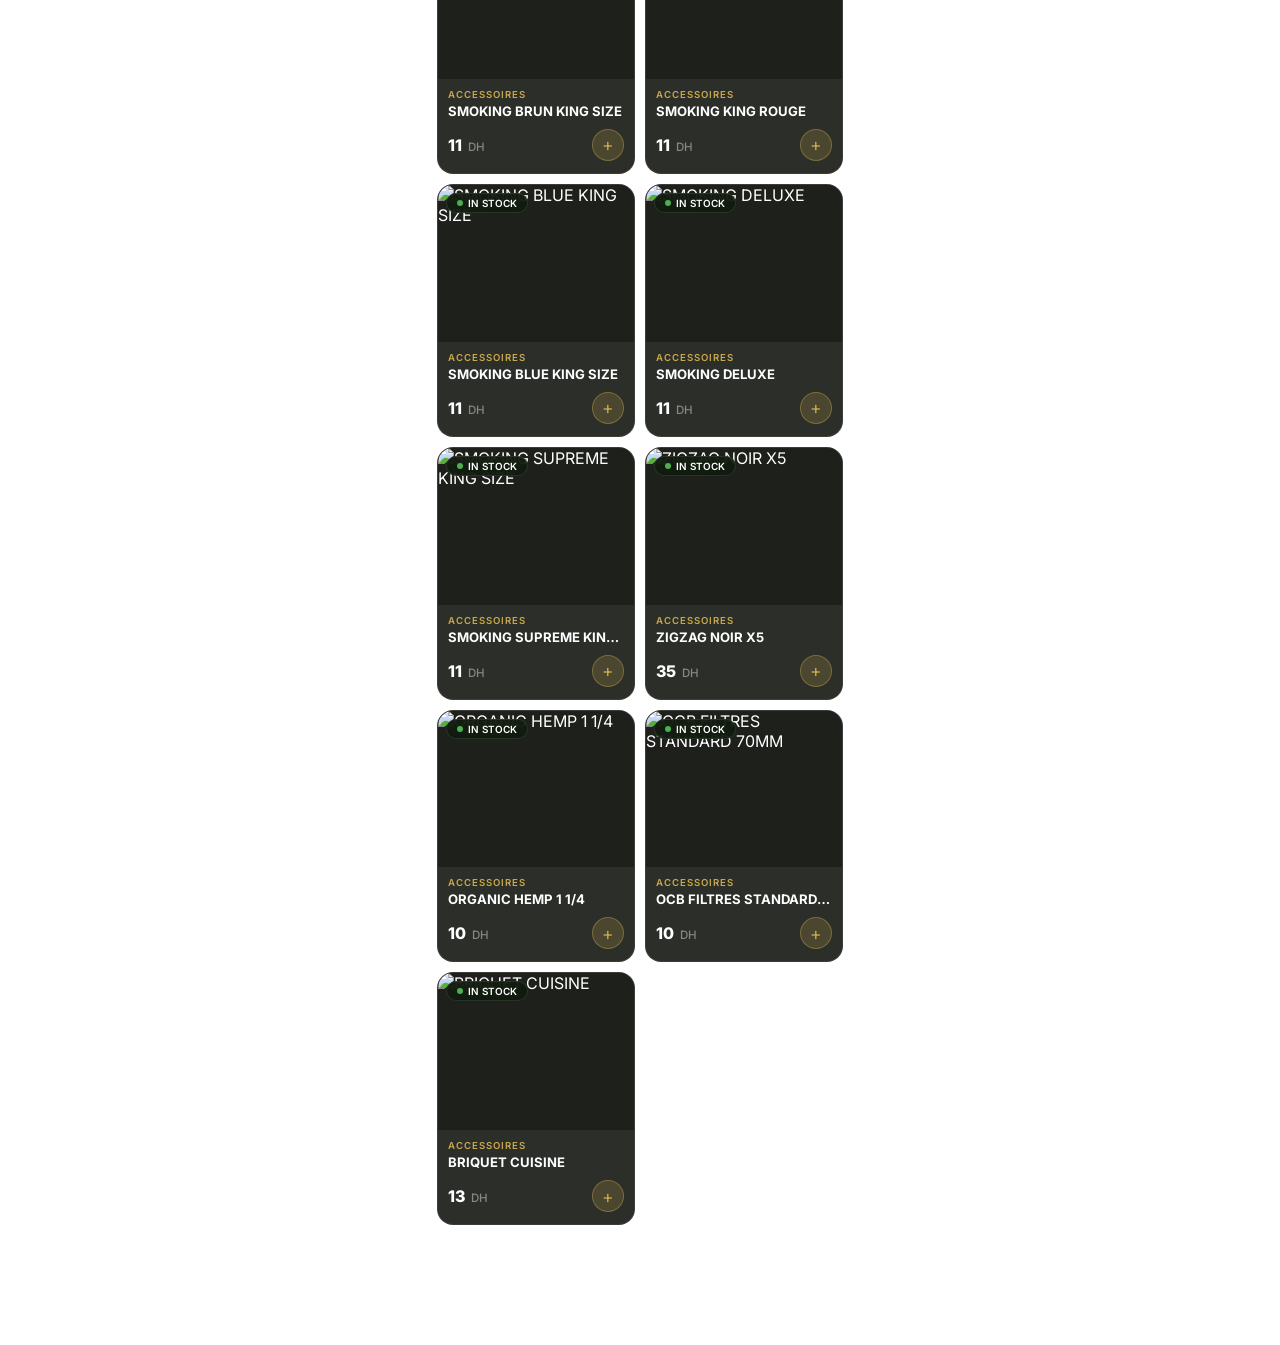
==== commit 7d79b4a9: "Update index.html" ====
--- a/index.html
+++ b/index.html
@@ -929,11 +929,11 @@
   {id:'forbidden_joy', cat:'Static', name:'FORBIDDEN JOY BY ZAKA', price:60, unit:'DH/g', stock:'out', thumb:'https://chocolatrichomesandterps.mooo.com/media/images/product_99_1776290615092.jpeg', detail:'https://streamable.com/fzpb8j'},
   {id:'kinky_pam', cat:'Ice O\'Lator', name:'KINKY PAM 160-73U', price:180, unit:'DH/g', stock:'out', thumb:'https://placehold.co/300x300/1a2e10/4CAF50?text=🌿', detail:'https://placehold.co/300x300/1a2e10/4CAF50?text=🌿'},
   {id:'tekmache', cat:'Beldia', name:'TEKMACHE', price:24, unit:'DH/g', stock:'out', thumb:'https://placehold.co/300x300/1a2e10/4CAF50?text=🌿', detail:'https://placehold.co/300x300/1a2e10/4CAF50?text=🌿'},
-  {id:'beldiya_issagen', cat:'Beldia', name:'BELDIYA ISSAGEN', price:30, unit:'DH/g', stock:'in_stock', thumb:'https://ibb.co/RGM3nqJ4', detail:'https://ibb.co/RGM3nqJ4},
-  {id:'beldia_issagen_1', cat:'Beldia', name:'BELDIA ISSAGEN #1', price:30, unit:'DH/g', stock:'in_stock', thumb:'https://ibb.co/RGM3nqJ4', detail:'https://ibb.co/RGM3nqJ4', mostWanted:true},
-  {id:'mango_haze', cat:'Weed', name:'MANGO HAZE', price:90, unit:'DH/g', stock:'in_stock', thumb:'https://ibb.co/5Xzh2Mqn', detail:'https://ibb.co/5Xzh2Mqn'},
-  
-
+  {id:'beldiya_issagen', cat:'Beldia', name:'BELDIYA ISSAGEN', price:30, unit:'DH/g', stock:'out', thumb:'https://placehold.co/300x300/1a2e10/4CAF50?text=🌿', detail:'https://placehold.co/300x300/1a2e10/4CAF50?text=🌿'},
+  {id:'beldia_issagen_1', cat:'Beldia', name:'BELDIA ISSAGEN #1', price:30, unit:'DH/g', stock:'out', thumb:'https://placehold.co/300x300/1a2e10/4CAF50?text=🌿', detail:'https://placehold.co/300x300/1a2e10/4CAF50?text=🌿', mostWanted:true},
+  {id:'mango_haze', cat:'Weed', name:'MANGO HAZE', price:90, unit:'DH/g', stock:'out', thumb:'https://placehold.co/300x300/1a2e10/4CAF50?text=🌿', detail:'https://placehold.co/300x300/1a2e10/4CAF50?text=🌿'},
+  {id:'chemdawg', cat:'Weed', name:'CHEMDAWG', price:80, unit:'DH/g', stock:'out', thumb:'https://placehold.co/300x300/1a2e10/4CAF50?text=🌿', detail:'https://placehold.co/300x300/1a2e10/4CAF50?text=🌿', mostWanted:true}
+];
 
 let cart = {};
 let currentCat = 'Accessoires';
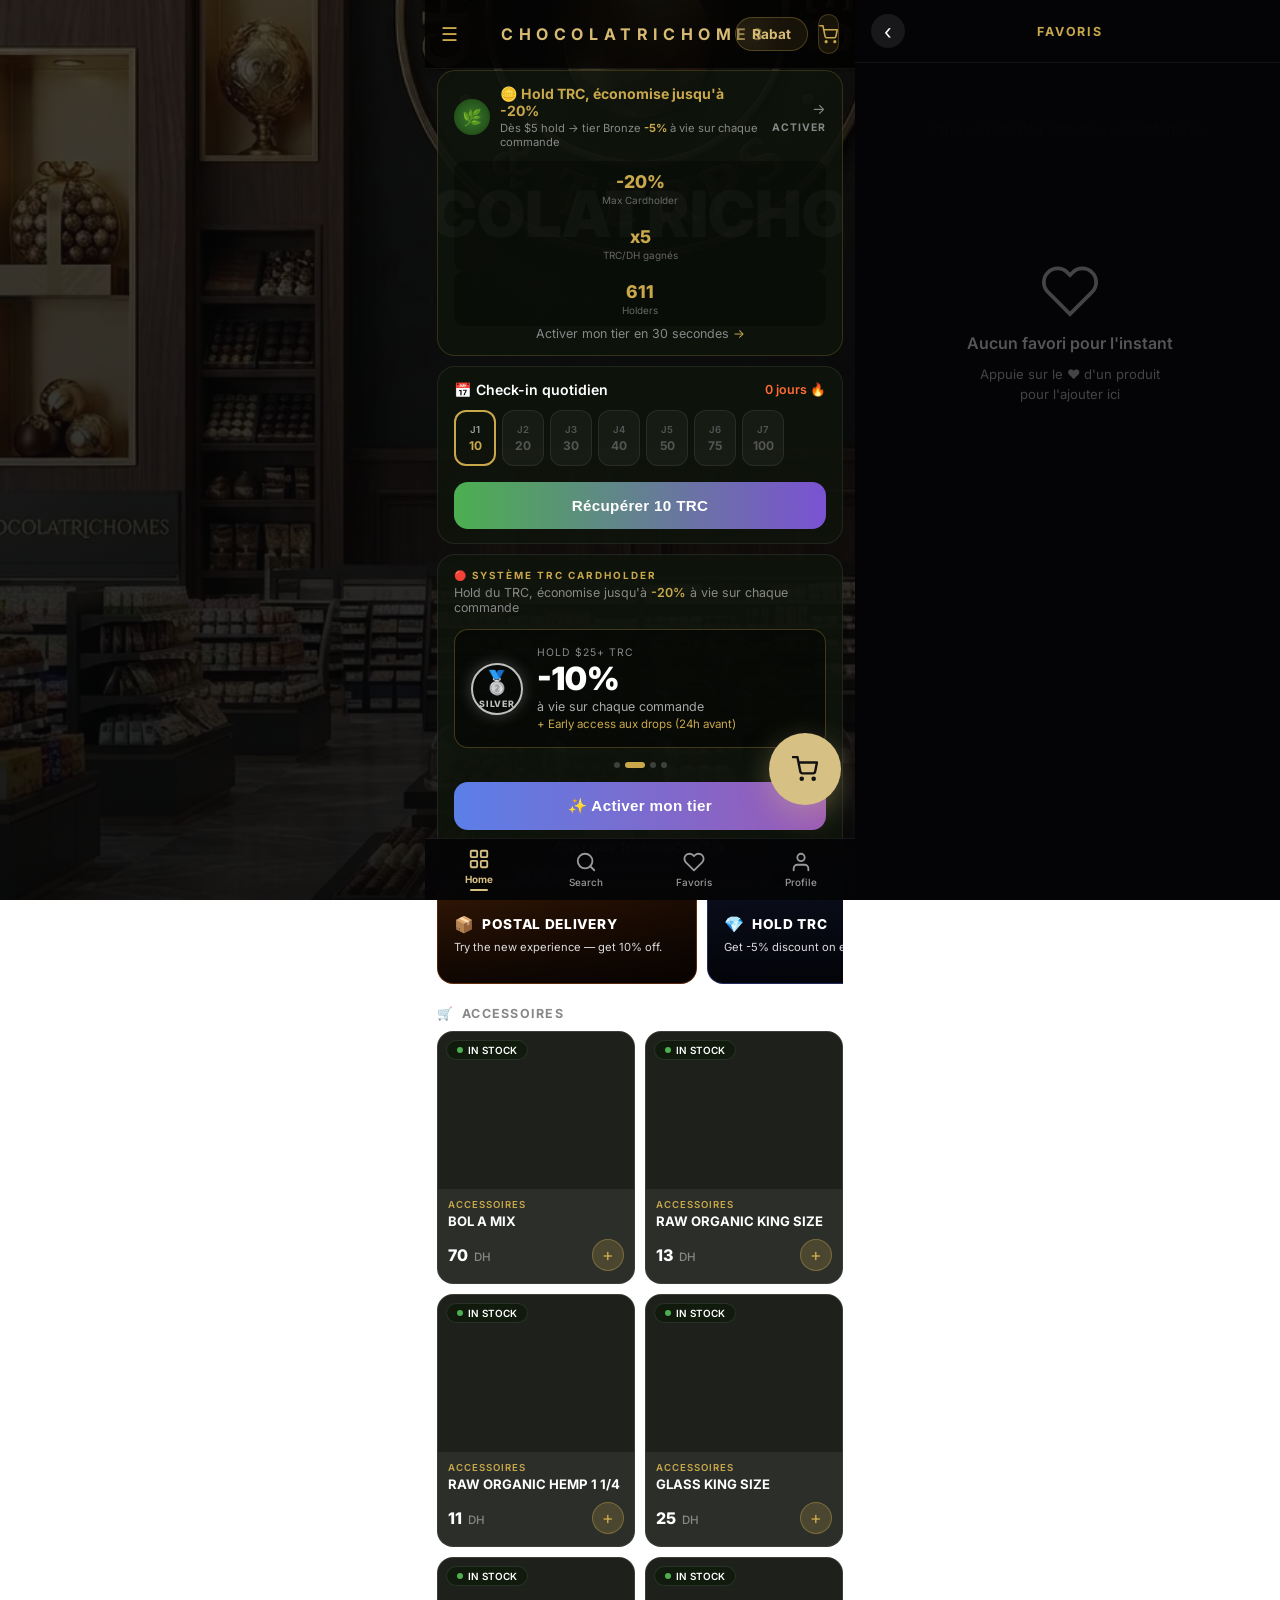
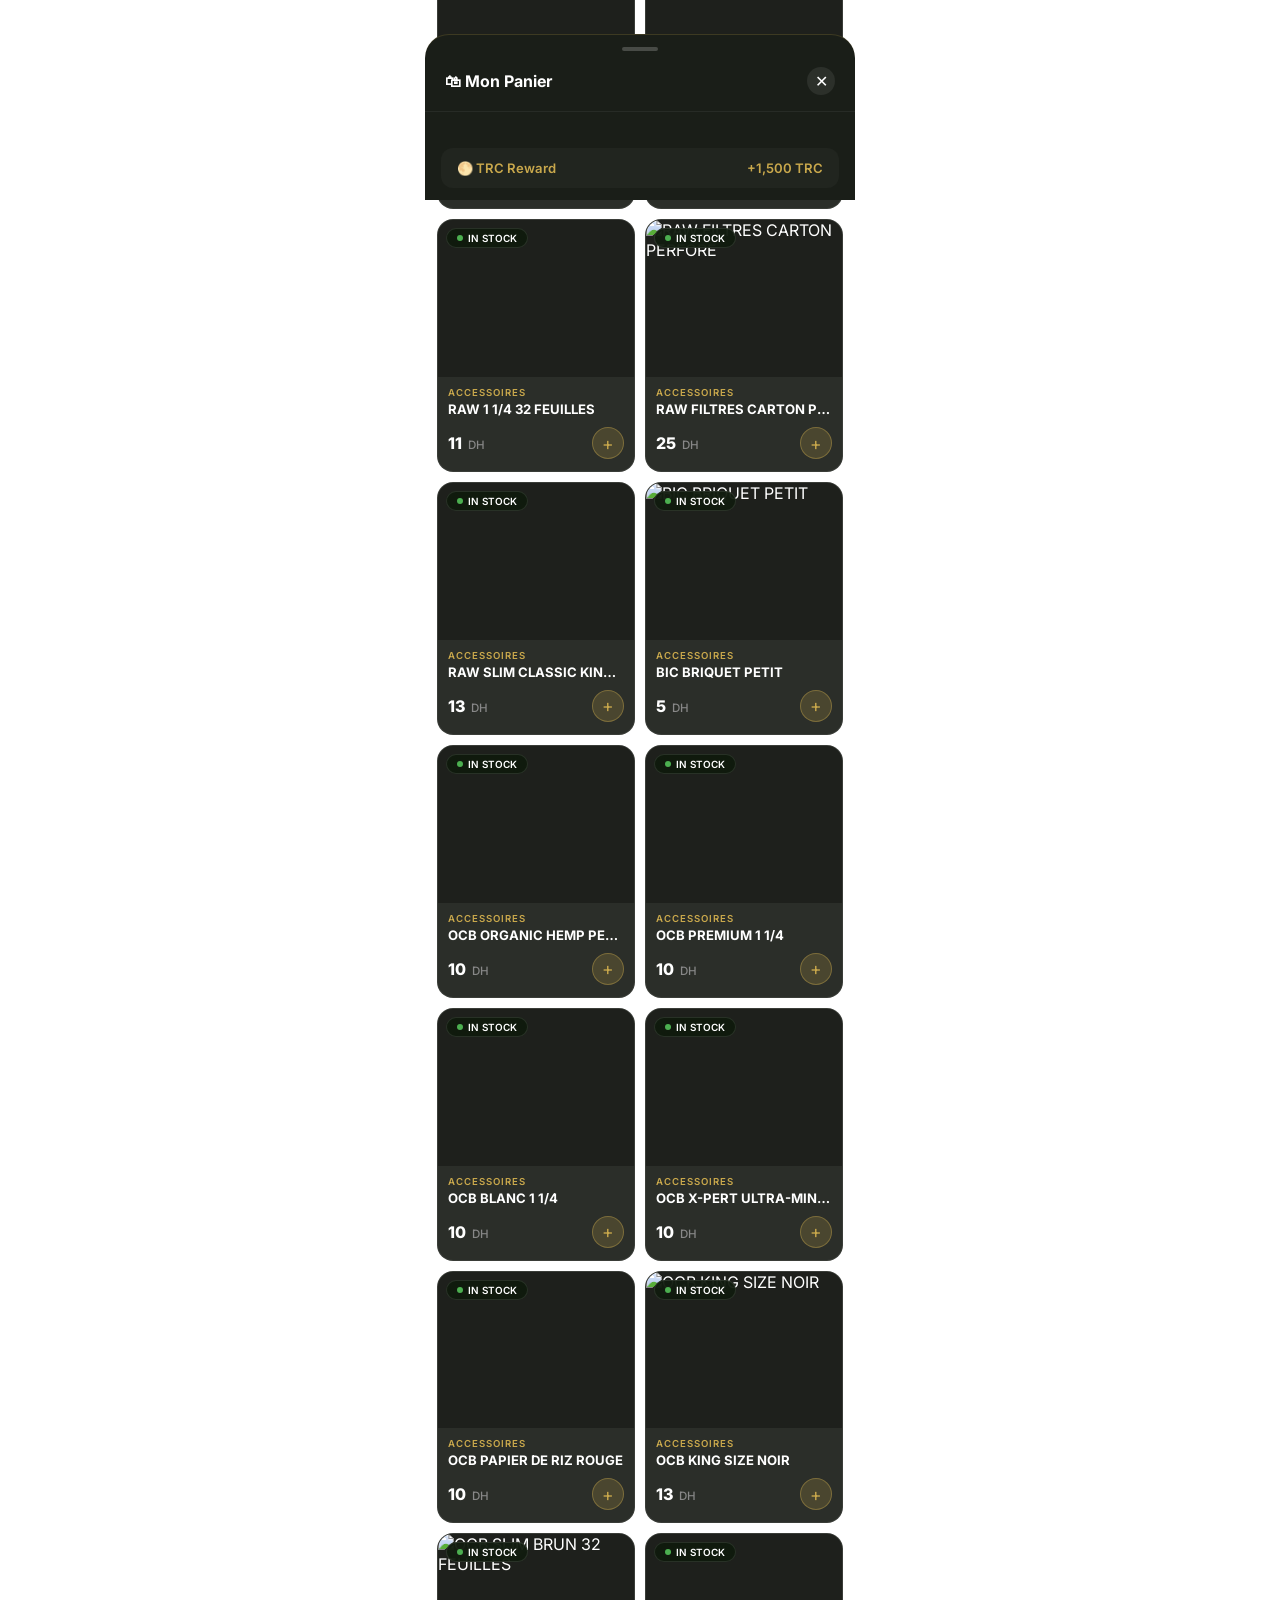
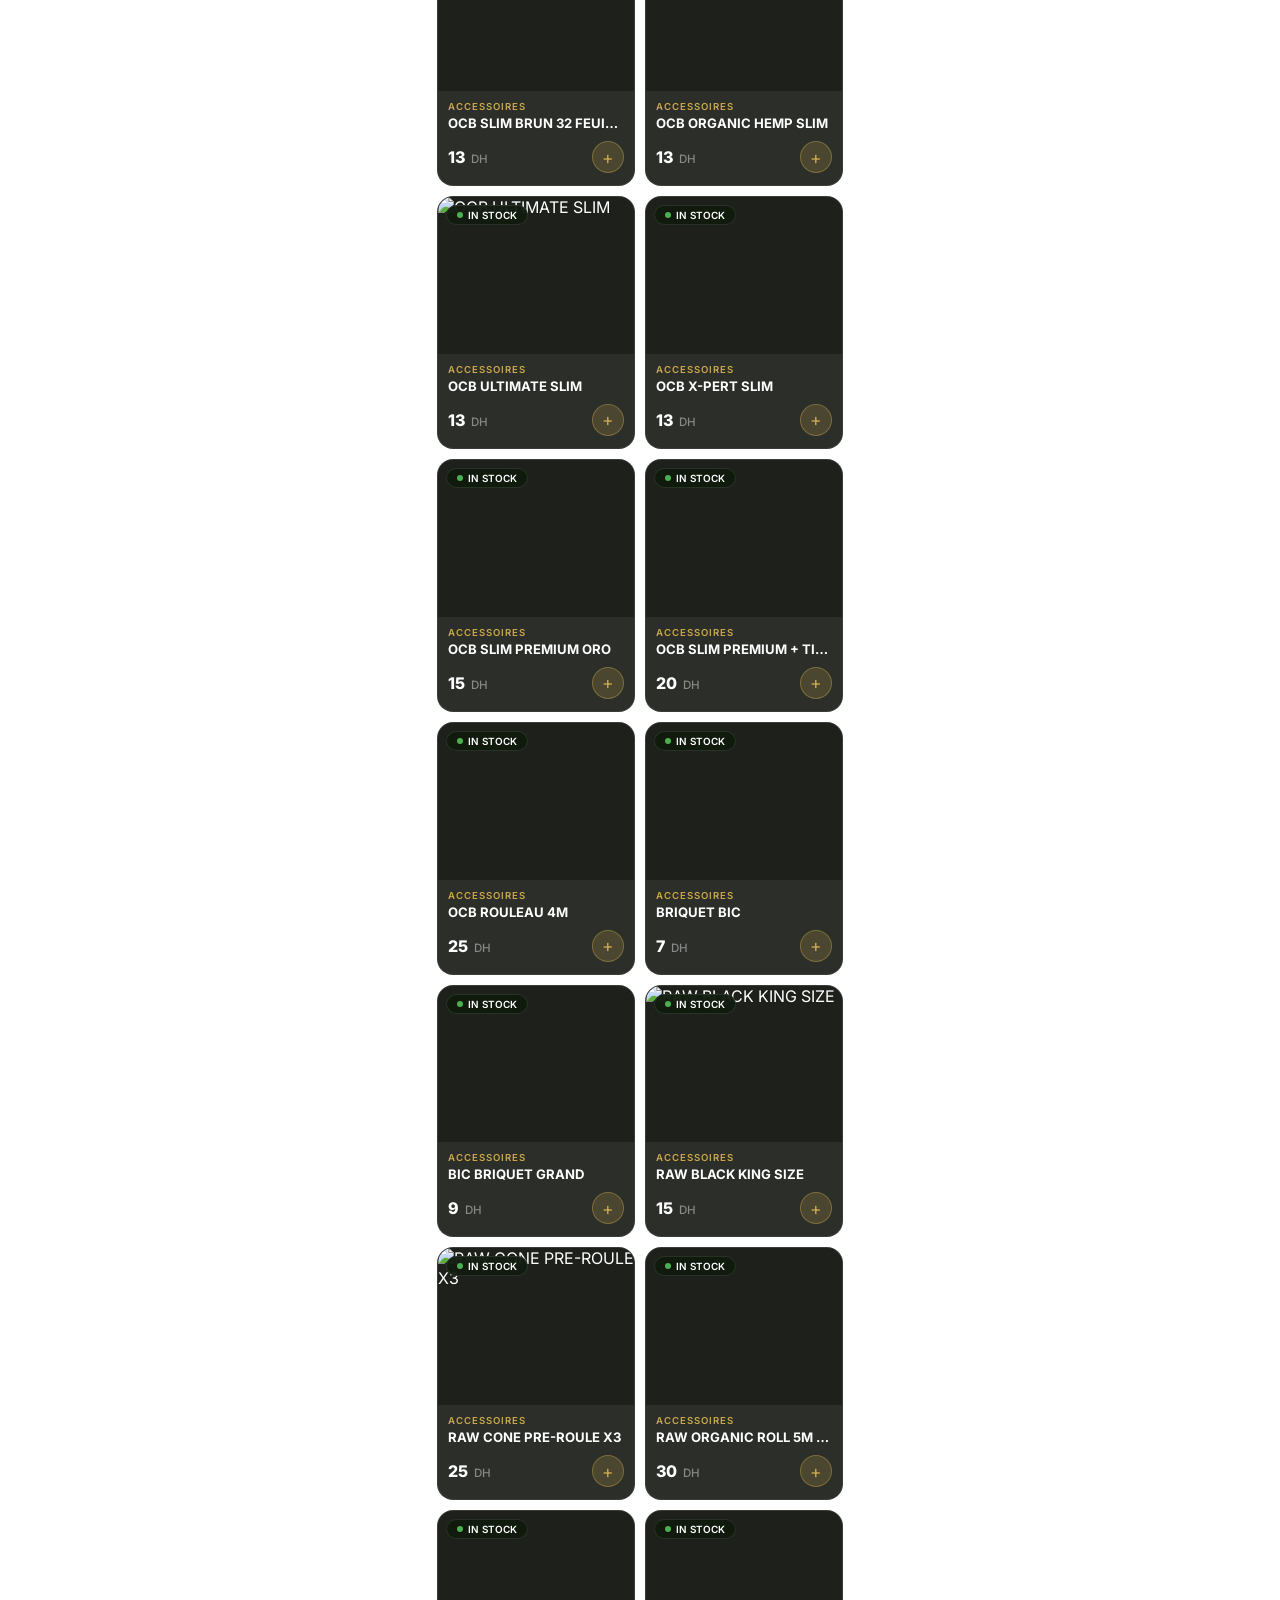
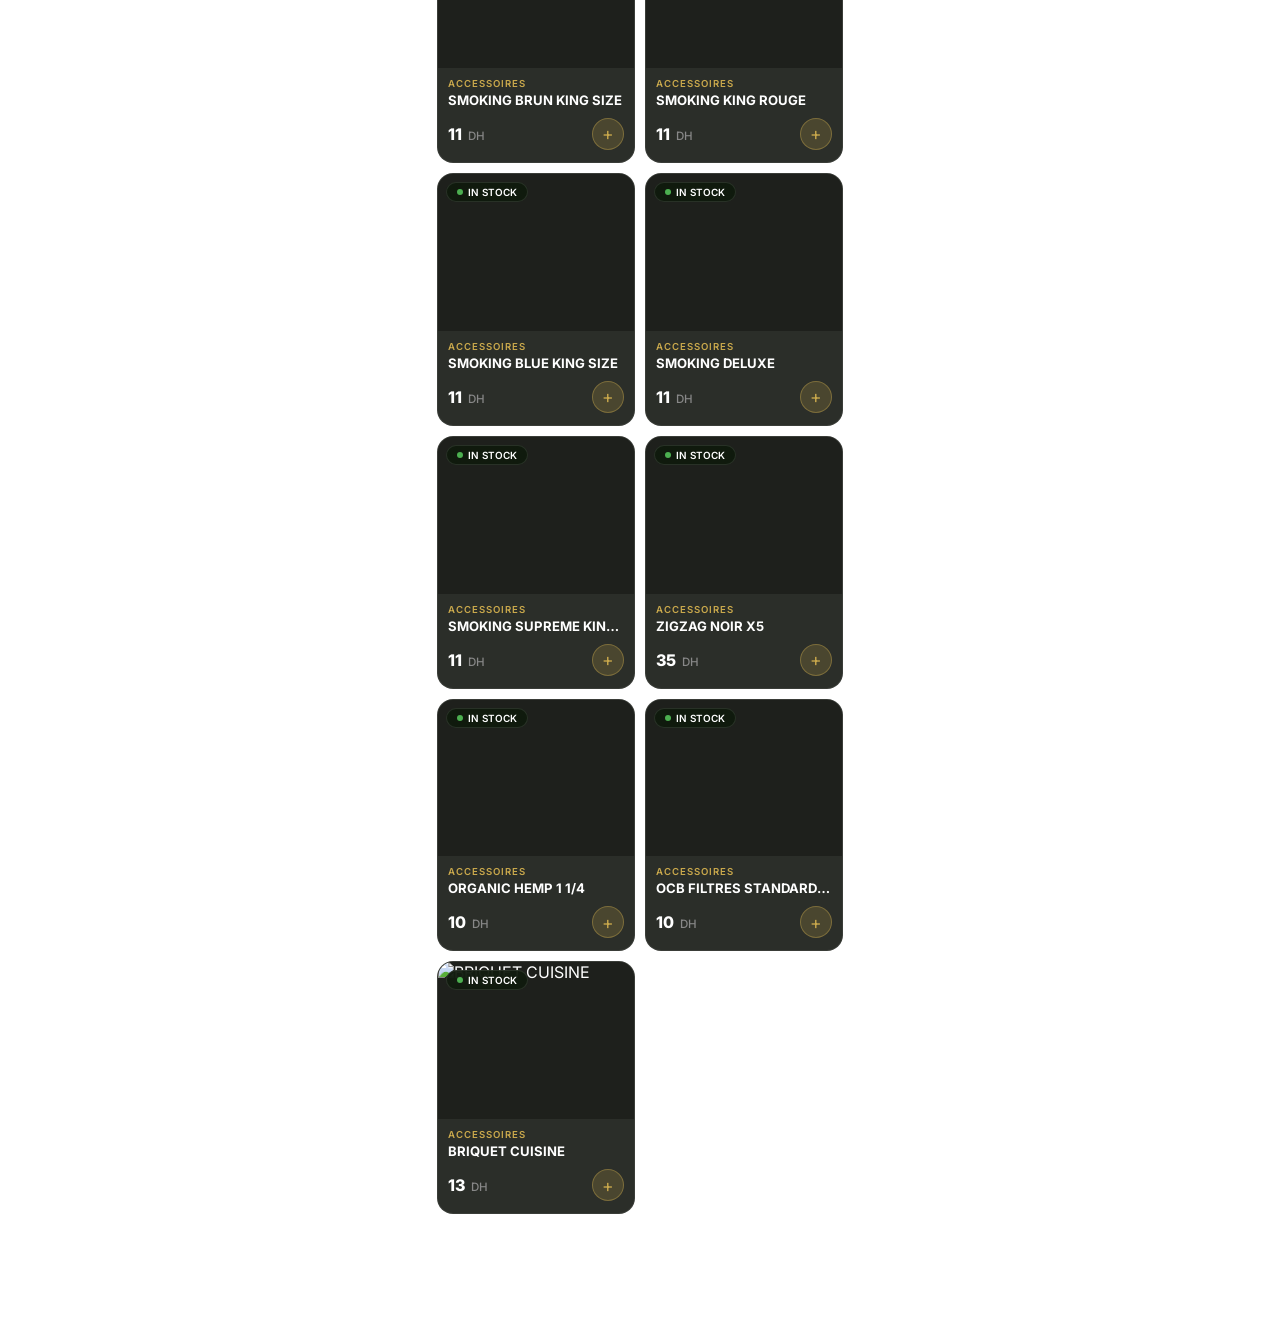
==== commit 58cc7215: "Update index.html" ====
--- a/index.html
+++ b/index.html
@@ -7,8 +7,8 @@
   <link href="https://fonts.googleapis.com/css2?family=Inter:wght@300;400;500;600;700;800&display=swap" rel="stylesheet"/>
   <style>
     *{margin:0;padding:0;box-sizing:border-box;-webkit-tap-highlight-color:transparent;}
-    html,body{background:linear-gradient(rgba(3,4,5,.72),rgba(3,4,5,.88)),url('./ctt-background.webp');background-size:cover;background-position:center;background-attachment:fixed;color:#fff;font-family:'Inter',sans-serif;max-width:430px;margin:0 auto;min-height:100vh;overflow-x:hidden;}
-    .header{display:flex;align-items:center;justify-content:space-between;padding:14px 16px;position:sticky;top:0;z-index:200;background:rgba(0,0,0,.55);backdrop-filter:blur(24px);border-bottom:1px solid rgba(255,255,255,.06);}
+    html,body{background:linear-gradient(rgba(3,4,5,.72),rgba(3,4,5,.88)),url('./ctt-background.webp');background-size:cover;background-position:center;background-attachment:fixed;color:#fff;font-family:'Inter',sans-serif;max-width:430px;margin:0 auto;min-height:100vh;overflow-x:hidden;} body{padding-top:58px;}
+    .header{display:flex;align-items:center;justify-content:space-between;padding:14px 16px;position:fixed;top:0;left:50%;transform:translateX(-50%);width:100%;max-width:430px;z-index:200;background:rgba(0,0,0,.75);backdrop-filter:blur(24px);-webkit-backdrop-filter:blur(24px);border-bottom:1px solid rgba(255,255,255,.06);}
     .header-logo{font-size:1rem;font-weight:700;letter-spacing:.35em;color:#d7bb73;text-transform:uppercase;flex:1;text-align:center;}
     .header-left,.header-right{display:flex;align-items:center;gap:10px;min-width:60px;}
     .header-right{justify-content:flex-end;}
@@ -99,7 +99,7 @@
     .product-img-wrap{position:relative;width:100%;padding-top:80%;background:#1e201c;overflow:hidden;}
     .product-img-wrap img{position:absolute;inset:0;width:100%;height:100%;object-fit:cover;}
     .badge-stock{position:absolute;top:8px;left:8px;background:rgba(15,26,13,0.9);border:1px solid rgba(255,255,255,0.1);border-radius:100px;padding:3px 10px;font-size:0.62rem;font-weight:600;display:flex;align-items:center;gap:5px;backdrop-filter:blur(8px);z-index:2;}
-    .badge-stock.out{background:rgba(30,0,0,0.9);}
+    .badge-stock.out{background:rgba(30,0,0,0.9);}.badge-stock.last{background:rgba(40,25,0,0.9);}
     .dot-green{width:6px;height:6px;border-radius:50%;background:#4CAF50;flex-shrink:0;}
     .dot-red{width:6px;height:6px;border-radius:50%;background:#f44336;flex-shrink:0;}
     .dot-orange{width:6px;height:6px;border-radius:50%;background:#ff9800;flex-shrink:0;}
@@ -321,13 +321,10 @@
 font-weight:700;
 }
 
-.nav-active-dot{
-width:18px;
-height:2px;
-background:#d7c083;
-border-radius:20px;
-margin-top:1px;
-}
+.nav-active-dot{width:18px;height:2px;background:#d7c083;border-radius:20px;margin-top:1px;}
+.nav-item svg{color:#999;stroke:#999;transition:.25s;}
+.nav-item.active svg{color:#d7c083;stroke:#d7c083;}
+.nav-item.active .nav-lbl{color:#d7c083;font-weight:700;}
   </style>
 </head>
 <body>
@@ -359,7 +356,7 @@
   <div class="header-logo">CHOCOLATRICHOMES</div>
   <div class="header-right">
     <div class="btn-rabat">Rabat</div>
-    <div class="btn-cart-h" onclick="toggleCart()">🛍<div class="cart-badge" id="headerBadge"></div></div>
+    <div class="btn-cart-h" onclick="toggleCart()"><svg width="19" height="19" viewBox="0 0 24 24" fill="none" stroke="#c9a84c" stroke-width="2" stroke-linecap="round" stroke-linejoin="round"><circle cx="9" cy="21" r="1"/><circle cx="20" cy="21" r="1"/><path d="M1 1h4l2.68 13.39a2 2 0 0 0 2 1.61h9.72a2 2 0 0 0 2-1.61L23 6H6"/></svg><div class="cart-badge" id="headerBadge"></div></div>
   </div>
 </div>
 
@@ -442,7 +439,7 @@
 <div class="section-hdr" id="sectionTitle"><span>🛒</span> ACCESSOIRES</div>
 <div class="products-grid" id="productsGrid"></div>
 
-<div class="float-cart" onclick="toggleCart()">🛍<div class="float-badge" id="floatBadge"></div></div>
+<div class="float-cart" onclick="toggleCart()"><svg width="26" height="26" viewBox="0 0 24 24" fill="none" stroke="#111" stroke-width="2.2" stroke-linecap="round" stroke-linejoin="round"><circle cx="9" cy="21" r="1"/><circle cx="20" cy="21" r="1"/><path d="M1 1h4l2.68 13.39a2 2 0 0 0 2 1.61h9.72a2 2 0 0 0 2-1.61L23 6H6"/></svg><div class="float-badge" id="floatBadge"></div></div>
 <div class="toast" id="toast"></div>
 
 <div id="detailPage">
@@ -821,16 +818,20 @@
 
 <div class="bottom-nav">
   <div class="nav-item active" id="nav-home" onclick="showHome()">
-    <div class="nav-icon">⊞</div><div class="nav-lbl">Home</div><div class="nav-active-dot"></div>
+    <svg width="22" height="22" viewBox="0 0 24 24" fill="none" stroke="currentColor" stroke-width="2" stroke-linecap="round" stroke-linejoin="round"><rect x="3" y="3" width="7" height="7" rx="1"/><rect x="14" y="3" width="7" height="7" rx="1"/><rect x="3" y="14" width="7" height="7" rx="1"/><rect x="14" y="14" width="7" height="7" rx="1"/></svg>
+    <div class="nav-lbl">Home</div><div class="nav-active-dot"></div>
   </div>
   <div class="nav-item" id="nav-search" onclick="openSearch()">
-    <div class="nav-icon">🔍</div><div class="nav-lbl">Search</div>
-  </div>
-  <div class="nav-item" id="nav-cart" onclick="toggleCart()">
-    <div class="nav-icon">🤍</div><div class="nav-lbl">Favoris</div>
+    <svg width="22" height="22" viewBox="0 0 24 24" fill="none" stroke="currentColor" stroke-width="2" stroke-linecap="round" stroke-linejoin="round"><circle cx="11" cy="11" r="8"/><line x1="21" y1="21" x2="16.65" y2="16.65"/></svg>
+    <div class="nav-lbl">Search</div>
+  </div>
+  <div class="nav-item" id="nav-fav" onclick="openFavoris()">
+    <svg width="22" height="22" viewBox="0 0 24 24" fill="none" stroke="currentColor" stroke-width="2" stroke-linecap="round" stroke-linejoin="round"><path d="M20.84 4.61a5.5 5.5 0 0 0-7.78 0L12 5.67l-1.06-1.06a5.5 5.5 0 0 0-7.78 7.78l1.06 1.06L12 21.23l7.78-7.78 1.06-1.06a5.5 5.5 0 0 0 0-7.78z"/></svg>
+    <div class="nav-lbl">Favoris</div>
   </div>
   <div class="nav-item" id="nav-profile" onclick="openProfile()">
-    <div class="nav-icon">👤</div><div class="nav-lbl">Profile</div>
+    <svg width="22" height="22" viewBox="0 0 24 24" fill="none" stroke="currentColor" stroke-width="2" stroke-linecap="round" stroke-linejoin="round"><path d="M20 21v-2a4 4 0 0 0-4-4H8a4 4 0 0 0-4 4v2"/><circle cx="12" cy="7" r="4"/></svg>
+    <div class="nav-lbl">Profile</div>
   </div>
 </div>
 
@@ -843,7 +844,7 @@
       const u = tg.initDataUnsafe.user;
       const displayName = (u.first_name || '') + (u.last_name ? ' ' + u.last_name : '') || u.username || 'ChocolaUser';
       const userId = u.id ? String(u.id) : '—';
-      document.getElementById('profileName').textContent = displayName;
+      document.getElementById('profileName').textContent = displayName; document.getElementById('profileBadge').textContent = 'SEED · 10 XP · 10 TRC';
       document.getElementById('profileTelegramId').textContent = userId;
       document.getElementById('profileBadge').textContent = 'SEED · 10 XP · 10 TRC';
     }
@@ -970,16 +971,19 @@
     return;
   }
   grid.innerHTML = results.map(p => {
-    const isOut = p.stock === 'out';
-    const isLast = p.stock === 'last';
-    const inCart = cart[p.id] || 0;
+    const isOut = p.stock==='out', isLast = p.stock==='last';
+    const inCart = cart[p.id]||0;
+    const isVideo = p.thumb && p.thumb.includes('streamable.com');
+    const videoId = isVideo ? p.thumb.split('/').pop() : null;
+    const thumbUrl = isVideo ? `https://cdn-cf-east.streamable.com/image/${videoId}.jpg` : p.thumb;
     return `<div class="product-card${isOut?' out-of-stock':''}" onclick="openDetail('${p.id}')">
       <div class="product-img-wrap">
-        <img src="${p.thumb}" alt="${p.name}" loading="lazy"/>
-        <div class="badge-stock${isOut?' out':''}">
+        <img src="${thumbUrl}" alt="${p.name}" loading="lazy" onerror="this.src='https://placehold.co/300x300/1a1e18/444?text=CTT'"/>
+        <div class="badge-stock${isOut?' out':isLast?' last':''}">
           <div class="${isOut?'dot-red':isLast?'dot-orange':'dot-green'}"></div>
           ${isOut?'OUT':isLast?'LAST':'IN STOCK'}
         </div>
+        ${isVideo?`<div style="position:absolute;top:8px;right:8px;width:26px;height:26px;background:rgba(0,0,0,0.65);border-radius:50%;display:flex;align-items:center;justify-content:center;z-index:3;"><svg width="10" height="10" viewBox="0 0 24 24" fill="white"><polygon points="5,3 19,12 5,21"/></svg></div>`:''}
       </div>
       <div class="product-info">
         <div class="product-cat">${p.cat}</div>
@@ -1019,14 +1023,19 @@
     const isOut = p.stock === 'out';
     const isLast = p.stock === 'last';
     const inCart = cart[p.id] || 0;
+    const isVideo = p.thumb && p.thumb.includes('streamable.com');
+    const videoId = isVideo ? p.thumb.split('/').pop() : null;
+    const thumbUrl = isVideo ? `https://cdn-cf-east.streamable.com/image/${videoId}.jpg` : p.thumb;
+    const isFav = favorites.includes(p.id);
     return `
     <div class="product-card${isOut ? ' out-of-stock' : ''}" onclick="openDetail('${p.id}')">
       <div class="product-img-wrap">
-        <img src="${p.thumb}" alt="${p.name}" loading="lazy"/>
-        <div class="badge-stock${isOut ? ' out' : ''}">
+        <img src="${thumbUrl}" alt="${p.name}" loading="lazy" onerror="this.src='https://placehold.co/300x300/1a1e18/444?text=CTT'"/>
+        <div class="badge-stock${isOut ? ' out' : isLast ? ' last' : ''}">
           <div class="${isOut ? 'dot-red' : isLast ? 'dot-orange' : 'dot-green'}"></div>
           ${isOut ? 'OUT' : isLast ? 'LAST' : 'IN STOCK'}
         </div>
+        ${isVideo ? `<div style="position:absolute;top:8px;right:8px;width:26px;height:26px;background:rgba(0,0,0,0.65);border-radius:50%;display:flex;align-items:center;justify-content:center;z-index:3;"><svg width="10" height="10" viewBox="0 0 24 24" fill="white"><polygon points="5,3 19,12 5,21"/></svg></div>` : ''}
       </div>
       <div class="product-info">
         <div class="product-cat">${p.cat}</div>
@@ -1338,6 +1347,8 @@
 function showHome() {
   document.getElementById('profilePage').classList.remove('open');
   document.getElementById('avisPage').classList.remove('open');
+  document.getElementById('searchPage').style.transform = 'translateX(100%)';
+  document.getElementById('favPage').style.transform = 'translateX(100%)';
   setNavActive('nav-home');
 }
 function setNavActive(id) {
@@ -1354,7 +1365,94 @@
   setTimeout(()=>t.classList.remove('show'),2500);
 }
 
+
+let favorites = JSON.parse(localStorage.getItem('ctt_favs')||'[]');
+
+function openSearch() {
+  document.getElementById('searchPage').style.transform = 'translateX(0)';
+  setNavActive('nav-search');
+  setTimeout(()=>document.getElementById('searchInput').focus(),300);
+  doSearch('');
+}
+function closeSearch() {
+  document.getElementById('searchPage').style.transform = 'translateX(100%)';
+  document.getElementById('searchInput').value = '';
+  setNavActive('nav-home');
+}
+function openFavoris() {
+  renderFavs();
+  document.getElementById('favPage').style.transform = 'translateX(0)';
+  setNavActive('nav-fav');
+}
+function closeFavoris() {
+  document.getElementById('favPage').style.transform = 'translateX(100%)';
+  setNavActive('nav-home');
+}
+function toggleFav(id) {
+  const idx = favorites.indexOf(id);
+  if (idx===-1) favorites.push(id); else favorites.splice(idx,1);
+  localStorage.setItem('ctt_favs', JSON.stringify(favorites));
+  renderFavs();
+}
+function renderFavs() {
+  const grid = document.getElementById('favGrid');
+  const empty = document.getElementById('favEmpty');
+  if (!favorites.length) { grid.style.display='none'; empty.style.display='flex'; return; }
+  empty.style.display='none'; grid.style.display='grid';
+  const list = PRODUCTS.filter(p=>favorites.includes(p.id));
+  grid.innerHTML = list.map(p=>{
+    const isOut=p.stock==='out',isLast=p.stock==='last',inCart=cart[p.id]||0;
+    const isVideo=p.thumb&&p.thumb.includes('streamable.com');
+    const videoId=isVideo?p.thumb.split('/').pop():null;
+    const thumbUrl=isVideo?`https://cdn-cf-east.streamable.com/image/${videoId}.jpg`:p.thumb;
+    return `<div class="product-card${isOut?' out-of-stock':''}" onclick="openDetail('${p.id}')">
+      <div class="product-img-wrap">
+        <img src="${thumbUrl}" alt="${p.name}" loading="lazy" onerror="this.src='https://placehold.co/300x300/1a1e18/444?text=CTT'"/>
+        <div class="badge-stock${isOut?' out':isLast?' last':''}"><div class="${isOut?'dot-red':isLast?'dot-orange':'dot-green'}"></div>${isOut?'OUT':isLast?'LAST':'IN STOCK'}</div>
+        ${isVideo?`<div style="position:absolute;top:8px;right:8px;width:26px;height:26px;background:rgba(0,0,0,0.65);border-radius:50%;display:flex;align-items:center;justify-content:center;z-index:3;"><svg width="10" height="10" viewBox="0 0 24 24" fill="white"><polygon points="5,3 19,12 5,21"/></svg></div>`:''}
+      </div>
+      <div class="product-info">
+        <div class="product-cat">${p.cat}</div>
+        <div class="product-name">${p.name}</div>
+        <div class="product-footer">
+          <div class="product-price">${p.price} <span class="unit">${p.unit}</span></div>
+          <div class="btn-add${inCart?' added':''}${isOut?' disabled':''}" onclick="event.stopPropagation();quickAdd('${p.id}')">${inCart||'+'}</div>
+        </div>
+      </div>
+    </div>`;
+  }).join('');
+}
+
 renderProducts('Accessoires');
 </script>
+
+<!-- PAGE SEARCH -->
+<div id="searchPage" style="position:fixed;inset:0;background:rgba(5,5,7,0.97);z-index:600;transform:translateX(100%);transition:transform 0.35s cubic-bezier(0.4,0,0.2,1);max-width:430px;margin:0 auto;overflow-y:auto;backdrop-filter:blur(20px);">
+  <div style="display:flex;align-items:center;gap:10px;padding:14px 16px;border-bottom:1px solid rgba(255,255,255,0.06);position:sticky;top:0;z-index:2;background:rgba(5,5,7,0.95);">
+    <div style="flex:1;display:flex;align-items:center;background:rgba(255,255,255,0.07);border:1px solid rgba(255,255,255,0.1);border-radius:12px;padding:10px 14px;gap:8px;">
+      <svg width="16" height="16" viewBox="0 0 24 24" fill="none" stroke="#888" stroke-width="2"><circle cx="11" cy="11" r="8"/><line x1="21" y1="21" x2="16.65" y2="16.65"/></svg>
+      <input id="searchInput" placeholder="Search products..." style="flex:1;background:none;border:none;color:#fff;font-size:0.9rem;font-family:inherit;outline:none;" oninput="doSearch(this.value)"/>
+    </div>
+    <div onclick="closeSearch()" style="color:#c9a84c;font-size:0.88rem;font-weight:600;cursor:pointer;padding:4px 8px;">Cancel</div>
+  </div>
+  <div class="products-grid" id="searchResults" style="display:grid;padding:12px 12px 120px;">
+    <div style="grid-column:1/-1;text-align:center;padding:40px 20px;color:#555;font-size:0.88rem;">Tape un nom de produit ou une catégorie…</div>
+  </div>
+</div>
+
+<!-- PAGE FAVORIS -->
+<div id="favPage" style="position:fixed;inset:0;background:rgba(5,5,7,0.97);z-index:600;transform:translateX(100%);transition:transform 0.35s cubic-bezier(0.4,0,0.2,1);max-width:430px;margin:0 auto;overflow-y:auto;">
+  <div style="display:flex;align-items:center;justify-content:space-between;padding:14px 16px;border-bottom:1px solid rgba(255,255,255,0.06);position:sticky;top:0;z-index:2;background:rgba(5,5,7,0.95);">
+    <div onclick="closeFavoris()" style="width:34px;height:34px;background:rgba(255,255,255,0.08);border-radius:50%;display:flex;align-items:center;justify-content:center;cursor:pointer;font-size:1.3rem;color:#fff;">‹</div>
+    <div style="font-size:0.78rem;font-weight:700;letter-spacing:0.15em;color:#c9a84c;text-transform:uppercase;">FAVORIS</div>
+    <div style="width:34px;"></div>
+  </div>
+  <div id="favEmpty" style="display:flex;flex-direction:column;align-items:center;justify-content:center;height:60vh;gap:12px;">
+    <svg width="60" height="60" viewBox="0 0 24 24" fill="none" stroke="#444" stroke-width="1.5"><path d="M20.84 4.61a5.5 5.5 0 0 0-7.78 0L12 5.67l-1.06-1.06a5.5 5.5 0 0 0-7.78 7.78l1.06 1.06L12 21.23l7.78-7.78 1.06-1.06a5.5 5.5 0 0 0 0-7.78z"/></svg>
+    <div style="font-size:1rem;font-weight:600;color:#555;">Aucun favori pour l'instant</div>
+    <div style="font-size:0.82rem;color:#444;text-align:center;max-width:200px;line-height:1.5;">Appuie sur le ❤️ d'un produit pour l'ajouter ici</div>
+  </div>
+  <div class="products-grid" id="favGrid" style="display:none;padding:12px 12px 120px;"></div>
+</div>
 </body>
 </html>
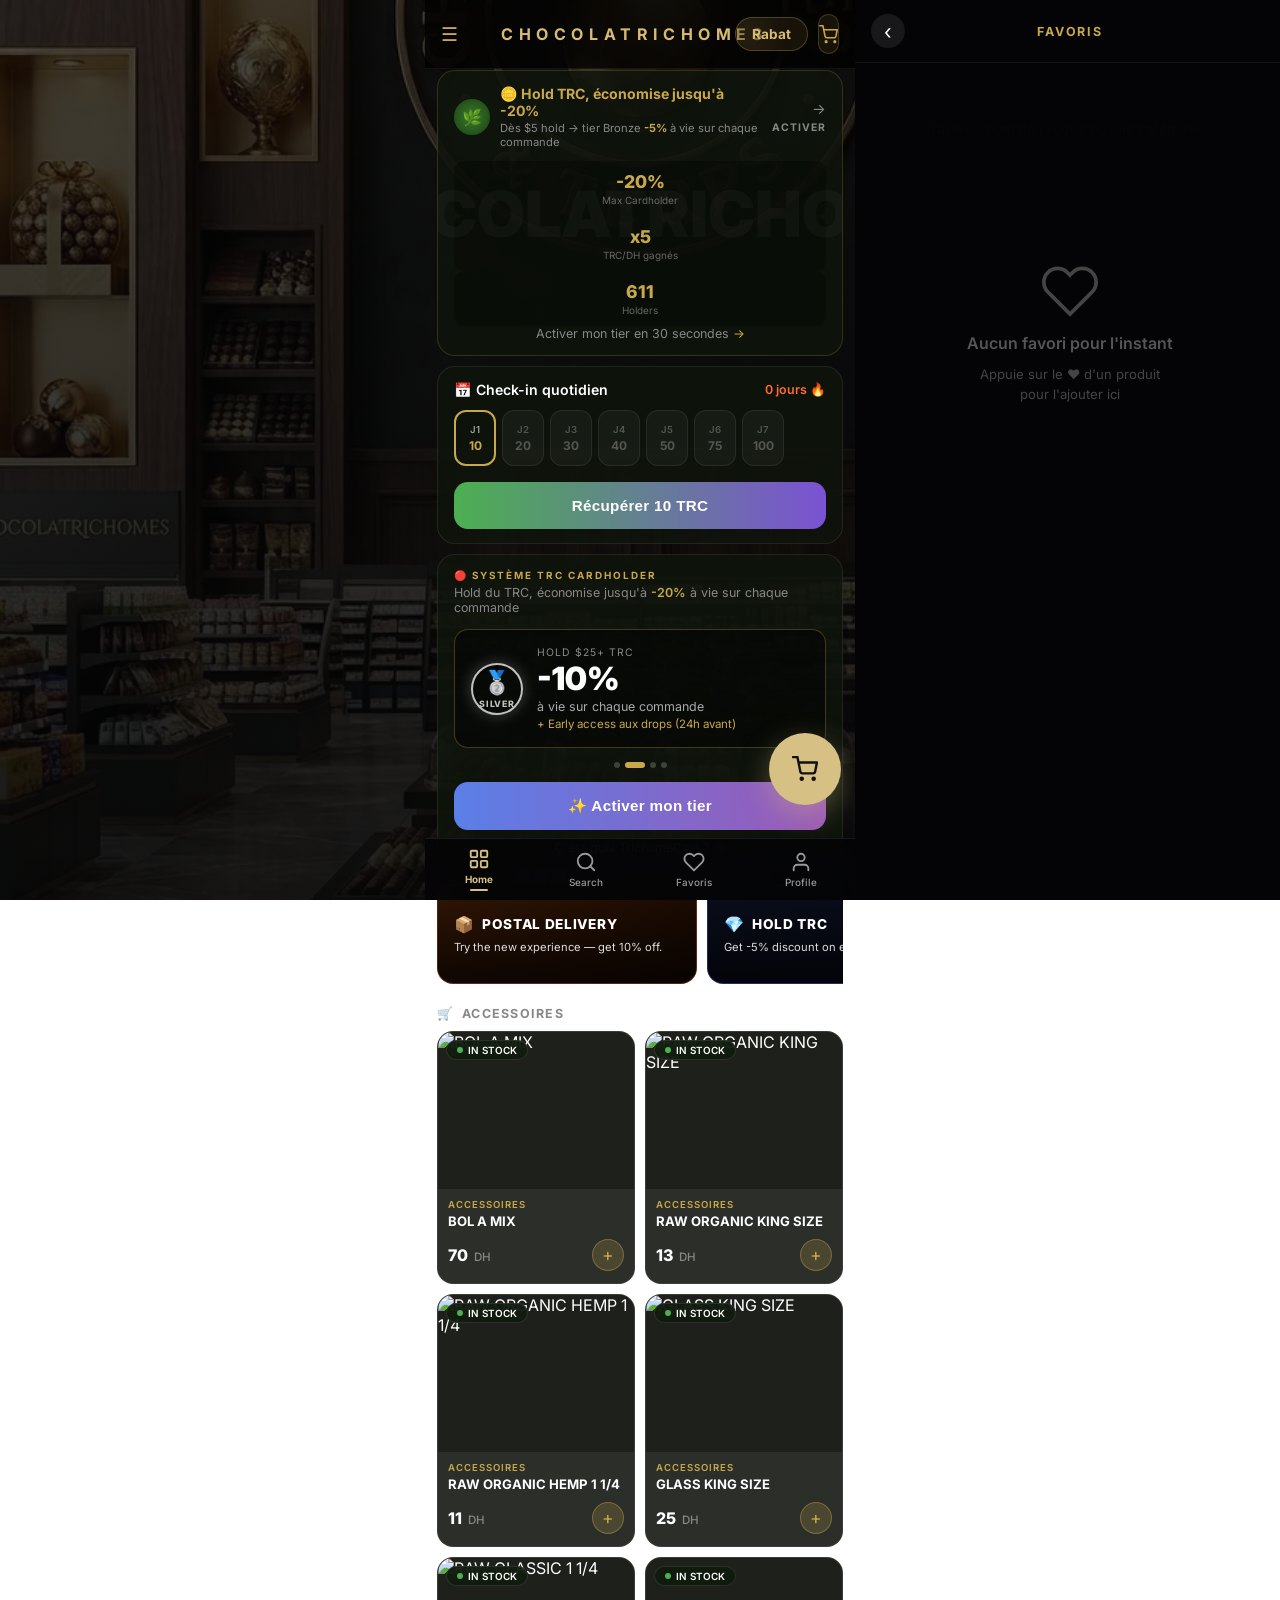
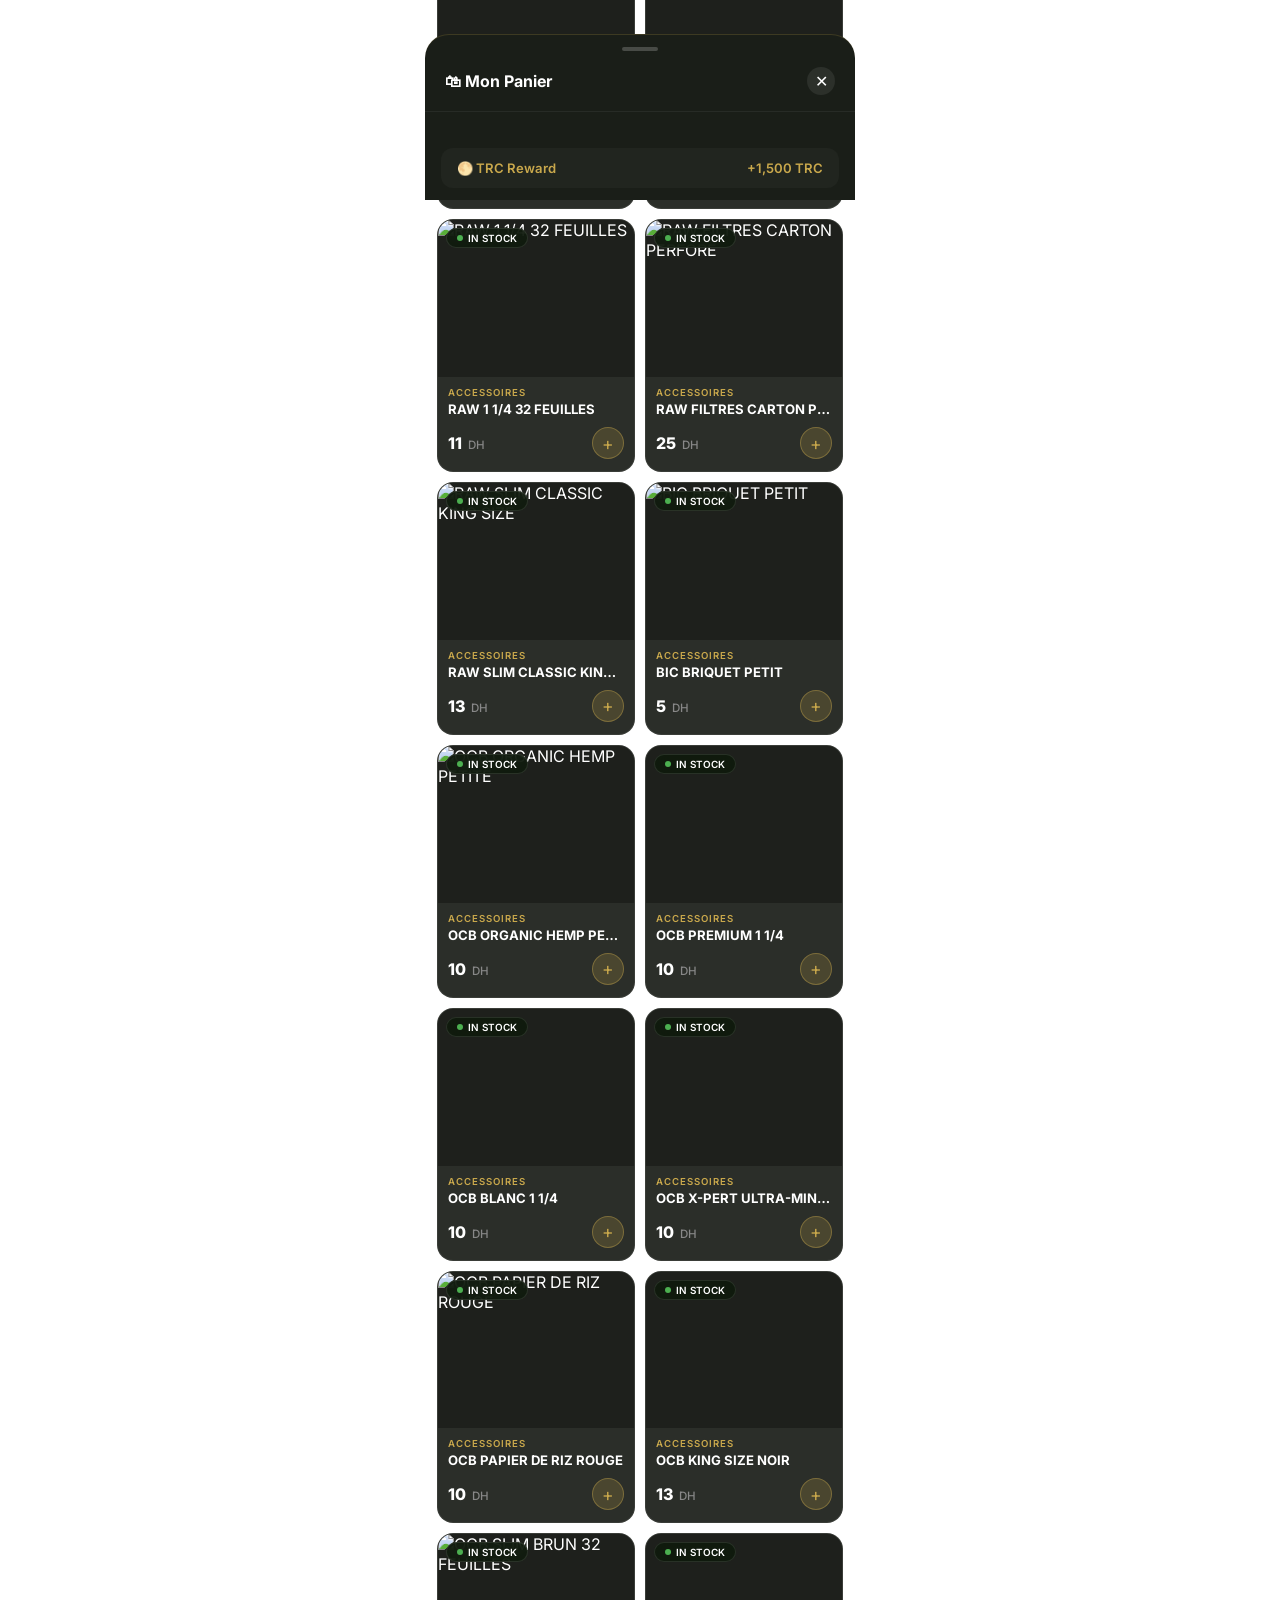
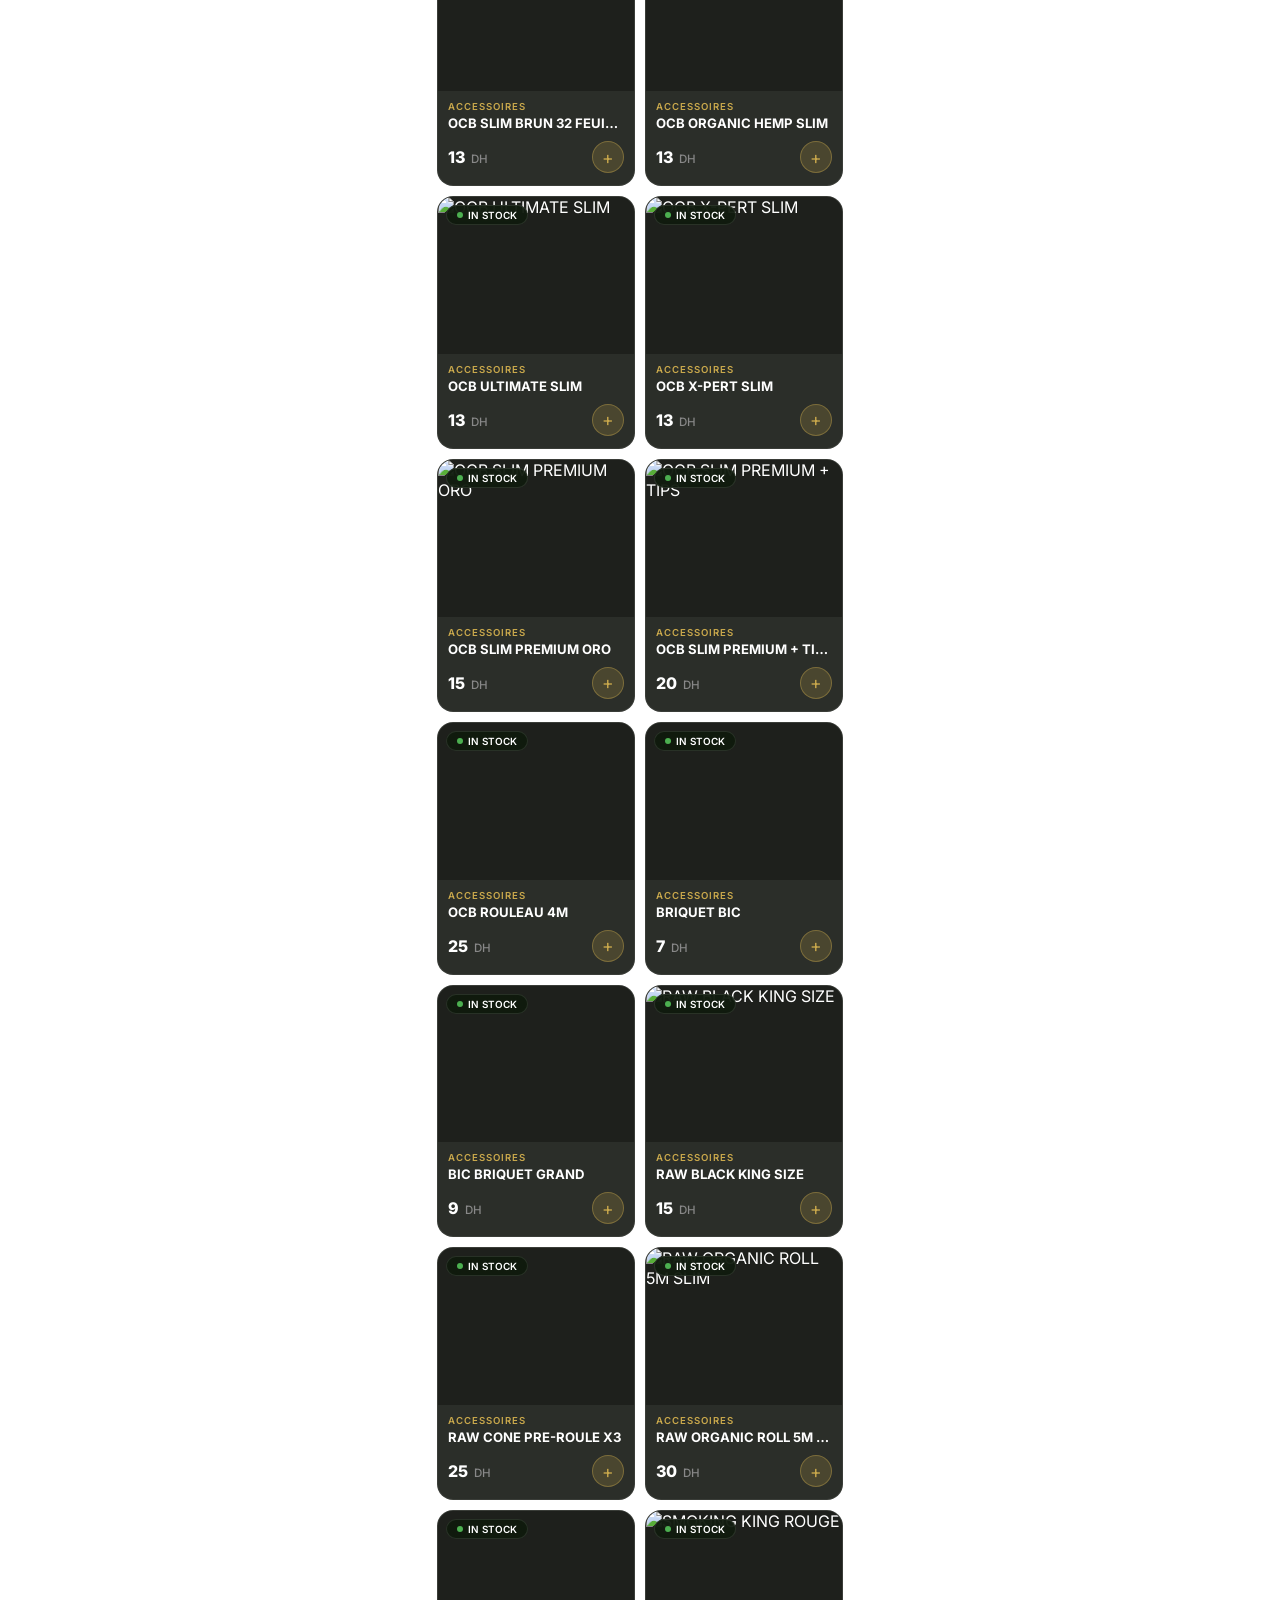
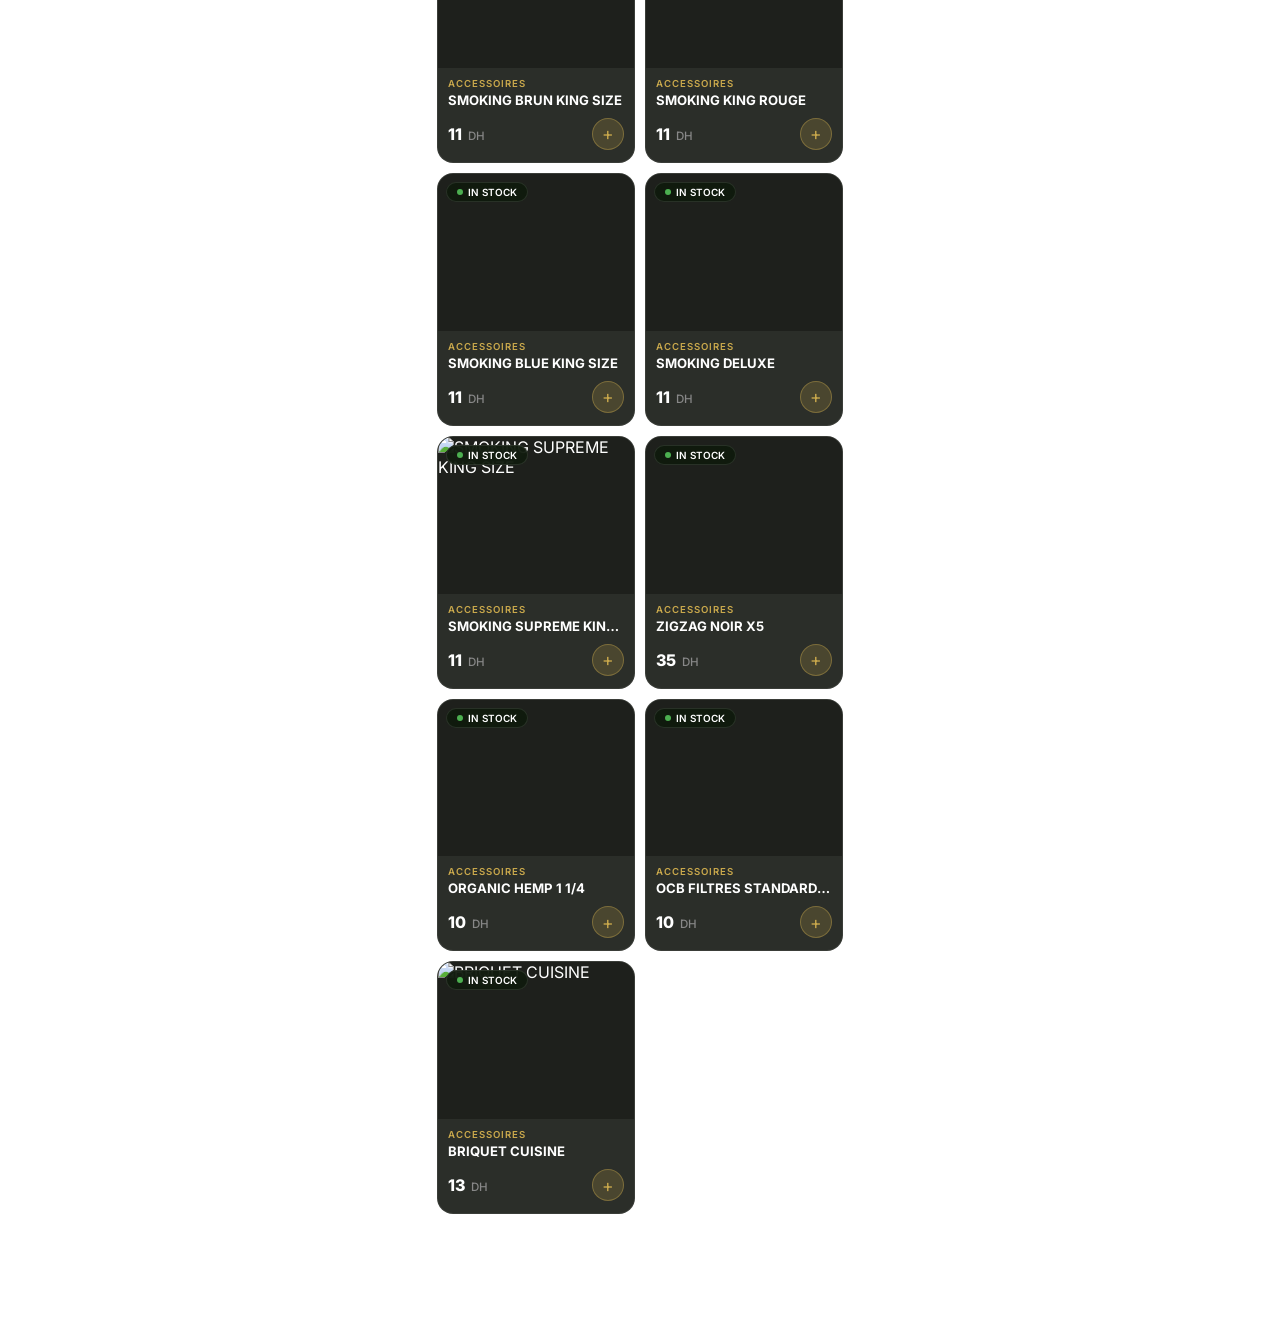
==== commit 72627c40: "Update index.html" ====
--- a/index.html
+++ b/index.html
@@ -7,7 +7,7 @@
   <link href="https://fonts.googleapis.com/css2?family=Inter:wght@300;400;500;600;700;800&display=swap" rel="stylesheet"/>
   <style>
     *{margin:0;padding:0;box-sizing:border-box;-webkit-tap-highlight-color:transparent;}
-    html,body{background:linear-gradient(rgba(3,4,5,.72),rgba(3,4,5,.88)),url('./ctt-background.webp');background-size:cover;background-position:center;background-attachment:fixed;color:#fff;font-family:'Inter',sans-serif;max-width:430px;margin:0 auto;min-height:100vh;overflow-x:hidden;} body{padding-top:58px;}
+    html{background:linear-gradient(rgba(3,4,5,.72),rgba(3,4,5,.88)),url('./ctt-background.webp');background-size:cover;background-position:center center;background-attachment:fixed;min-height:100vh;} body{color:#fff;font-family:'Inter',sans-serif;max-width:430px;margin:0 auto;min-height:100vh;overflow-x:hidden;background:transparent;} body{padding-top:58px;}
     .header{display:flex;align-items:center;justify-content:space-between;padding:14px 16px;position:fixed;top:0;left:50%;transform:translateX(-50%);width:100%;max-width:430px;z-index:200;background:rgba(0,0,0,.75);backdrop-filter:blur(24px);-webkit-backdrop-filter:blur(24px);border-bottom:1px solid rgba(255,255,255,.06);}
     .header-logo{font-size:1rem;font-weight:700;letter-spacing:.35em;color:#d7bb73;text-transform:uppercase;flex:1;text-align:center;}
     .header-left,.header-right{display:flex;align-items:center;gap:10px;min-width:60px;}
@@ -325,6 +325,18 @@
 .nav-item svg{color:#999;stroke:#999;transition:.25s;}
 .nav-item.active svg{color:#d7c083;stroke:#d7c083;}
 .nav-item.active .nav-lbl{color:#d7c083;font-weight:700;}
+
+    .city-modal{position:fixed;inset:0;background:rgba(0,0,0,0.85);z-index:900;display:none;align-items:flex-end;justify-content:center;}
+    .city-modal.open{display:flex;}
+    .city-sheet{background:#1a1e18;border-radius:24px 24px 0 0;width:100%;max-width:430px;padding:20px 0 40px;animation:slideUp 0.3s ease;}
+    .city-handle{width:36px;height:4px;background:rgba(255,255,255,0.2);border-radius:2px;margin:0 auto 16px;}
+    .city-title{font-size:0.78rem;font-weight:700;letter-spacing:0.15em;color:#c9a84c;text-transform:uppercase;text-align:center;margin-bottom:16px;}
+    .city-list{max-height:55vh;overflow-y:auto;padding:0 16px;}
+    .city-item{display:flex;align-items:center;justify-content:space-between;padding:14px 16px;border-radius:12px;cursor:pointer;transition:background 0.15s;margin-bottom:4px;}
+    .city-item:hover,.city-item.selected{background:rgba(201,168,76,0.12);}
+    .city-item-name{font-size:0.95rem;font-weight:600;color:#fff;}
+    .city-item-check{color:#c9a84c;font-size:1.1rem;opacity:0;}
+    .city-item.selected .city-item-check{opacity:1;}
   </style>
 </head>
 <body>
@@ -355,7 +367,7 @@
   <div class="header-left"><span class="hamburger" onclick="openMenu()">☰</span></div>
   <div class="header-logo">CHOCOLATRICHOMES</div>
   <div class="header-right">
-    <div class="btn-rabat">Rabat</div>
+    <div class="btn-rabat" onclick="openCityModal()" id="btnRabat">Rabat</div>
     <div class="btn-cart-h" onclick="toggleCart()"><svg width="19" height="19" viewBox="0 0 24 24" fill="none" stroke="#c9a84c" stroke-width="2" stroke-linecap="round" stroke-linejoin="round"><circle cx="9" cy="21" r="1"/><circle cx="20" cy="21" r="1"/><path d="M1 1h4l2.68 13.39a2 2 0 0 0 2 1.61h9.72a2 2 0 0 0 2-1.61L23 6H6"/></svg><div class="cart-badge" id="headerBadge"></div></div>
   </div>
 </div>
@@ -1001,7 +1013,7 @@
   const grid = document.getElementById('productsGrid');
   const title = document.getElementById('sectionTitle');
   let list;
-  if (cat === 'All') list = PRODUCTS;
+  if (cat === 'All') list = PRODUCTS.filter(p => !['Accessoires','HerbVape'].includes(p.cat));
   else if (cat === 'Most Wanted') list = PRODUCTS.filter(p => p.mostWanted);
   else if (cat === 'Drysift') list = PRODUCTS.filter(p => p.cat === 'Drysift');
   else if (cat === 'Frozen') list = PRODUCTS.filter(p => p.cat === 'Frozen');
@@ -1423,6 +1435,25 @@
   }).join('');
 }
 
+
+let currentCity = 'Rabat';
+function openCityModal() {
+  document.getElementById('cityModal').classList.add('open');
+}
+function closeCityModal(e) {
+  if (e.target === document.getElementById('cityModal')) {
+    document.getElementById('cityModal').classList.remove('open');
+  }
+}
+function selectCity(city) {
+  document.querySelectorAll('.city-item').forEach(el => el.classList.remove('selected'));
+  const el = document.getElementById('city-' + city);
+  if (el) el.classList.add('selected');
+  currentCity = city;
+  document.getElementById('btnRabat').textContent = city;
+  document.getElementById('cityModal').classList.remove('open');
+}
+
 renderProducts('Accessoires');
 </script>
 
@@ -1454,5 +1485,35 @@
   </div>
   <div class="products-grid" id="favGrid" style="display:none;padding:12px 12px 120px;"></div>
 </div>
+
+<!-- MODAL VILLE -->
+<div class="city-modal" id="cityModal" onclick="closeCityModal(event)">
+  <div class="city-sheet">
+    <div class="city-handle"></div>
+    <div class="city-title">CHOISIR TA VILLE</div>
+    <div class="city-list">
+      <div class="city-item selected" id="city-Rabat" onclick="selectCity('Rabat')"><span class="city-item-name">📍 Rabat</span><span class="city-item-check">✓</span></div>
+      <div class="city-item" id="city-Salé" onclick="selectCity('Salé')"><span class="city-item-name">🌊 Salé</span><span class="city-item-check">✓</span></div>
+      <div class="city-item" id="city-Temara" onclick="selectCity('Temara')"><span class="city-item-name">🏘 Temara</span><span class="city-item-check">✓</span></div>
+      <div class="city-item" id="city-Casablanca" onclick="selectCity('Casablanca')"><span class="city-item-name">🏙 Casablanca</span><span class="city-item-check">✓</span></div>
+      <div class="city-item" id="city-Mohammedia" onclick="selectCity('Mohammedia')"><span class="city-item-name">🏭 Mohammedia</span><span class="city-item-check">✓</span></div>
+      <div class="city-item" id="city-Marrakech" onclick="selectCity('Marrakech')"><span class="city-item-name">🌴 Marrakech</span><span class="city-item-check">✓</span></div>
+      <div class="city-item" id="city-Fès" onclick="selectCity('Fès')"><span class="city-item-name">🕌 Fès</span><span class="city-item-check">✓</span></div>
+      <div class="city-item" id="city-Tanger" onclick="selectCity('Tanger')"><span class="city-item-name">⚓ Tanger</span><span class="city-item-check">✓</span></div>
+      <div class="city-item" id="city-Tétouan" onclick="selectCity('Tétouan')"><span class="city-item-name">🏔 Tétouan</span><span class="city-item-check">✓</span></div>
+      <div class="city-item" id="city-Agadir" onclick="selectCity('Agadir')"><span class="city-item-name">🏖 Agadir</span><span class="city-item-check">✓</span></div>
+      <div class="city-item" id="city-Meknès" onclick="selectCity('Meknès')"><span class="city-item-name">🏛 Meknès</span><span class="city-item-check">✓</span></div>
+      <div class="city-item" id="city-Oujda" onclick="selectCity('Oujda')"><span class="city-item-name">🌆 Oujda</span><span class="city-item-check">✓</span></div>
+      <div class="city-item" id="city-Kénitra" onclick="selectCity('Kénitra')"><span class="city-item-name">🌿 Kénitra</span><span class="city-item-check">✓</span></div>
+      <div class="city-item" id="city-Laâyoune" onclick="selectCity('Laâyoune')"><span class="city-item-name">🏜 Laâyoune</span><span class="city-item-check">✓</span></div>
+      <div class="city-item" id="city-Dakhla" onclick="selectCity('Dakhla')"><span class="city-item-name">🌅 Dakhla</span><span class="city-item-check">✓</span></div>
+      <div class="city-item" id="city-Béni Mellal" onclick="selectCity('Béni Mellal')"><span class="city-item-name">🏞 Béni Mellal</span><span class="city-item-check">✓</span></div>
+      <div class="city-item" id="city-El Jadida" onclick="selectCity('El Jadida')"><span class="city-item-name">🌊 El Jadida</span><span class="city-item-check">✓</span></div>
+      <div class="city-item" id="city-Nador" onclick="selectCity('Nador')"><span class="city-item-name">⛵ Nador</span><span class="city-item-check">✓</span></div>
+      <div class="city-item" id="city-Settat" onclick="selectCity('Settat')"><span class="city-item-name">🌾 Settat</span><span class="city-item-check">✓</span></div>
+      <div class="city-item" id="city-Autre" onclick="selectCity('Autre')"><span class="city-item-name">📌 Autre ville</span><span class="city-item-check">✓</span></div>
+    </div>
+  </div>
+</div>
 </body>
 </html>
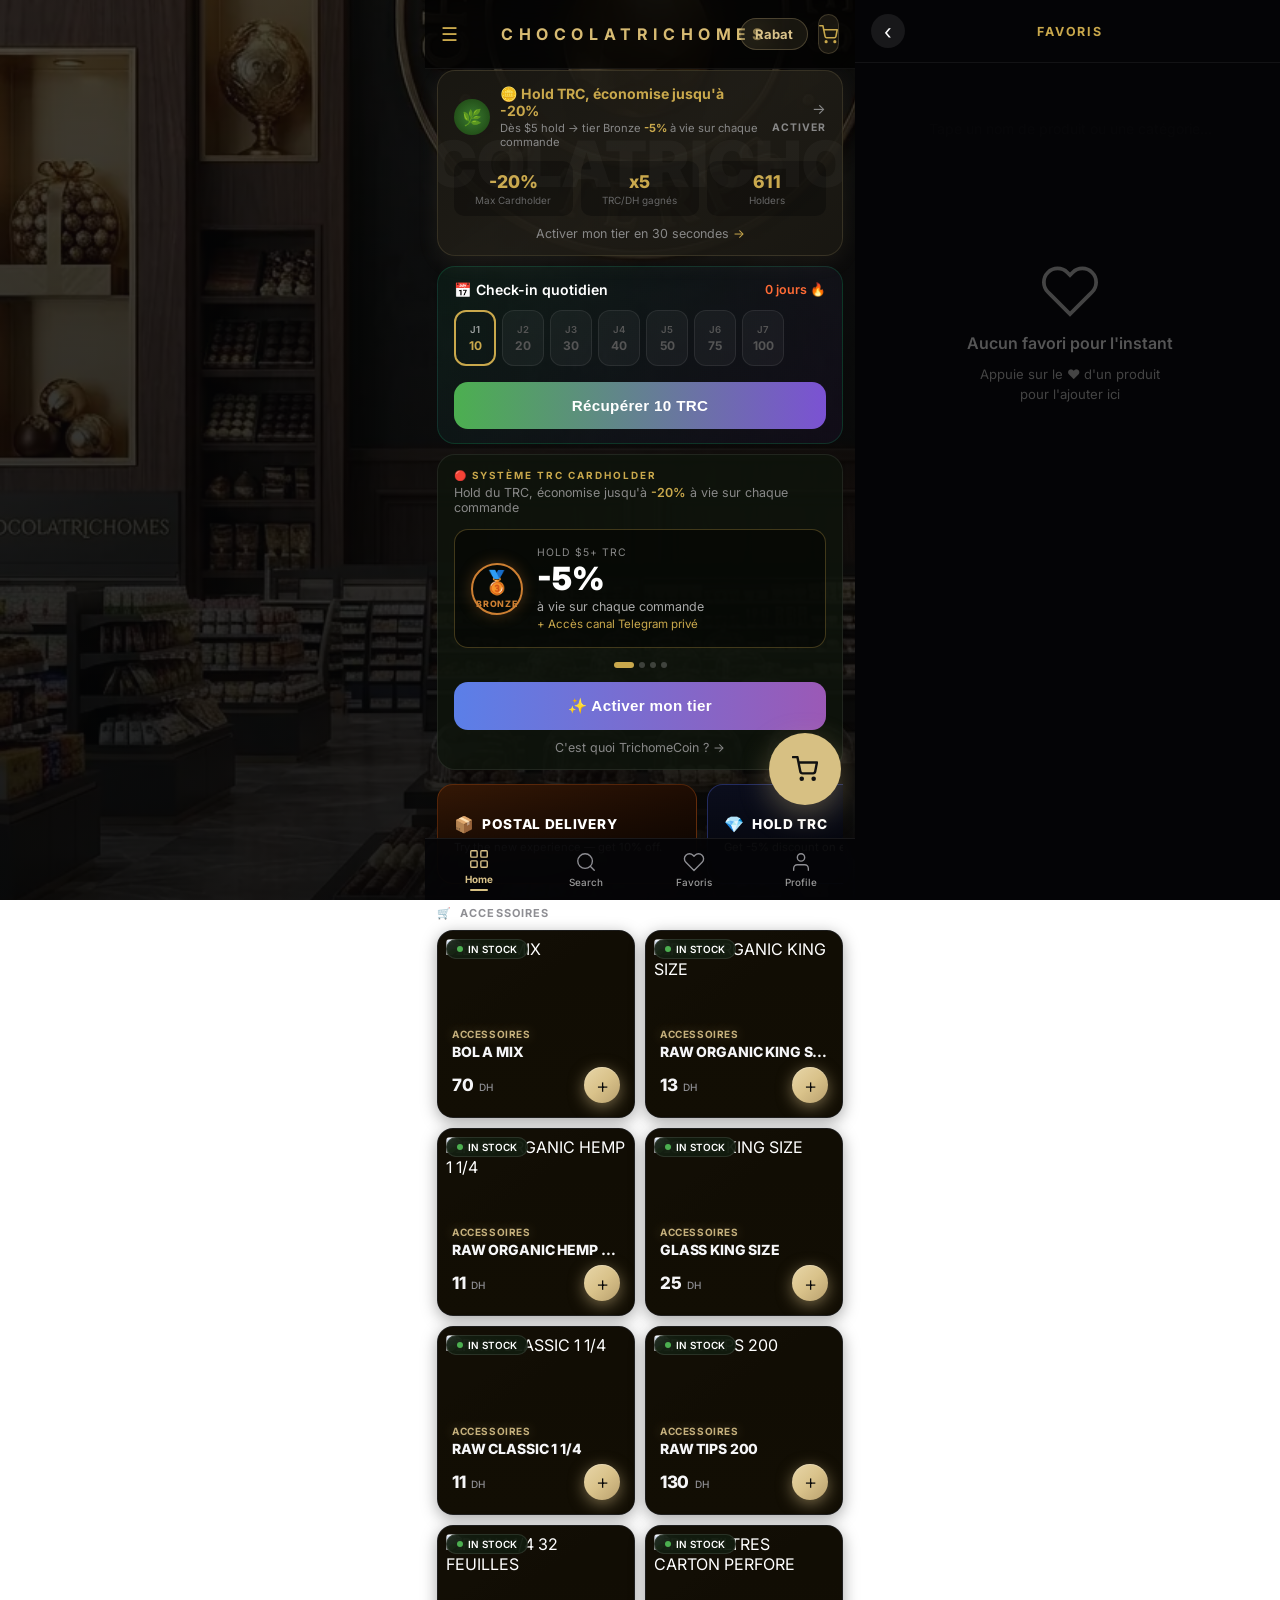
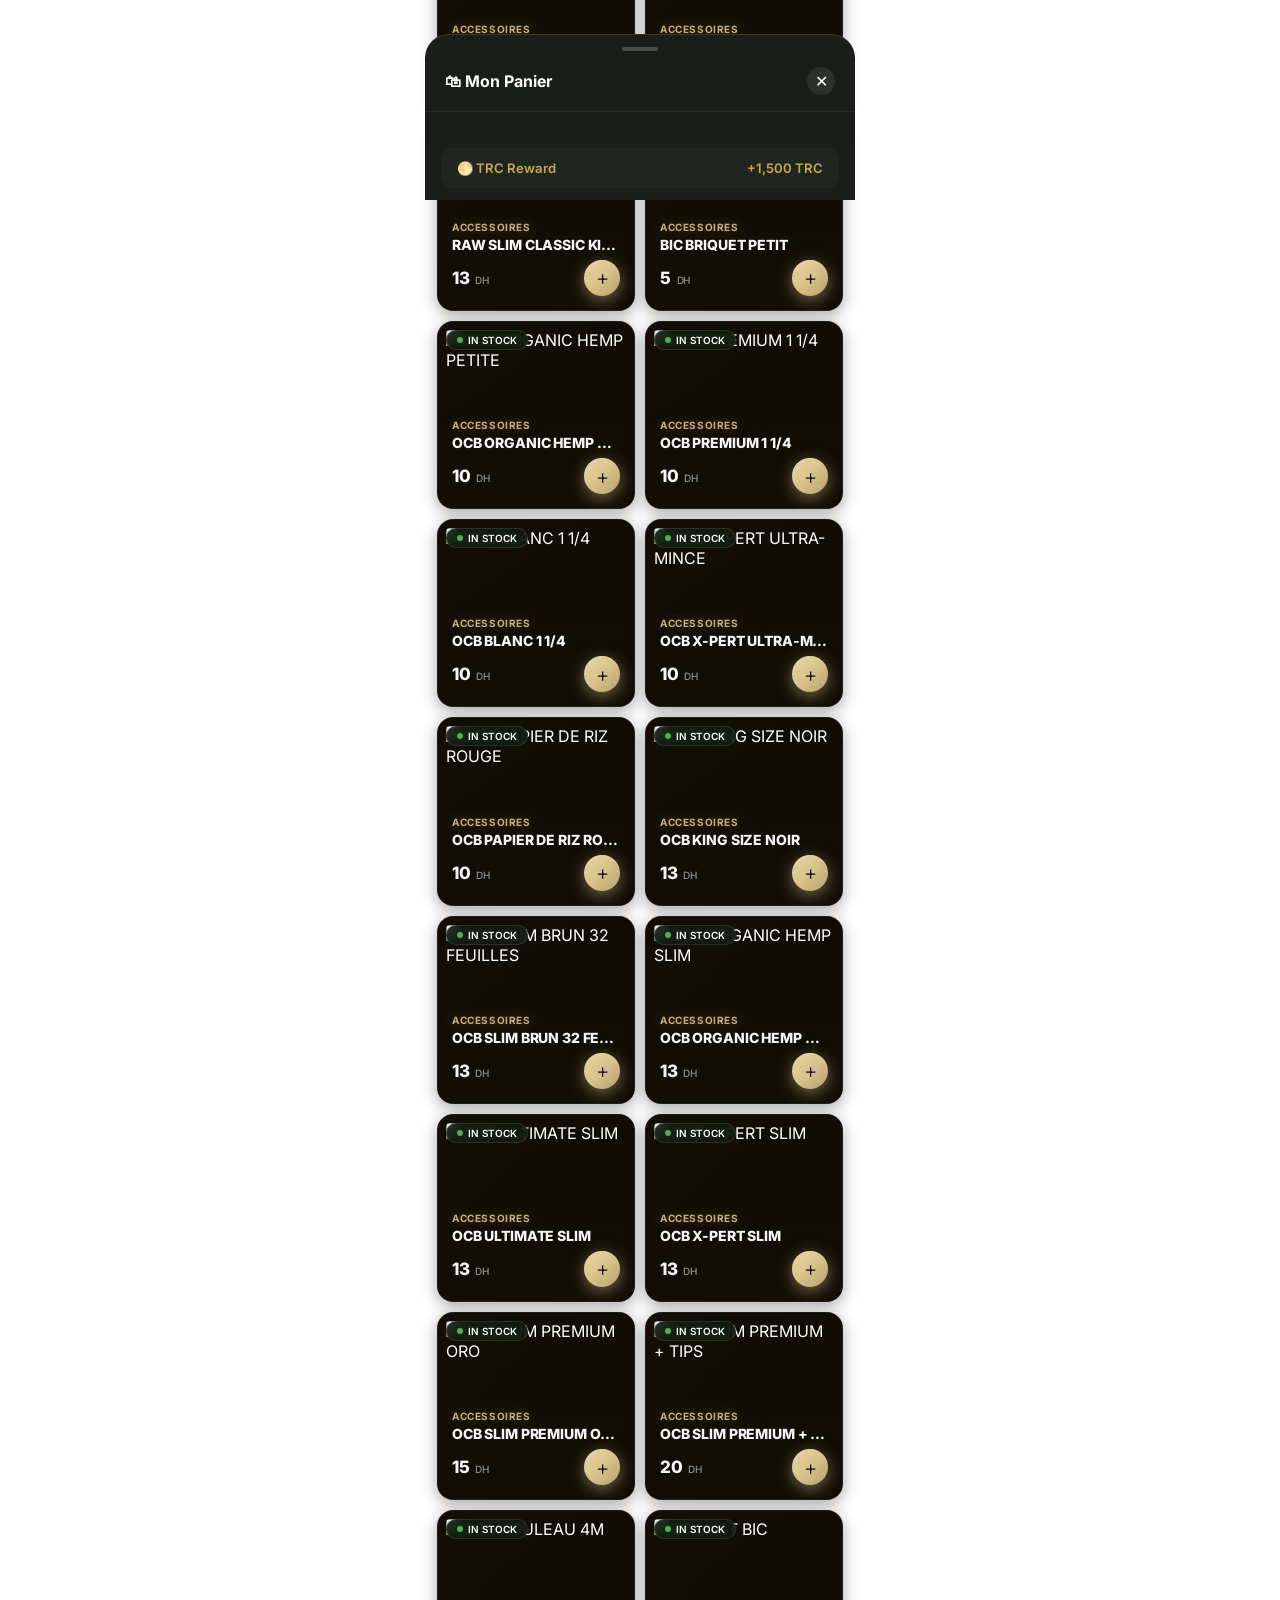
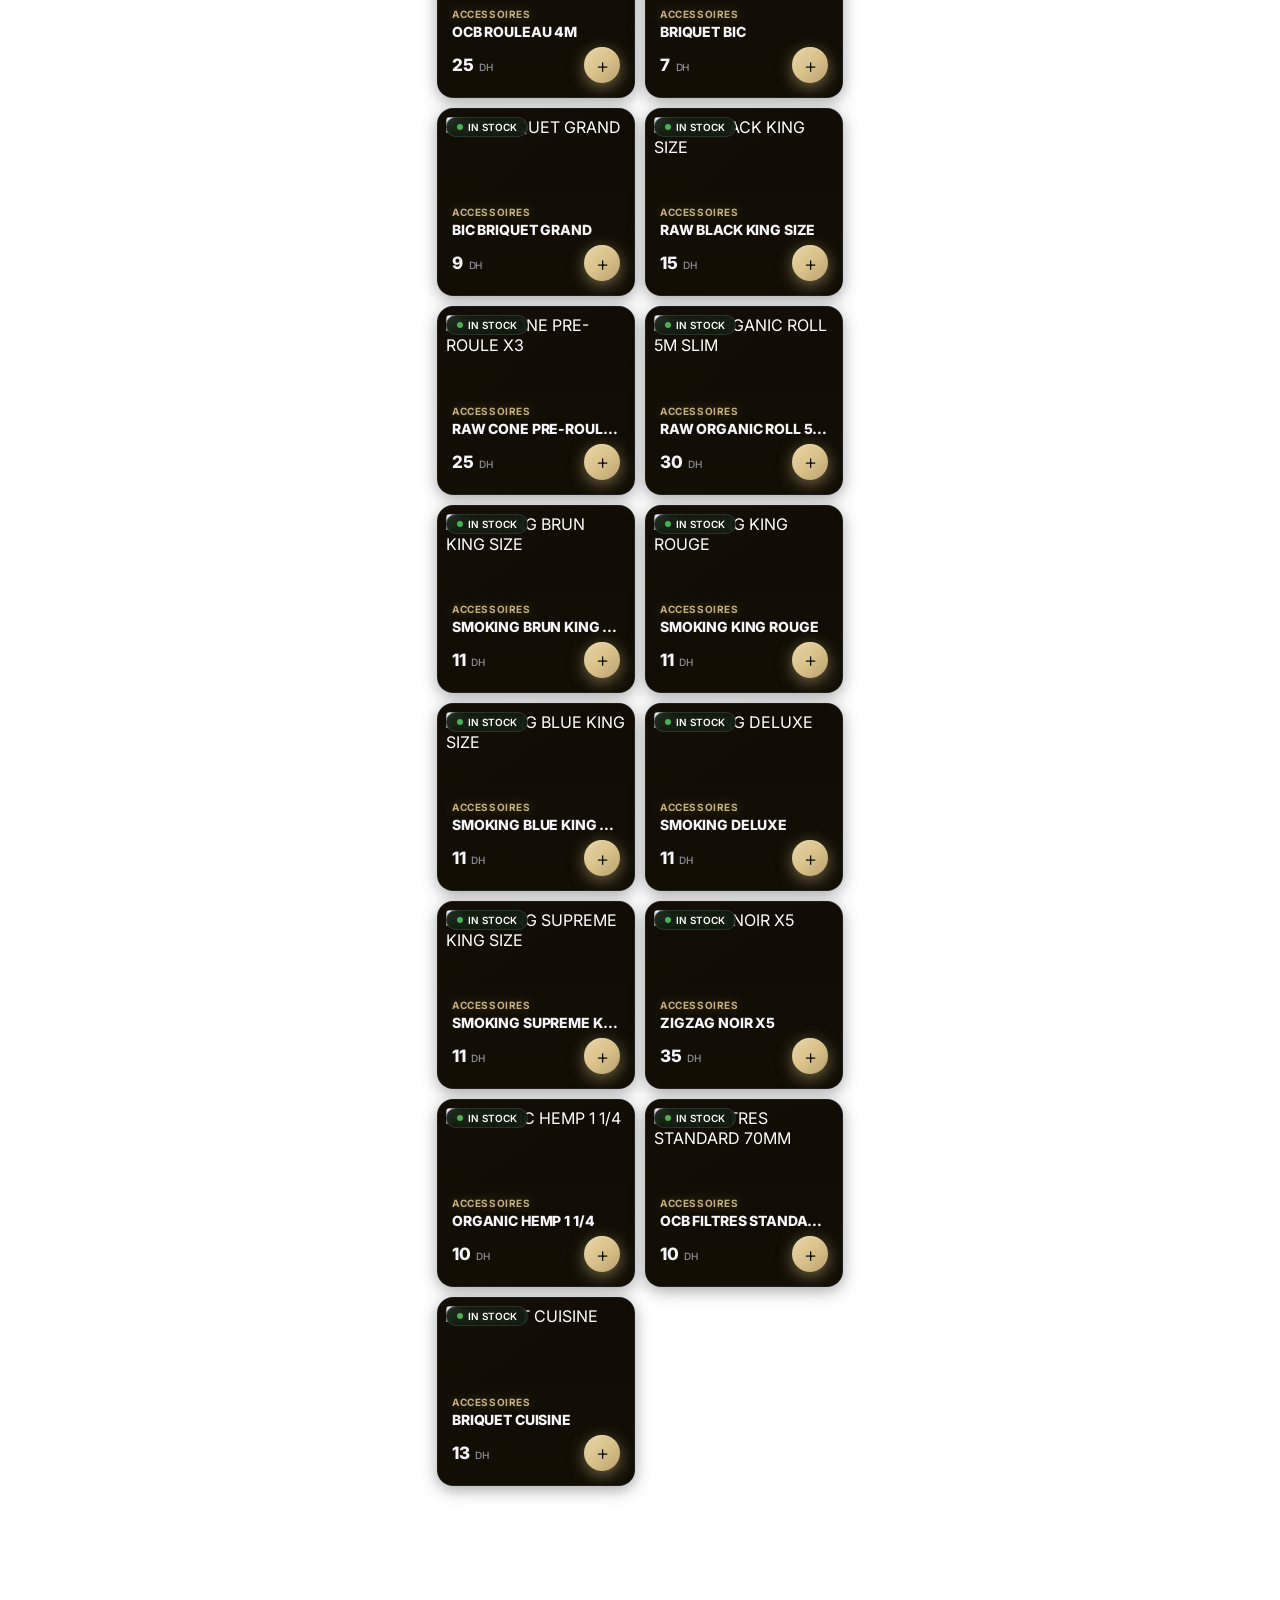
==== commit 1012fb39: "Update index.html" ====
--- a/index.html
+++ b/index.html
@@ -12,8 +12,8 @@
     .header-logo{font-size:1rem;font-weight:700;letter-spacing:.35em;color:#d7bb73;text-transform:uppercase;flex:1;text-align:center;}
     .header-left,.header-right{display:flex;align-items:center;gap:10px;min-width:60px;}
     .header-right{justify-content:flex-end;}
-    .btn-rabat{background:rgba(201,168,76,.1);border:1px solid rgba(201,168,76,.3);color:#d7bb73;font-size:.85rem;font-weight:700;padding:8px 16px;border-radius:20px;backdrop-filter:blur(15px);}
-    .btn-cart-h{background:rgba(201,168,76,.1);border:1px solid rgba(201,168,76,.25);width:40px;height:40px;border-radius:12px;display:flex;align-items:center;justify-content:center;font-size:1.1rem;cursor:pointer;position:relative;backdrop-filter:blur(15px);}
+    .btn-rabat{background:rgba(217,194,138,.1);border:1px solid rgba(217,194,138,.25);color:#D9C28A;font-size:13px;font-weight:700;padding:7px 14px;border-radius:20px;backdrop-filter:blur(15px);cursor:pointer;}
+    .btn-cart-h{background:rgba(217,194,138,.1);border:1px solid rgba(217,194,138,.2);width:40px;height:40px;border-radius:14px;display:flex;align-items:center;justify-content:center;cursor:pointer;position:relative;backdrop-filter:blur(15px);}
     .cart-badge{position:absolute;top:-5px;right:-5px;background:#c9a84c;color:#111;font-size:0.55rem;font-weight:800;width:16px;height:16px;border-radius:50%;display:none;align-items:center;justify-content:center;}
     .hamburger{font-size:1.2rem;cursor:pointer;color:#c9a84c;}
     .overlay{position:fixed;inset:0;background:rgba(0,0,0,.35);backdrop-filter:blur(10px);z-index:300;opacity:0;pointer-events:none;transition:.3s;}
@@ -29,7 +29,7 @@
     .menu-icon{width:32px;height:32px;background:rgba(255,255,255,0.06);border-radius:8px;display:flex;align-items:center;justify-content:center;font-size:0.9rem;flex-shrink:0;}
     .menu-item.active .menu-icon{background:rgba(201,168,76,0.15);}
     .menu-lbl{font-size:0.88rem;font-weight:500;color:#ccc;}
-    .trc-block{margin:12px 12px 0;background:rgba(15,20,12,0.85);border:1px solid rgba(201,168,76,0.2);border-radius:18px;padding:14px 16px;position:relative;overflow:hidden;}
+    .trc-block{margin:12px 12px 0;background:linear-gradient(145deg,rgba(26,24,18,0.9),rgba(34,31,24,0.85),rgba(26,24,18,0.9));border:1px solid rgba(217,194,138,0.14);border-radius:18px;padding:14px 16px;position:relative;overflow:hidden;box-shadow:0 6px 22px rgba(217,194,138,0.08);}
     .trc-block::before{content:'CHOCOLATRICHOMES';position:absolute;font-size:4rem;font-weight:900;color:rgba(255,255,255,0.03);top:50%;left:50%;transform:translate(-50%,-50%);white-space:nowrap;pointer-events:none;}
     .trc-hdr{display:flex;align-items:center;gap:10px;margin-bottom:12px;}
     .trc-icon{width:36px;height:36px;background:radial-gradient(circle,#3a7a30,#1a4010);border-radius:50%;display:flex;align-items:center;justify-content:center;font-size:1rem;flex-shrink:0;}
@@ -43,7 +43,7 @@
     .trc-stat-lbl{font-size:0.62rem;color:#666;margin-top:2px;}
     .trc-link{font-size:0.78rem;color:#888;text-align:center;cursor:pointer;display:block;}
     .trc-link span{color:#c9a84c;}
-    .checkin-card{margin:10px 12px 0;background:rgba(15,20,12,0.85);border:1px solid rgba(255,255,255,0.08);border-radius:18px;padding:14px 16px;}
+    .checkin-card{margin:10px 12px 0;background:linear-gradient(135deg,rgba(20,241,149,0.06),rgba(153,69,255,0.06));border:1.5px solid rgba(20,241,149,0.15);border-radius:18px;padding:14px 16px;}
     .checkin-hdr{display:flex;align-items:center;justify-content:space-between;margin-bottom:12px;}
     .checkin-title{font-size:0.88rem;font-weight:600;}
     .checkin-streak{font-size:0.78rem;color:#ff6b35;font-weight:600;}
@@ -91,28 +91,28 @@
     .promo-icon{font-size:1.4rem;flex-shrink:0;position:relative;z-index:1;}
     .promo-title{font-size:0.85rem;font-weight:800;letter-spacing:0.05em;text-transform:uppercase;position:relative;z-index:1;}
     .promo-sub{font-size:0.7rem;color:#ddd;margin-top:2px;position:relative;z-index:1;}
-    .section-hdr{display:flex;align-items:center;gap:8px;padding:18px 12px 10px;font-size:0.78rem;font-weight:700;color:#888;letter-spacing:0.1em;text-transform:uppercase;}
+    .section-hdr{display:flex;align-items:center;gap:8px;padding:18px 12px 10px;font-size:11px;font-weight:700;color:#8E8E93;letter-spacing:0.1em;text-transform:uppercase;}
     .products-grid{display:grid;grid-template-columns:1fr 1fr;gap:10px;padding:0 12px 120px;}
-    .product-card{background:rgba(20,24,18,0.9);border-radius:16px;overflow:hidden;border:1px solid rgba(255,255,255,0.07);cursor:pointer;transition:transform 0.15s;}
-    .product-card:active{transform:scale(0.97);}
+    .product-card{overflow:hidden;position:relative;cursor:pointer;border-radius:16px;border:1px solid rgba(255,255,255,0.07);background:linear-gradient(145deg,#121212 0%,#0a0a0a 100%);box-shadow:0 4px 16px rgba(0,0,0,0.35);animation:cardEnter 0.4s cubic-bezier(0.4,0,0.2,1) backwards;} @keyframes cardEnter{from{opacity:0;transform:translateY(12px)}to{opacity:1;transform:translateY(0)}}
+    .product-card:active{transform:scale(0.97);} .product-card:active .product-img-wrap img{transform:scale(1.05);}
     .product-card.out-of-stock{opacity:0.6;}
-    .product-img-wrap{position:relative;width:100%;padding-top:80%;background:#1e201c;overflow:hidden;}
-    .product-img-wrap img{position:absolute;inset:0;width:100%;height:100%;object-fit:cover;}
+    .product-img-wrap{position:relative;width:100%;padding-top:95%;background:rgba(18,14,4,0.9);overflow:hidden;}
+    .product-img-wrap img{position:absolute;inset:0;width:100%;height:100%;object-fit:contain;padding:8px;border-radius:12px;transition:transform 0.4s cubic-bezier(0.4,0,0.2,1);}
     .badge-stock{position:absolute;top:8px;left:8px;background:rgba(15,26,13,0.9);border:1px solid rgba(255,255,255,0.1);border-radius:100px;padding:3px 10px;font-size:0.62rem;font-weight:600;display:flex;align-items:center;gap:5px;backdrop-filter:blur(8px);z-index:2;}
     .badge-stock.out{background:rgba(30,0,0,0.9);}.badge-stock.last{background:rgba(40,25,0,0.9);}
     .dot-green{width:6px;height:6px;border-radius:50%;background:#4CAF50;flex-shrink:0;}
     .dot-red{width:6px;height:6px;border-radius:50%;background:#f44336;flex-shrink:0;}
     .dot-orange{width:6px;height:6px;border-radius:50%;background:#ff9800;flex-shrink:0;}
-    .product-info{padding:10px 10px 12px;}
-    .product-cat{font-size:0.6rem;color:#c9a84c;font-weight:600;text-transform:uppercase;letter-spacing:0.1em;margin-bottom:3px;}
-    .product-name{font-size:0.82rem;font-weight:700;color:#fff;margin-bottom:10px;white-space:nowrap;overflow:hidden;text-overflow:ellipsis;}
-    .product-footer{display:flex;align-items:center;justify-content:space-between;}
-    .product-price{font-size:1rem;font-weight:800;color:#fff;}
-    .product-price .unit{font-size:0.72rem;font-weight:500;color:#888;margin-left:3px;}
-    .btn-add{width:32px;height:32px;background:rgba(201,168,76,0.2);border:1px solid rgba(201,168,76,0.4);border-radius:50%;display:flex;align-items:center;justify-content:center;font-size:1.1rem;color:#c9a84c;cursor:pointer;flex-shrink:0;transition:all 0.2s;}
-    .btn-add:active{transform:scale(0.85);}
-    .btn-add.added{background:#c9a84c;color:#111;border-color:#c9a84c;}
-    .btn-add.disabled{opacity:0.3;cursor:not-allowed;}
+    .product-info{position:absolute;bottom:0;left:0;right:0;padding:48px 14px 14px;background:linear-gradient(0deg,rgba(18,14,4,0.97) 0%,rgba(18,14,4,0.75) 40%,rgba(18,14,4,0.3) 75%,transparent 100%);display:flex;flex-direction:column;gap:3px;}
+    .product-cat{font-size:10px;font-weight:700;text-transform:uppercase;letter-spacing:0.06em;color:#D9C28A;text-shadow:0 0 12px rgba(217,194,138,0.4);opacity:0.9;}
+    .product-name{font-size:14px;font-weight:800;color:#F5F5F7;white-space:nowrap;overflow:hidden;text-overflow:ellipsis;letter-spacing:-0.01em;text-transform:uppercase;}
+    .product-footer{display:flex;align-items:center;justify-content:space-between;margin-top:4px;}
+    .product-price{font-size:17px;font-weight:800;color:#F5F5F7;letter-spacing:-0.015em;}
+    .product-price .unit{font-size:10px;font-weight:500;color:#8E8E93;margin-left:2px;}
+    .btn-add{width:36px;height:36px;background:linear-gradient(135deg,#E8D6A8 0%,#D9C28A 50%,#B8A06E 100%);border:none;border-radius:50%;display:flex;align-items:center;justify-content:center;cursor:pointer;flex-shrink:0;transition:all 0.25s;box-shadow:0 4px 16px rgba(217,194,138,0.5),inset 0 1px 0 rgba(255,255,255,0.25);color:#0a0a0a;font-size:1.3rem;font-weight:300;}
+    .btn-add:active{transform:scale(0.88);}
+    .btn-add.added{background:linear-gradient(135deg,#2d5a27,#4a8c3f);color:white;box-shadow:none;}
+    .btn-add.disabled{opacity:0.3;cursor:not-allowed;background:rgba(100,100,100,0.3);box-shadow:none;}
     .avis-section{padding:0 12px 20px;}
     .avis-hero{background:linear-gradient(135deg,#1a1e18,#111310);border:1px solid rgba(201,168,76,0.2);border-radius:16px;padding:24px 20px;text-align:center;margin-bottom:16px;}
     .avis-hero-title{font-size:1.1rem;font-weight:700;margin-bottom:8px;}
@@ -322,9 +322,9 @@
 }
 
 .nav-active-dot{width:18px;height:2px;background:#d7c083;border-radius:20px;margin-top:1px;}
-.nav-item svg{color:#999;stroke:#999;transition:.25s;}
-.nav-item.active svg{color:#d7c083;stroke:#d7c083;}
-.nav-item.active .nav-lbl{color:#d7c083;font-weight:700;}
+.nav-item svg{stroke:#8E8E93;fill:none;stroke-width:1.5;transition:.25s;}
+.nav-item.active svg{stroke:#D9C28A;}
+.nav-item.active .nav-lbl{color:#D9C28A;font-weight:700;}
 
     .city-modal{position:fixed;inset:0;background:rgba(0,0,0,0.85);z-index:900;display:none;align-items:flex-end;justify-content:center;}
     .city-modal.open{display:flex;}
@@ -378,7 +378,7 @@
     <div style="flex:1"><div class="trc-title">🪙 <span>Hold TRC, économise jusqu'à -20%</span></div><div class="trc-sub">Dès $5 hold → tier Bronze <span style="color:#c9a84c;font-weight:700">-5%</span> à vie sur chaque commande</div></div>
     <div style="display:flex;flex-direction:column;align-items:flex-end;gap:4px"><div class="trc-hdr-arrow">→</div><div class="trc-act">ACTIVER</div></div>
   </div>
-  <div class="trc-stats">
+  <div style="display:grid;grid-template-columns:1fr 1fr 1fr;gap:8px;margin:12px 0 10px;">
     <div class="trc-stat"><div class="trc-stat-val">-20%</div><div class="trc-stat-lbl">Max Cardholder</div></div>
     <div class="trc-stat"><div class="trc-stat-val">x5</div><div class="trc-stat-lbl">TRC/DH gagnés</div></div>
     <div class="trc-stat"><div class="trc-stat-val" id="holdersCount">611</div><div class="trc-stat-lbl">Holders</div></div>
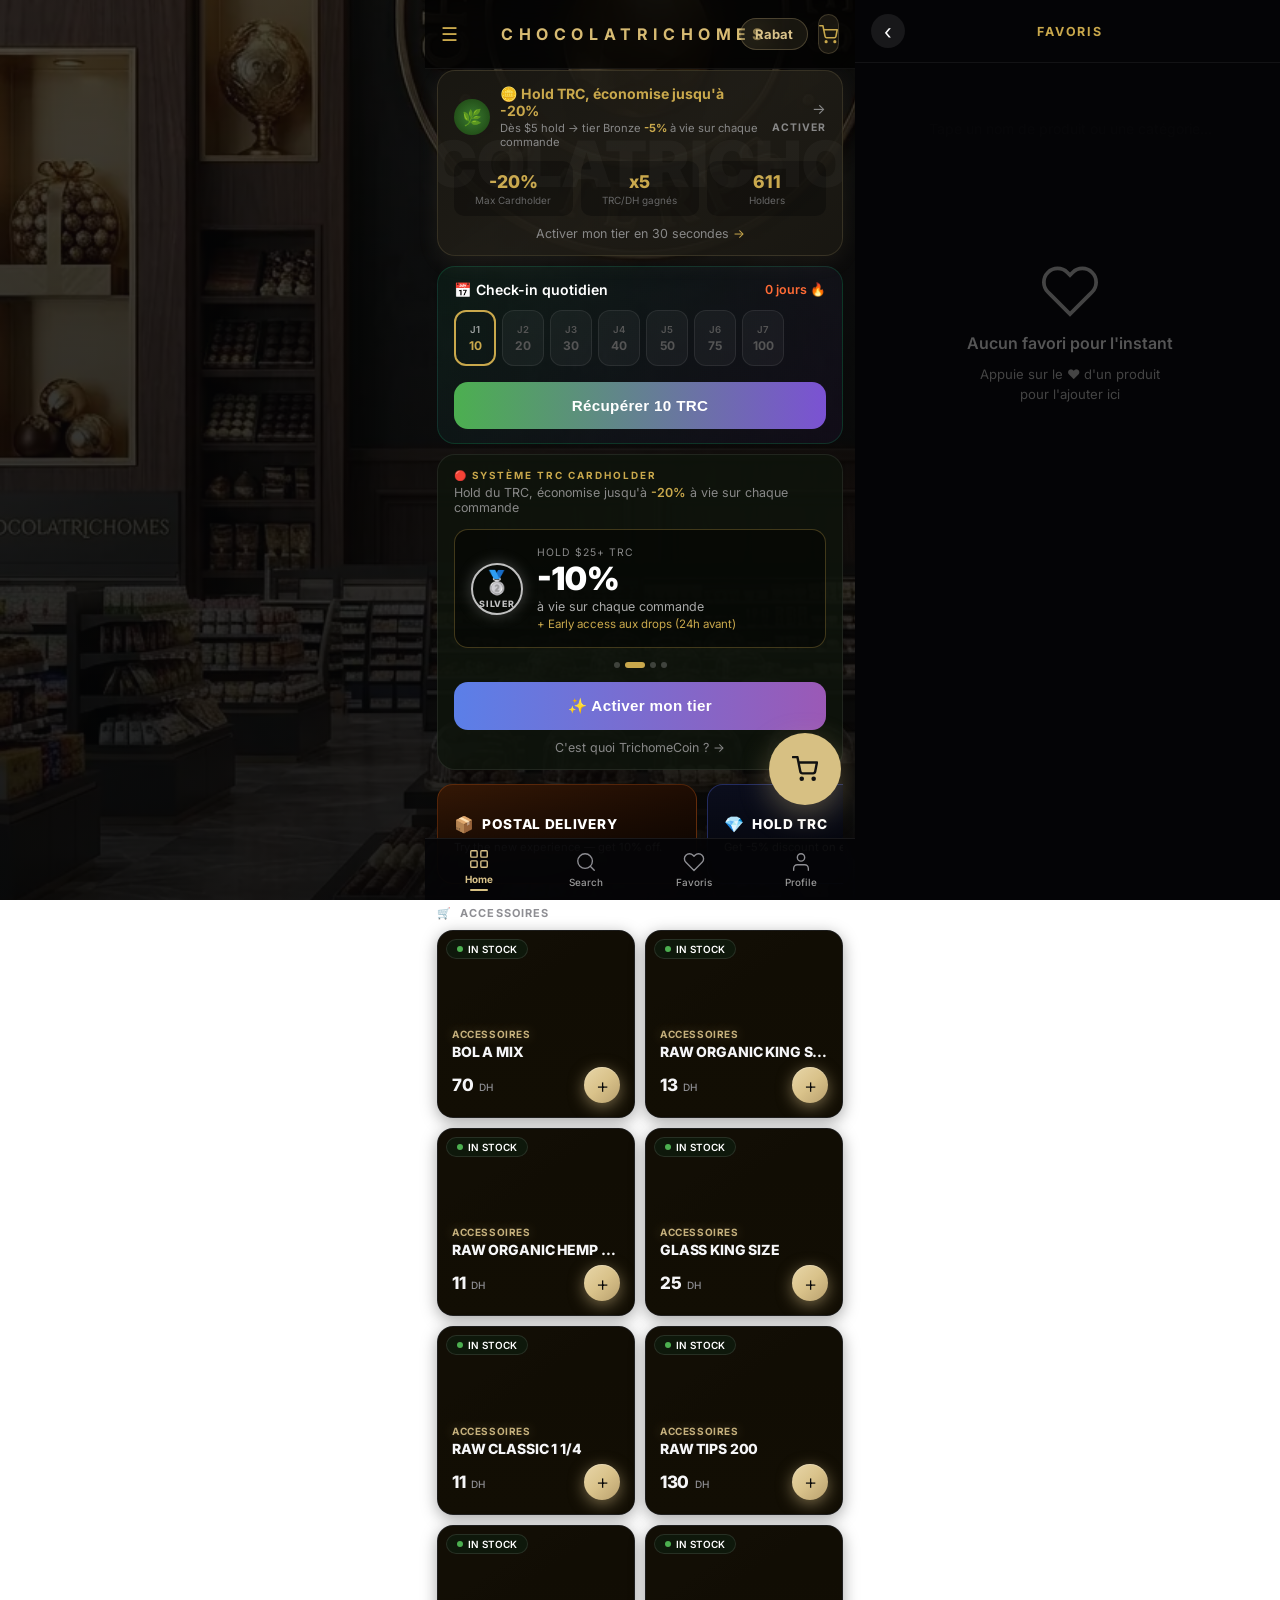
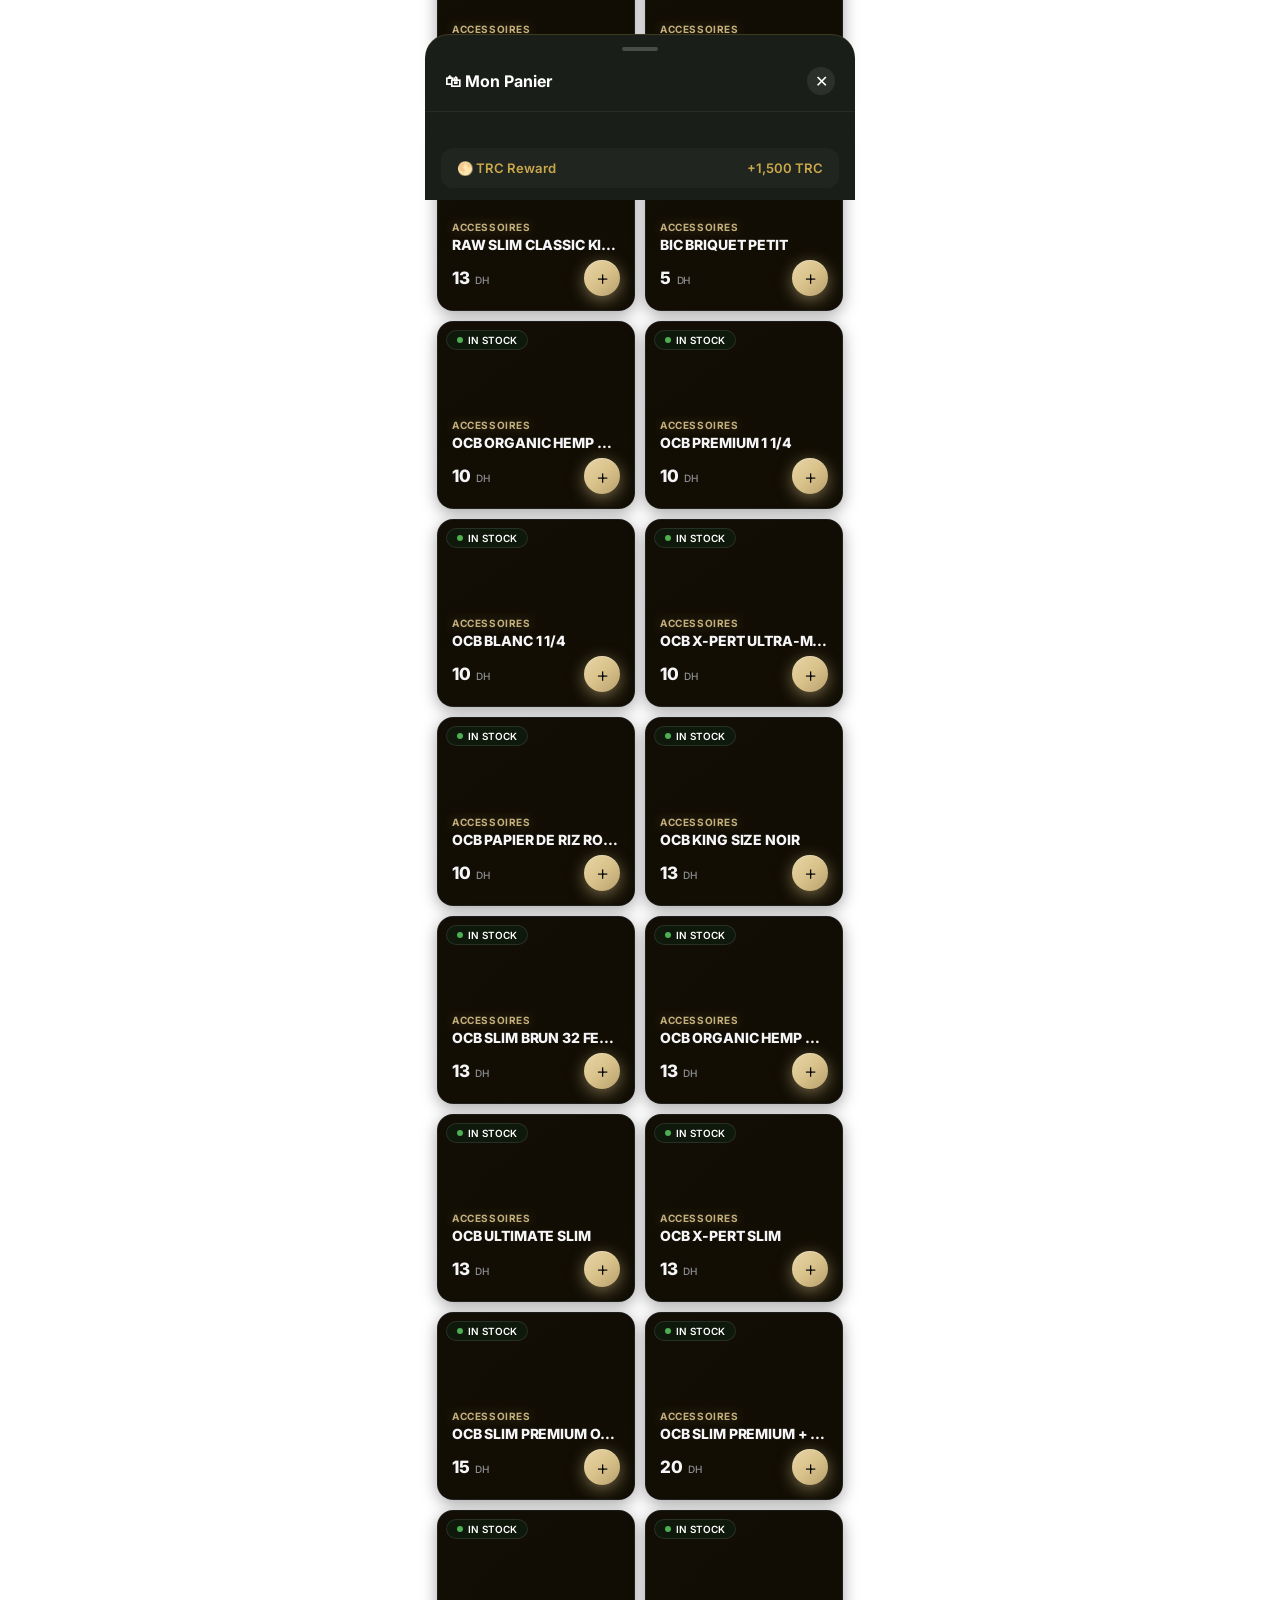
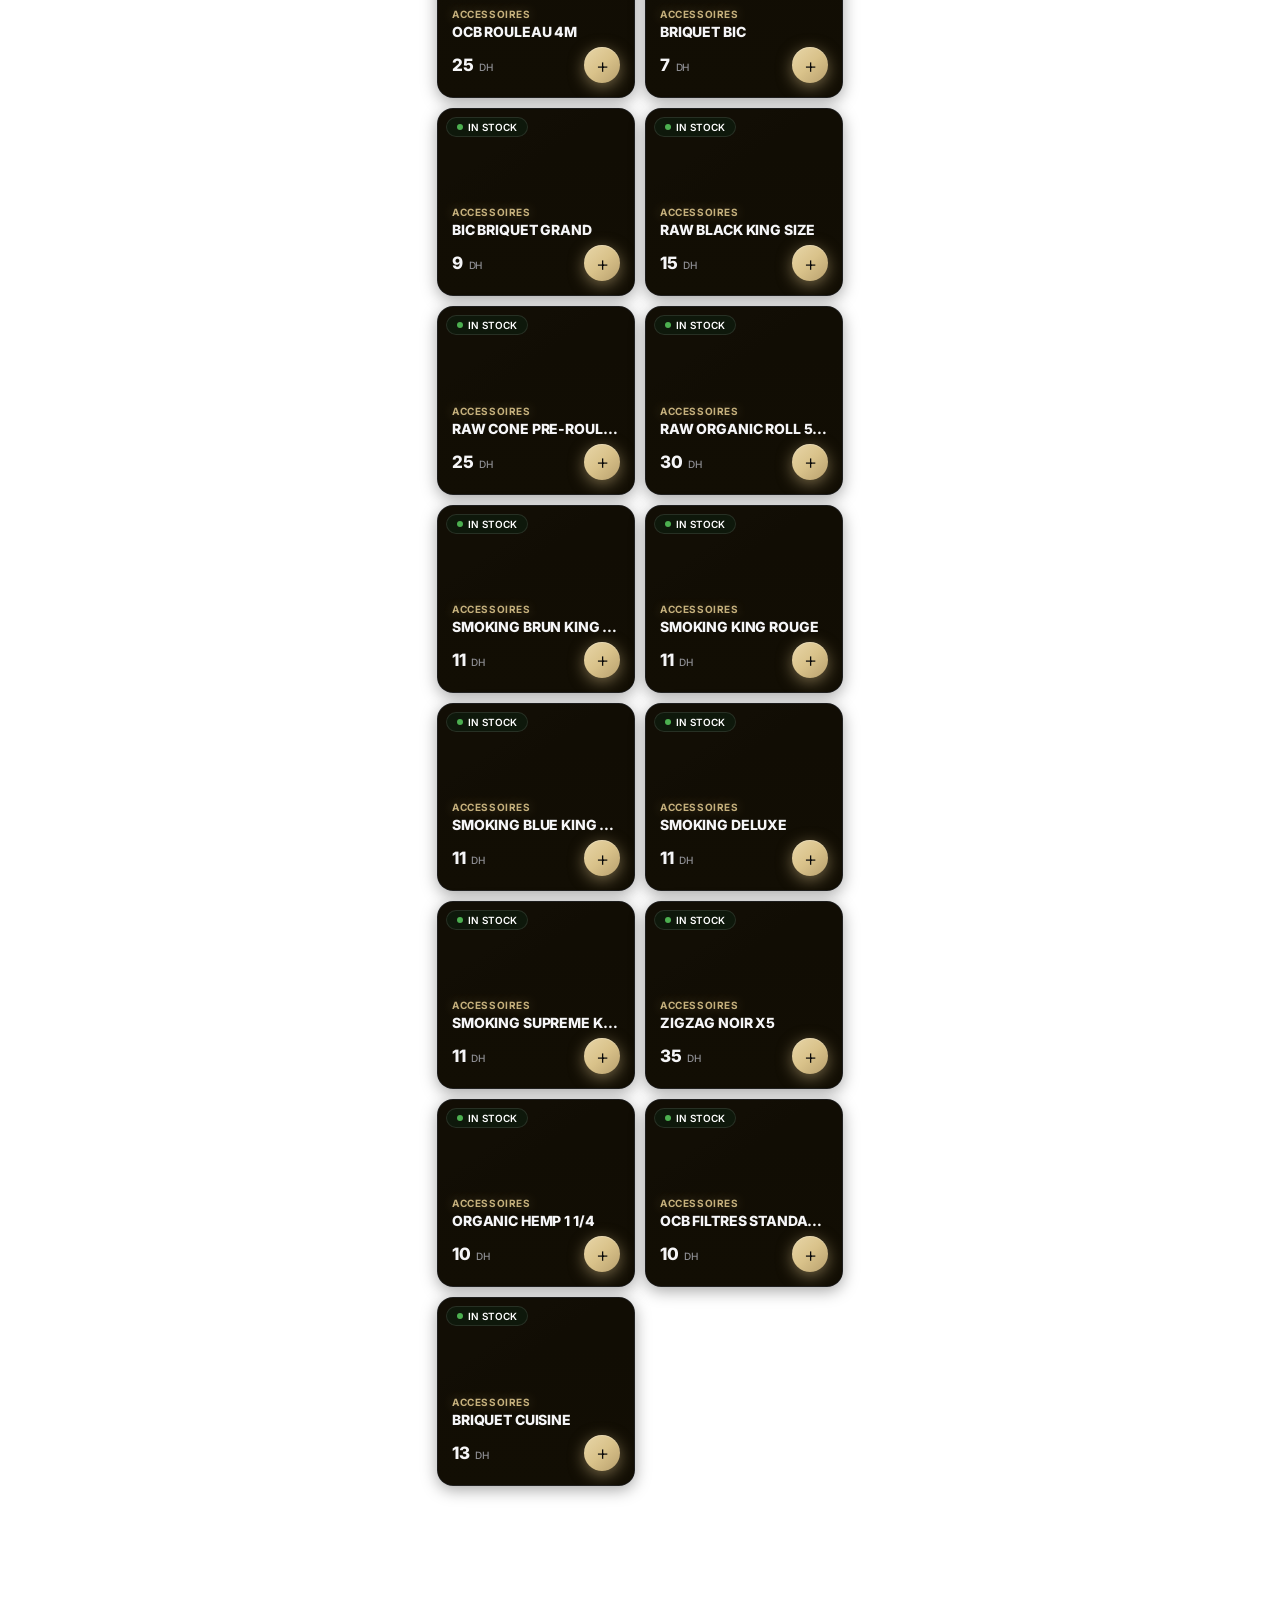
==== commit e82a0274: "Update index.html" ====
--- a/index.html
+++ b/index.html
@@ -940,12 +940,12 @@
   {id:'dirty_joy', cat:'Static', name:'DIRTY JOY STATIC BY ZKR', price:55, unit:'DH/g', stock:'in_stock', thumb:'https://chocolatrichomesandterps.mooo.com/media/images/product_114_1781108621866.jpeg', detail:'https://chocolatrichomesandterps.mooo.com/media/videos/product_114_1781108966517.mov'},
   {id:'honey_nutz', cat:'Static', name:'HONEY NUTZ STATIC BY ZKR', price:55, unit:'DH/g', stock:'in_stock', thumb:'https://chocolatrichomesandterps.mooo.com/media/images/product_113_1781108995811.jpeg', detail:'https://chocolatrichomesandterps.mooo.com/media/videos/product_113_1781109117210.mov'},
   {id:'forbidden_joy', cat:'Static', name:'FORBIDDEN JOY BY ZAKA', price:60, unit:'DH/g', stock:'out', thumb:'https://chocolatrichomesandterps.mooo.com/media/images/product_99_1776290615092.jpeg', detail:'https://streamable.com/fzpb8j'},
-  {id:'kinky_pam', cat:'Ice O\'Lator', name:'KINKY PAM 160-73U', price:180, unit:'DH/g', stock:'out', thumb:'https://placehold.co/300x300/1a2e10/4CAF50?text=🌿', detail:'https://placehold.co/300x300/1a2e10/4CAF50?text=🌿'},
+  {id:'kinky_pam', cat:'Ice O\'Lator', name:'KINKY PAM 160-73U', price:180, unit:'DH/g', stock:'in_stock', thumb:'https://chocolatrichomesandterps.mooo.com/media/images/product_99_1776290615092.jpeg', detail:'https://chocolatrichomesandterps.mooo.com/media/videos/product_99_1776290540924.mov'},
   {id:'tekmache', cat:'Beldia', name:'TEKMACHE', price:24, unit:'DH/g', stock:'out', thumb:'https://placehold.co/300x300/1a2e10/4CAF50?text=🌿', detail:'https://placehold.co/300x300/1a2e10/4CAF50?text=🌿'},
-  {id:'beldiya_issagen', cat:'Beldia', name:'BELDIYA ISSAGEN', price:30, unit:'DH/g', stock:'out', thumb:'https://placehold.co/300x300/1a2e10/4CAF50?text=🌿', detail:'https://placehold.co/300x300/1a2e10/4CAF50?text=🌿'},
-  {id:'beldia_issagen_1', cat:'Beldia', name:'BELDIA ISSAGEN #1', price:30, unit:'DH/g', stock:'out', thumb:'https://placehold.co/300x300/1a2e10/4CAF50?text=🌿', detail:'https://placehold.co/300x300/1a2e10/4CAF50?text=🌿', mostWanted:true},
-  {id:'mango_haze', cat:'Weed', name:'MANGO HAZE', price:90, unit:'DH/g', stock:'out', thumb:'https://placehold.co/300x300/1a2e10/4CAF50?text=🌿', detail:'https://placehold.co/300x300/1a2e10/4CAF50?text=🌿'},
-  {id:'chemdawg', cat:'Weed', name:'CHEMDAWG', price:80, unit:'DH/g', stock:'out', thumb:'https://placehold.co/300x300/1a2e10/4CAF50?text=🌿', detail:'https://placehold.co/300x300/1a2e10/4CAF50?text=🌿', mostWanted:true}
+  {id:'beldiya_issagen', cat:'Beldia', name:'BELDIYA ISSAGEN', price:30, unit:'DH/g', stock:'in_stock', thumb:'https://chocolatrichomesandterps.mooo.com/media/images/product_33_1775908765765.jpeg', detail:'https://chocolatrichomesandterps.mooo.com/media/videos/product_33_1775908816059.mp4'},
+  {id:'beldia_issagen_1', cat:'Beldia', name:'BELDIA ISSAGEN #1', price:30, unit:'DH/g', stock:'in_stock', thumb:'https://chocolatrichomesandterps.mooo.com/media/images/product_33_1775908765765.jpeg', detail:'https://chocolatrichomesandterps.mooo.com/media/videos/product_33_1775908816059.mp4', mostWanted:true},
+  {id:'mango_haze', cat:'Weed', name:'MANGO HAZE', price:90, unit:'DH/g', stock:'in_stock', thumb:'https://chocolatrichomesandterps.mooo.com/media/images/product_71_1775909134770.jpeg', detail:'https://chocolatrichomesandterps.mooo.com/media/videos/product_71_1775909149376.mp4'},
+  {id:'chemdawg', cat:'Weed', name:'CHEMDAWG', price:80, unit:'DH/g', stock:'in_stock', thumb:'https://chocolatrichomesandterps.mooo.com/media/images/product_20_1775908960407.jpeg', detail:'https://chocolatrichomesandterps.mooo.com/media/videos/product_20_1775908974570.mp4', mostWanted:true}
 ];
 
 let cart = {};
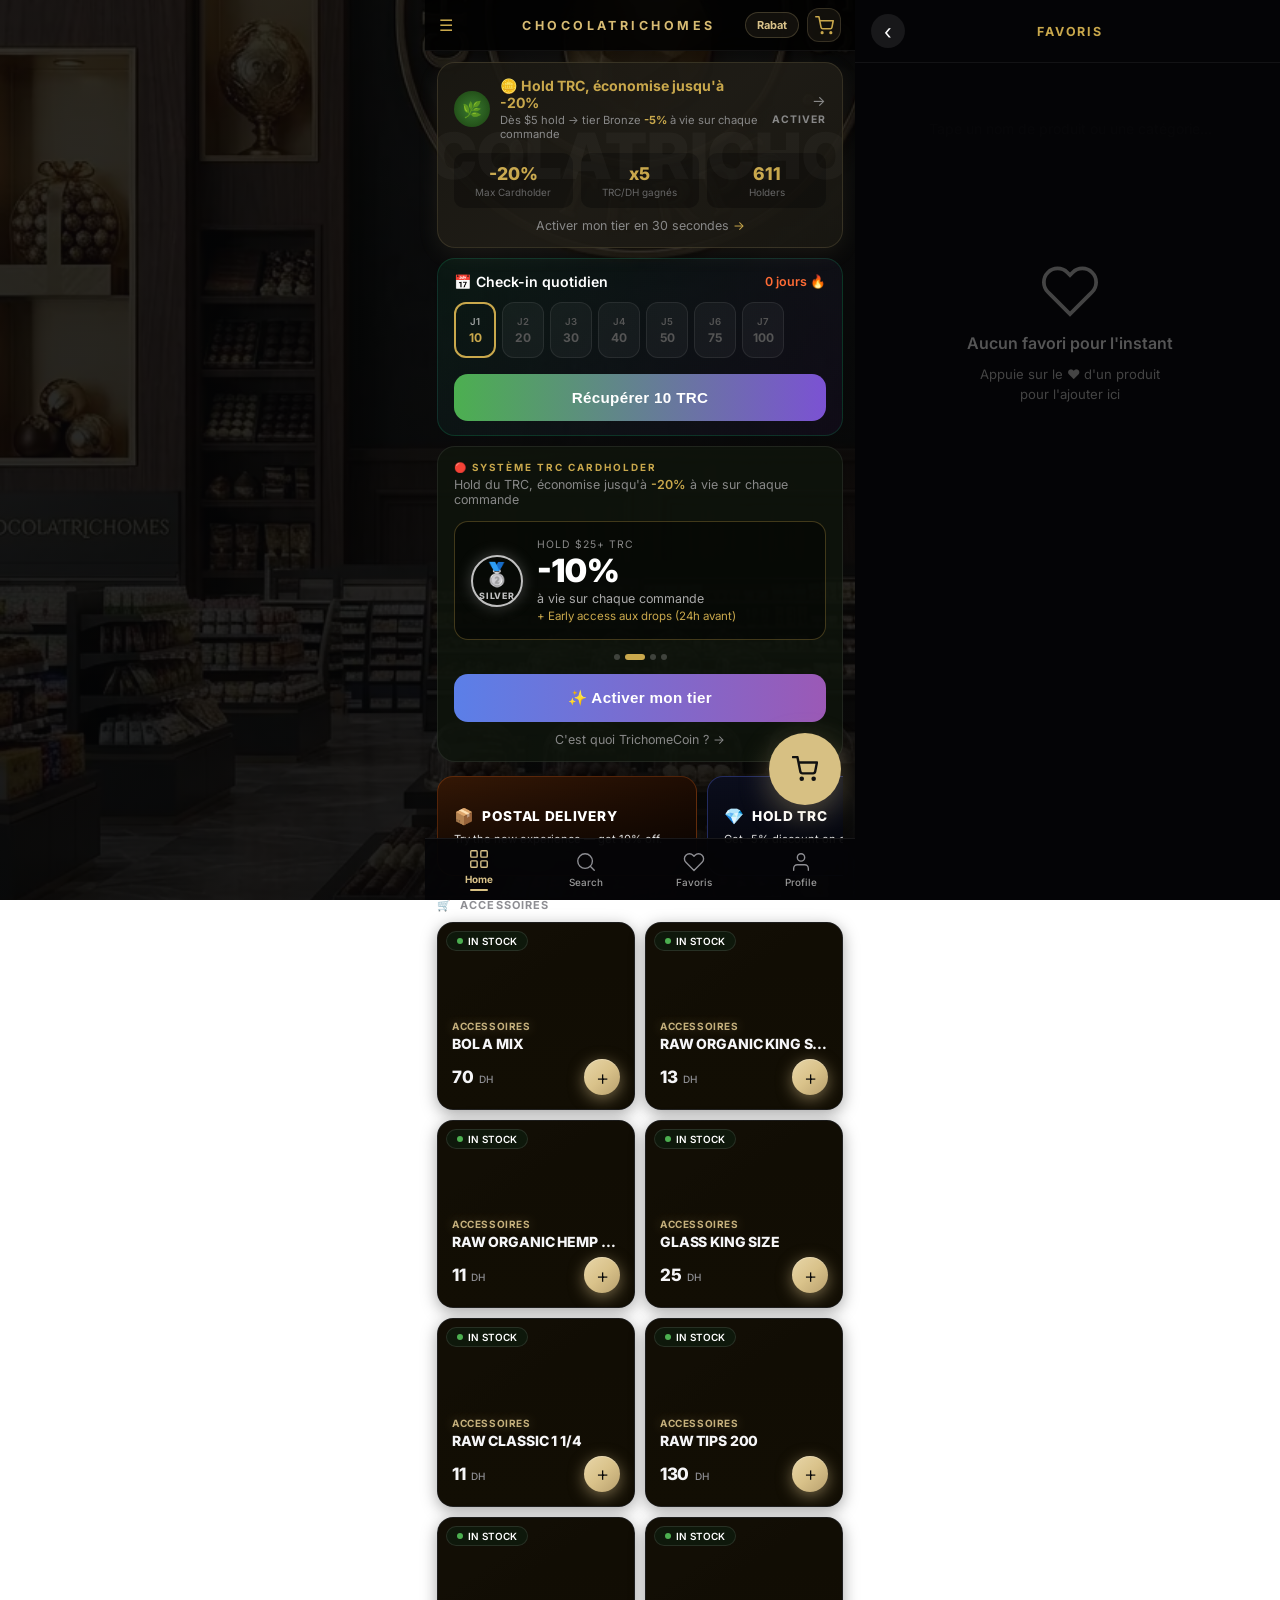
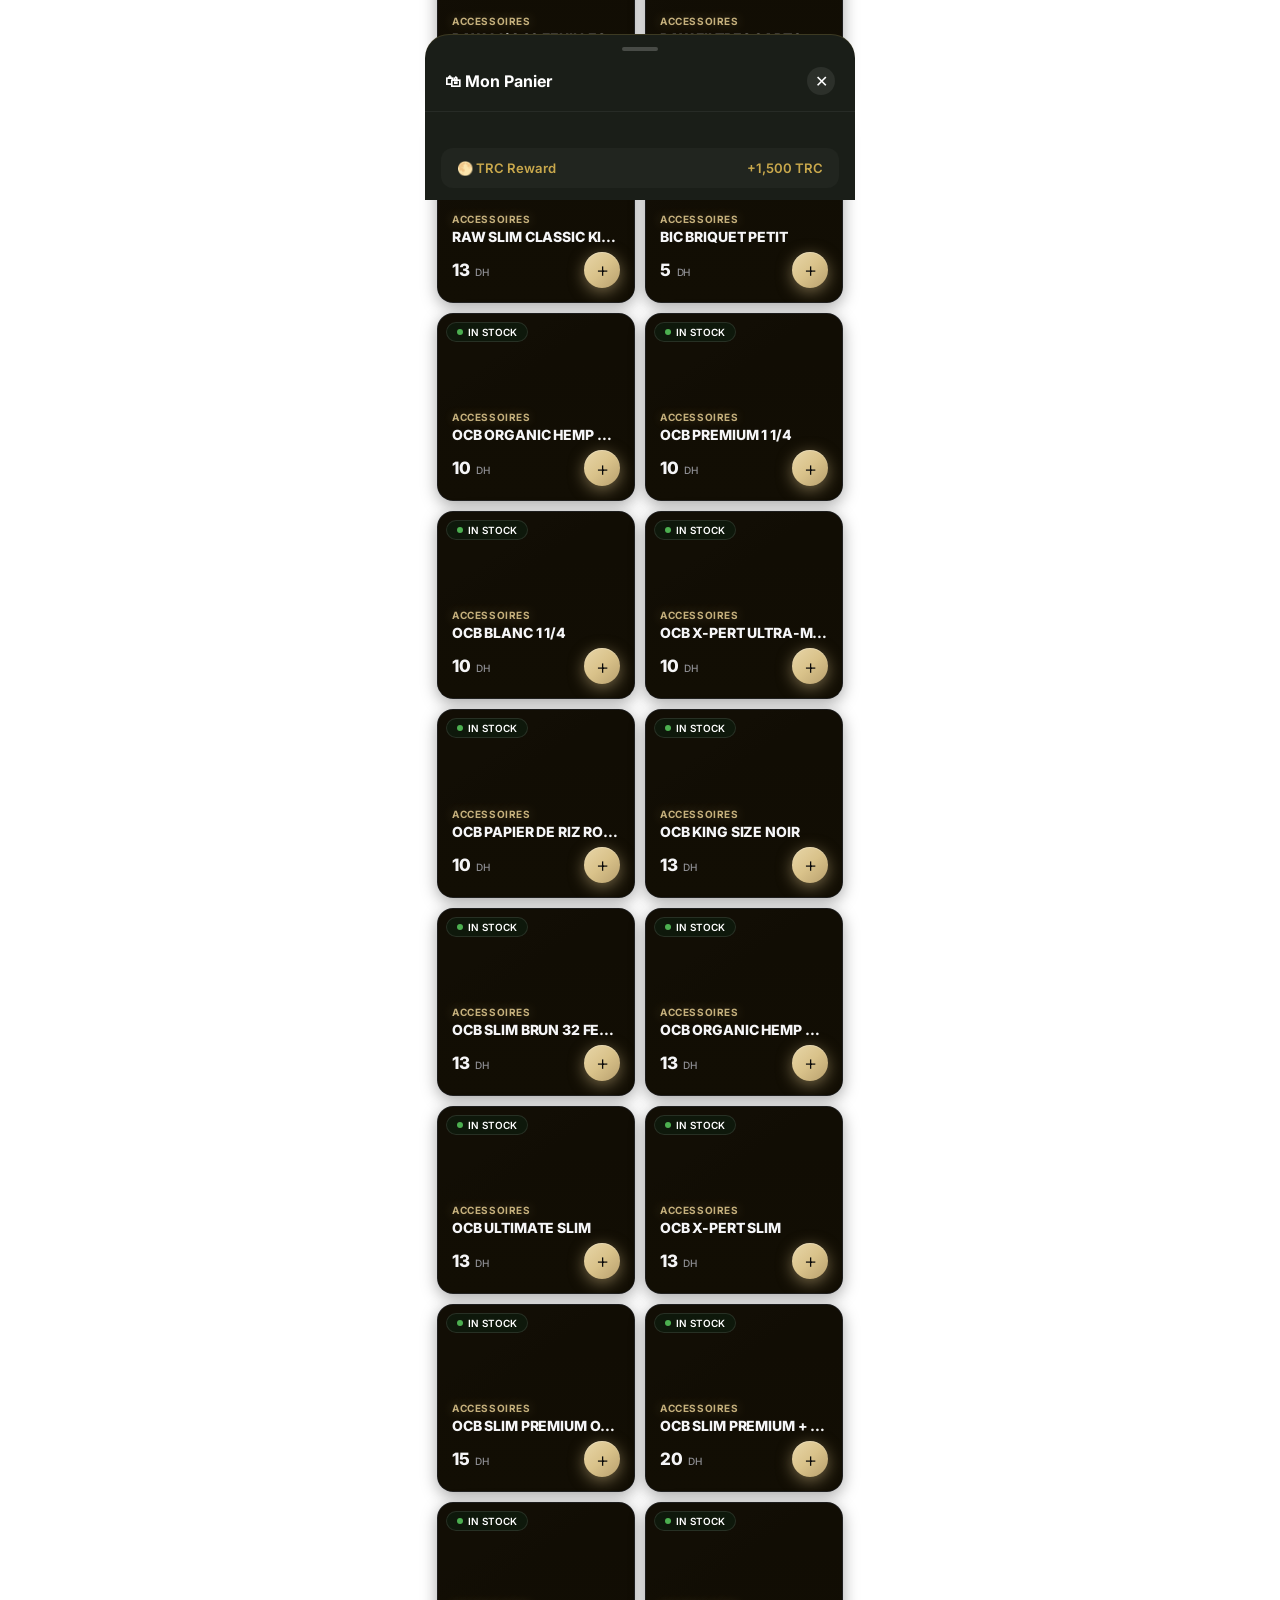
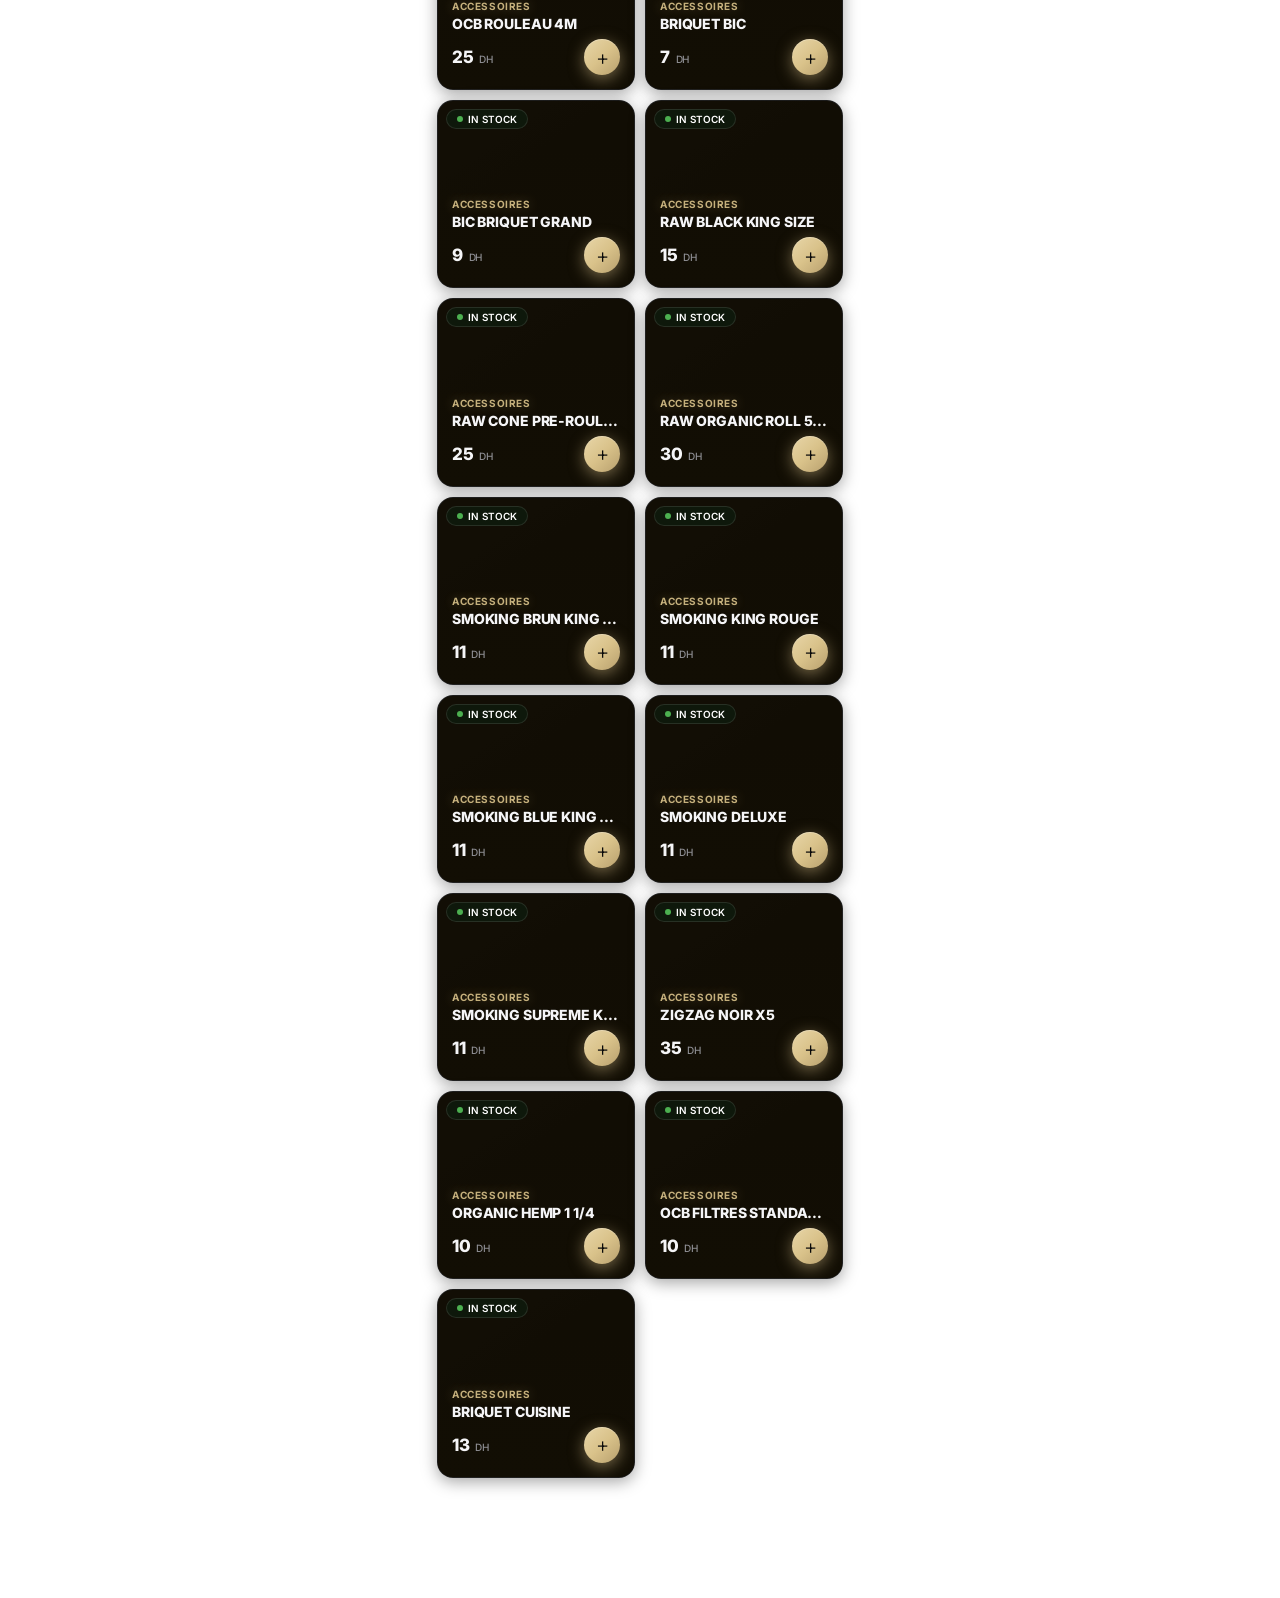
==== commit 08a8f24f: "Update index.html" ====
--- a/index.html
+++ b/index.html
@@ -7,15 +7,15 @@
   <link href="https://fonts.googleapis.com/css2?family=Inter:wght@300;400;500;600;700;800&display=swap" rel="stylesheet"/>
   <style>
     *{margin:0;padding:0;box-sizing:border-box;-webkit-tap-highlight-color:transparent;}
-    html{background:linear-gradient(rgba(3,4,5,.72),rgba(3,4,5,.88)),url('./ctt-background.webp');background-size:cover;background-position:center center;background-attachment:fixed;min-height:100vh;} body{color:#fff;font-family:'Inter',sans-serif;max-width:430px;margin:0 auto;min-height:100vh;overflow-x:hidden;background:transparent;} body{padding-top:58px;}
-    .header{display:flex;align-items:center;justify-content:space-between;padding:14px 16px;position:fixed;top:0;left:50%;transform:translateX(-50%);width:100%;max-width:430px;z-index:200;background:rgba(0,0,0,.75);backdrop-filter:blur(24px);-webkit-backdrop-filter:blur(24px);border-bottom:1px solid rgba(255,255,255,.06);}
-    .header-logo{font-size:1rem;font-weight:700;letter-spacing:.35em;color:#d7bb73;text-transform:uppercase;flex:1;text-align:center;}
-    .header-left,.header-right{display:flex;align-items:center;gap:10px;min-width:60px;}
+    html{background:linear-gradient(rgba(3,4,5,.82),rgba(3,4,5,.88)),url('./ctt-background.webp');background-size:cover;background-position:center center;background-attachment:fixed;min-height:100vh;} body{color:#fff;font-family:'Inter',sans-serif;max-width:430px;margin:0 auto;min-height:100vh;overflow-x:hidden;background:transparent;} body{padding-top:50px;}
+    .header{display:flex;align-items:center;justify-content:space-between;padding:8px 14px;position:fixed;top:0;left:50%;transform:translateX(-50%);width:100%;max-width:430px;z-index:200;background:rgba(0,0,0,.82);backdrop-filter:blur(24px);-webkit-backdrop-filter:blur(24px);border-bottom:1px solid rgba(255,255,255,.06);}
+    .header-logo{font-size:0.78rem;font-weight:700;letter-spacing:.28em;color:#d7bb73;text-transform:uppercase;flex:1;text-align:center;}
+    .header-left,.header-right{display:flex;align-items:center;gap:8px;min-width:54px;}
     .header-right{justify-content:flex-end;}
-    .btn-rabat{background:rgba(217,194,138,.1);border:1px solid rgba(217,194,138,.25);color:#D9C28A;font-size:13px;font-weight:700;padding:7px 14px;border-radius:20px;backdrop-filter:blur(15px);cursor:pointer;}
-    .btn-cart-h{background:rgba(217,194,138,.1);border:1px solid rgba(217,194,138,.2);width:40px;height:40px;border-radius:14px;display:flex;align-items:center;justify-content:center;cursor:pointer;position:relative;backdrop-filter:blur(15px);}
+    .btn-rabat{background:rgba(217,194,138,.08);border:1px solid rgba(217,194,138,.22);color:#D9C28A;font-size:11px;font-weight:700;padding:5px 11px;border-radius:20px;backdrop-filter:blur(15px);cursor:pointer;}
+    .btn-cart-h{background:rgba(217,194,138,.08);border:1px solid rgba(217,194,138,.18);width:34px;height:34px;border-radius:12px;display:flex;align-items:center;justify-content:center;cursor:pointer;position:relative;backdrop-filter:blur(15px);}
     .cart-badge{position:absolute;top:-5px;right:-5px;background:#c9a84c;color:#111;font-size:0.55rem;font-weight:800;width:16px;height:16px;border-radius:50%;display:none;align-items:center;justify-content:center;}
-    .hamburger{font-size:1.2rem;cursor:pointer;color:#c9a84c;}
+    .hamburger{font-size:1rem;cursor:pointer;color:#c9a84c;}
     .overlay{position:fixed;inset:0;background:rgba(0,0,0,.35);backdrop-filter:blur(10px);z-index:300;opacity:0;pointer-events:none;transition:.3s;}
     .overlay.open{opacity:1;pointer-events:all;}
     .side-menu{position:fixed;top:0;left:-100%;width:72%;max-width:320px;height:100%;background:rgba(12,12,16,.85);backdrop-filter:blur(24px);z-index:400;transition:.35s;border-right:1px solid rgba(255,255,255,.08);}
@@ -146,6 +146,12 @@
     .detail-type-meta{font-size:0.62rem;color:#888;text-transform:uppercase;letter-spacing:0.1em;}
     .detail-type-val{font-size:0.9rem;font-weight:600;color:#fff;margin-top:2px;}
     .qty-label{font-size:0.65rem;letter-spacing:0.2em;text-transform:uppercase;color:#888;margin:20px 0 10px;}
+    .qty-gram-btns{display:grid;grid-template-columns:1fr 1fr 1fr;gap:10px;margin-bottom:24px;}
+    .qty-gram-btn{background:#1e201c;border:1px solid rgba(201,168,76,0.25);border-radius:14px;padding:16px 8px;text-align:center;cursor:pointer;transition:all 0.2s;}
+    .qty-gram-btn:active{transform:scale(0.97);}
+    .qty-gram-btn.selected{background:rgba(201,168,76,0.12);border-color:#c9a84c;}
+    .qty-gram-val{font-size:1.1rem;font-weight:800;color:#fff;}
+    .qty-gram-price{font-size:0.78rem;color:#888;margin-top:4px;}
     .qty-selector{background:#1e201c;border:1px solid rgba(201,168,76,0.3);border-radius:14px;padding:16px;text-align:center;cursor:pointer;margin-bottom:24px;transition:background 0.2s;}
     .qty-selector:hover{background:rgba(201,168,76,0.08);}
     .qty-x{font-size:1.1rem;font-weight:800;color:#fff;}
@@ -471,10 +477,7 @@
     <div class="detail-desc" id="detailDesc">Essential smoking accessories — lighters, rolling papers, grinders, and more. Quality gear for the everyday smoker.</div>
     <div class="detail-type-row"><div class="detail-type-icon">📦</div><div><div class="detail-type-meta">TYPE</div><div class="detail-type-val" id="detailTypeName">Accessoire</div></div></div>
     <div class="qty-label">SELECTIONNER LA QUANTITE</div>
-    <div class="qty-selector" id="qtySelector" onclick="changeDetailQty()">
-      <div class="qty-x" id="detailQtyX">×1</div>
-      <div class="qty-dh" id="detailQtyDh"></div>
-    </div>
+    <div id="qtyContent"></div>
     <div class="avis-title-sm">Avis clients</div>
     <div class="avis-empty">Aucun avis pour ce produit</div>
     <div class="avis-link">Laisser un commentaire</div>
@@ -1065,7 +1068,8 @@
   const p = PRODUCTS.find(x => x.id === id);
   if (!p) return;
   detailProduct = p;
-  detailQty = 1;
+  const isGram = p.unit && p.unit.includes('/g');
+  detailQty = isGram ? 25 : 1;
   const mediaWrap = document.getElementById('detailMediaWrap');
   const mediaSrc = p.detail || p.thumb;
   if (mediaSrc && mediaSrc.includes('streamable.com')) {
@@ -1114,8 +1118,30 @@
 function closeDetail() { document.getElementById('detailPage').classList.remove('open'); }
 function updateDetailQty() {
   if (!detailProduct) return;
-  document.getElementById('detailQtyX').textContent = 'x' + detailQty;
-  document.getElementById('detailQtyDh').textContent = (detailProduct.price * detailQty).toFixed(2) + ' ' + detailProduct.unit;
+  const isGram = detailProduct.unit && detailProduct.unit.includes('/g');
+  const qtyContent = document.getElementById('qtyContent');
+  if (!qtyContent) return;
+  if (isGram) {
+    const gramOptions = [25, 50, 100];
+    qtyContent.innerHTML = `<div class="qty-gram-btns">` +
+      gramOptions.map(g => {
+        const price = (detailProduct.price * g).toFixed(0);
+        const sel = detailQty === g ? ' selected' : '';
+        return `<div class="qty-gram-btn${sel}" onclick="selectGram(${g})">
+          <div class="qty-gram-val">${g}g</div>
+          <div class="qty-gram-price">${price} DH</div>
+        </div>`;
+      }).join('') + `</div>`;
+  } else {
+    qtyContent.innerHTML = `<div class="qty-selector" onclick="changeDetailQty()">
+      <div class="qty-x" id="detailQtyX">×${detailQty}</div>
+      <div class="qty-dh" id="detailQtyDh">${(detailProduct.price * detailQty).toFixed(2)} ${detailProduct.unit}</div>
+    </div>`;
+  }
+}
+function selectGram(g) {
+  detailQty = g;
+  updateDetailQty();
 }
 function changeDetailQty() {
   detailQty = detailQty < 10 ? detailQty + 1 : 1;
@@ -1124,24 +1150,32 @@
 function updateDetailCartBtn() {
   if (!detailProduct) return;
   const btn = document.getElementById('btnAddToCart');
+  const isGram = detailProduct.unit && detailProduct.unit.includes('/g');
   const inCart = cart[detailProduct.id] || 0;
+  const qty = detailQty || (isGram ? 25 : 1);
+  const totalPrice = (detailProduct.price * qty).toFixed(0);
   if (detailProduct.stock === 'out') {
     btn.className = 'btn-add-to-cart out';
     btn.textContent = 'RUPTURE DE STOCK';
   } else if (inCart > 0) {
     btn.className = 'btn-add-to-cart added';
-    btn.textContent = 'DANS LE PANIER (' + inCart + ')';
+    btn.textContent = 'DANS LE PANIER (' + (isGram ? inCart + 'g' : inCart) + ')';
   } else {
     btn.className = 'btn-add-to-cart';
-    btn.textContent = 'ADD TO CART - ' + detailProduct.price + ' ' + detailProduct.unit;
+    btn.textContent = isGram ? `ADD ${qty}g — ${totalPrice} DH` : `ADD TO CART — ${detailProduct.price} ${detailProduct.unit}`;
   }
 }
 function addFromDetail() {
   if (!detailProduct || detailProduct.stock === 'out') return;
-  cart[detailProduct.id] = (cart[detailProduct.id] || 0) + detailQty;
+  const isGram = detailProduct.unit && detailProduct.unit.includes('/g');
+  const qty = isGram ? detailQty : detailQty;
+  // Store as {qty, isGram} so cart knows the unit
+  if (!cart[detailProduct.id]) cart[detailProduct.id] = 0;
+  cart[detailProduct.id] += qty;
   updateBadges();
   updateDetailCartBtn();
-  showToast(detailProduct.name + ' ajoute!');
+  const totalPrice = (detailProduct.price * qty).toFixed(0);
+  showToast(detailProduct.name + (isGram ? ' ' + qty + 'g' : '') + ' — ' + totalPrice + ' DH');
   renderProducts(currentCat);
 }
 function quickAdd(id) {
@@ -1369,8 +1403,46 @@
   if (el) el.classList.add('active');
 }
 function claimTRC() {
+  const today = new Date().toISOString().split('T')[0];
+  const lastClaim = localStorage.getItem('ctt_last_claim');
+  if (lastClaim === today) {
+    showToast('⏰ Déjà récupéré aujourd\'hui ! Reviens demain.');
+    return;
+  }
   trcBalance += 10;
-  showToast('10 TRC récupérés ! Total: ' + trcBalance + ' TRC');
+  localStorage.setItem('ctt_last_claim', today);
+  localStorage.setItem('ctt_trc_balance', trcBalance);
+  // Update streak
+  const yesterday = new Date(Date.now() - 86400000).toISOString().split('T')[0];
+  let streak = parseInt(localStorage.getItem('ctt_streak') || '0');
+  if (lastClaim === yesterday) {
+    streak += 1;
+  } else if (lastClaim !== today) {
+    streak = 1;
+  }
+  localStorage.setItem('ctt_streak', streak);
+  document.getElementById('streakDisplay').textContent = streak + ' jours 🔥';
+  document.getElementById('profileStreak').textContent = streak + ' 🔥';
+  document.getElementById('profileTRC').textContent = trcBalance;
+  document.getElementById('profileBadge').textContent = 'SEED · 10 XP · ' + trcBalance + ' TRC';
+  const btn = document.querySelector('.btn-claim');
+  if (btn) { btn.style.opacity = '0.5'; btn.style.cursor = 'not-allowed'; btn.textContent = '✅ Récupéré ! Reviens demain'; }
+  showToast('✅ 10 TRC récupérés ! Total: ' + trcBalance + ' TRC');
+  updateCheckinUI();
+}
+function updateCheckinUI() {
+  const today = new Date().toISOString().split('T')[0];
+  const lastClaim = localStorage.getItem('ctt_last_claim');
+  const btn = document.querySelector('.btn-claim');
+  if (btn && lastClaim === today) {
+    btn.style.opacity = '0.5';
+    btn.style.cursor = 'not-allowed';
+    btn.textContent = '✅ Récupéré ! Reviens demain';
+  }
+  const streak = parseInt(localStorage.getItem('ctt_streak') || '0');
+  const streakEl = document.getElementById('streakDisplay');
+  if (streakEl) streakEl.textContent = streak + ' jours 🔥';
+  trcBalance = parseInt(localStorage.getItem('ctt_trc_balance') || '10');
 }
 function showToast(msg) {
   const t=document.getElementById('toast'); t.textContent=msg; t.classList.add('show');
@@ -1455,6 +1527,7 @@
 }
 
 renderProducts('Accessoires');
+updateCheckinUI();
 </script>
 
 <!-- PAGE SEARCH -->
